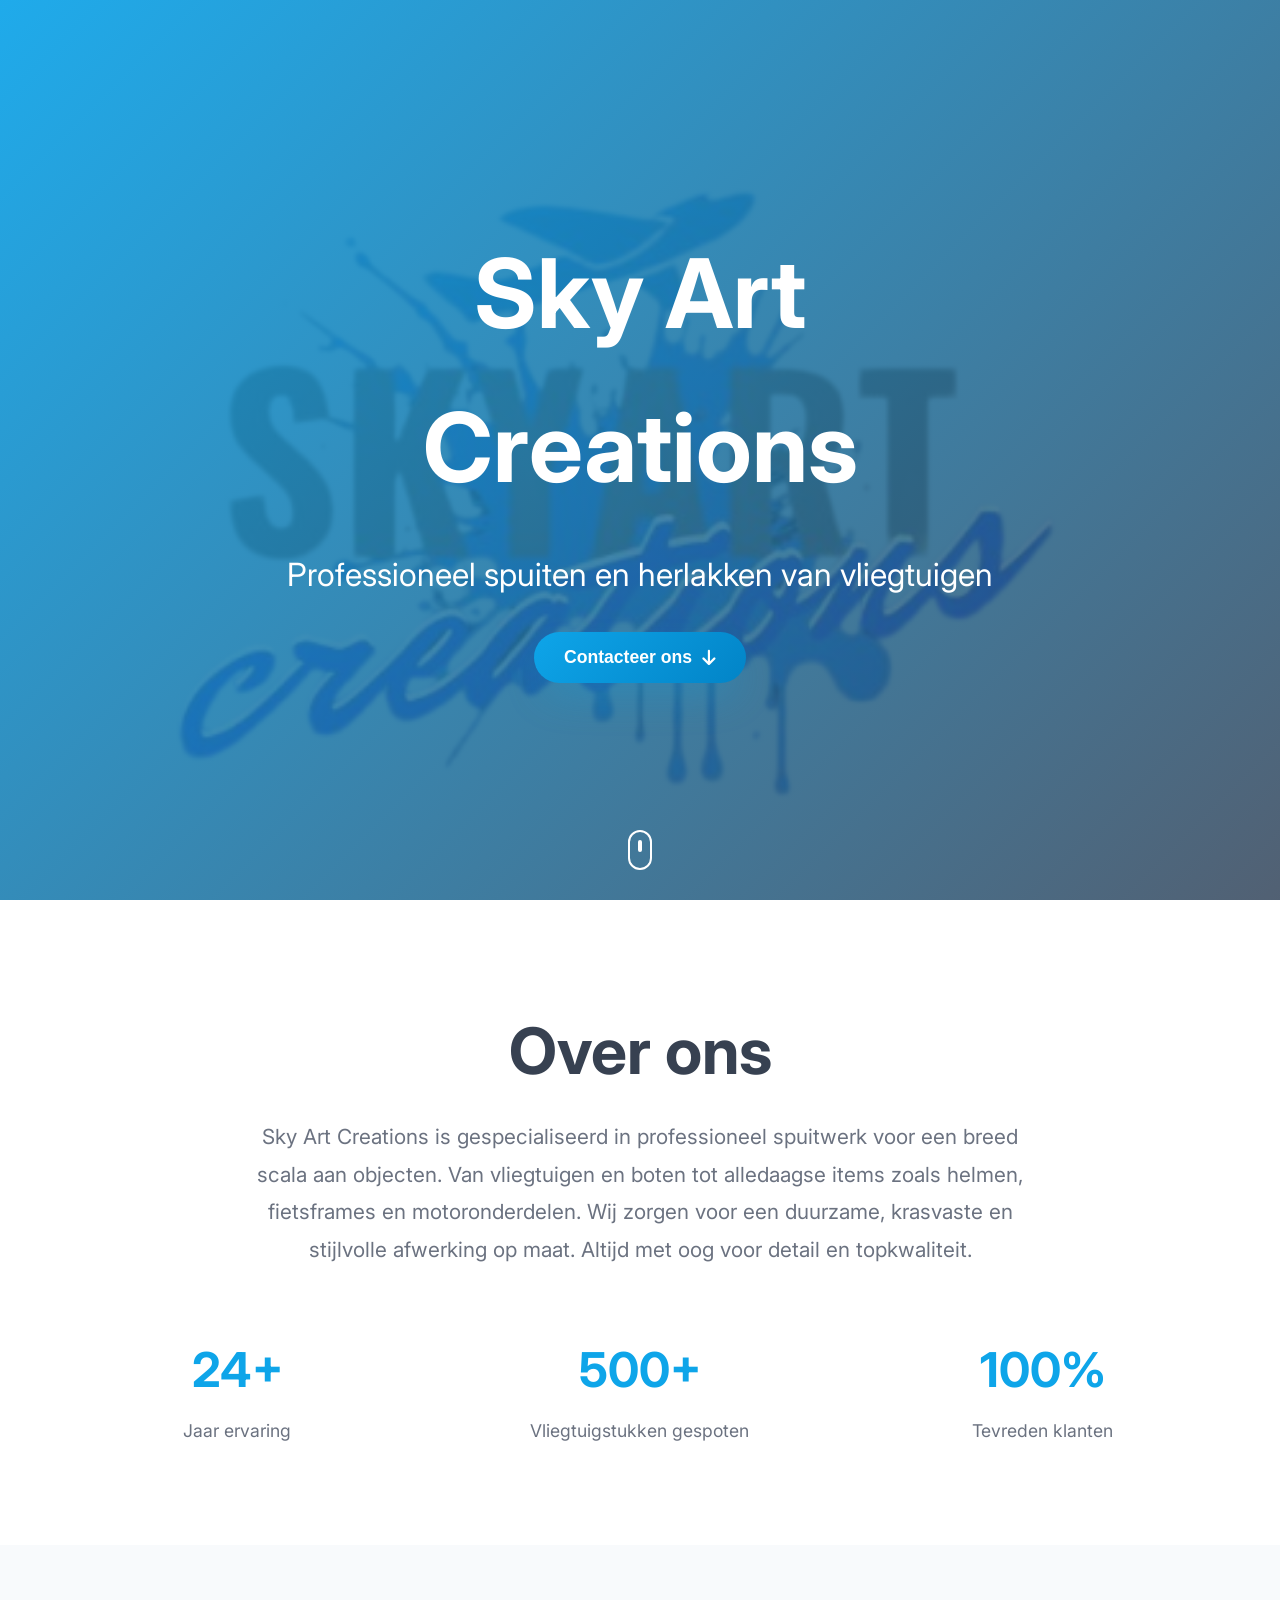
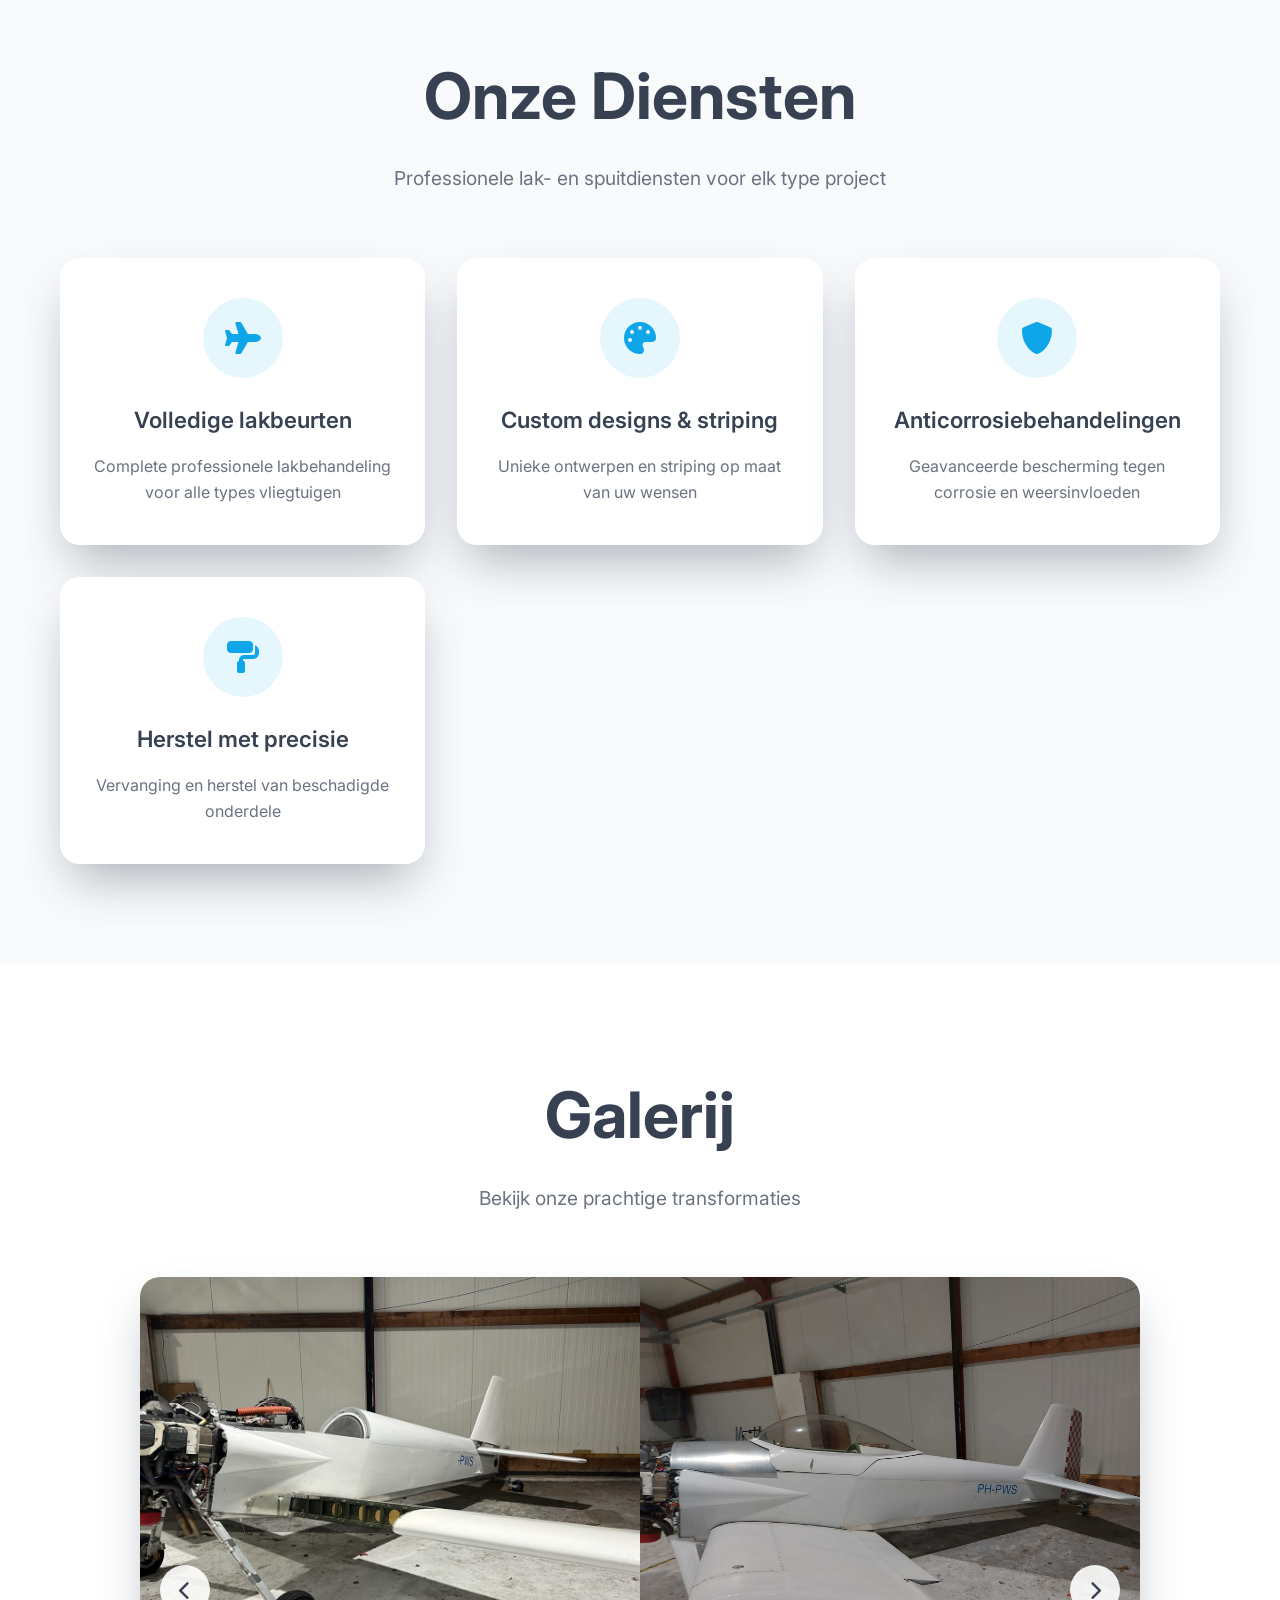
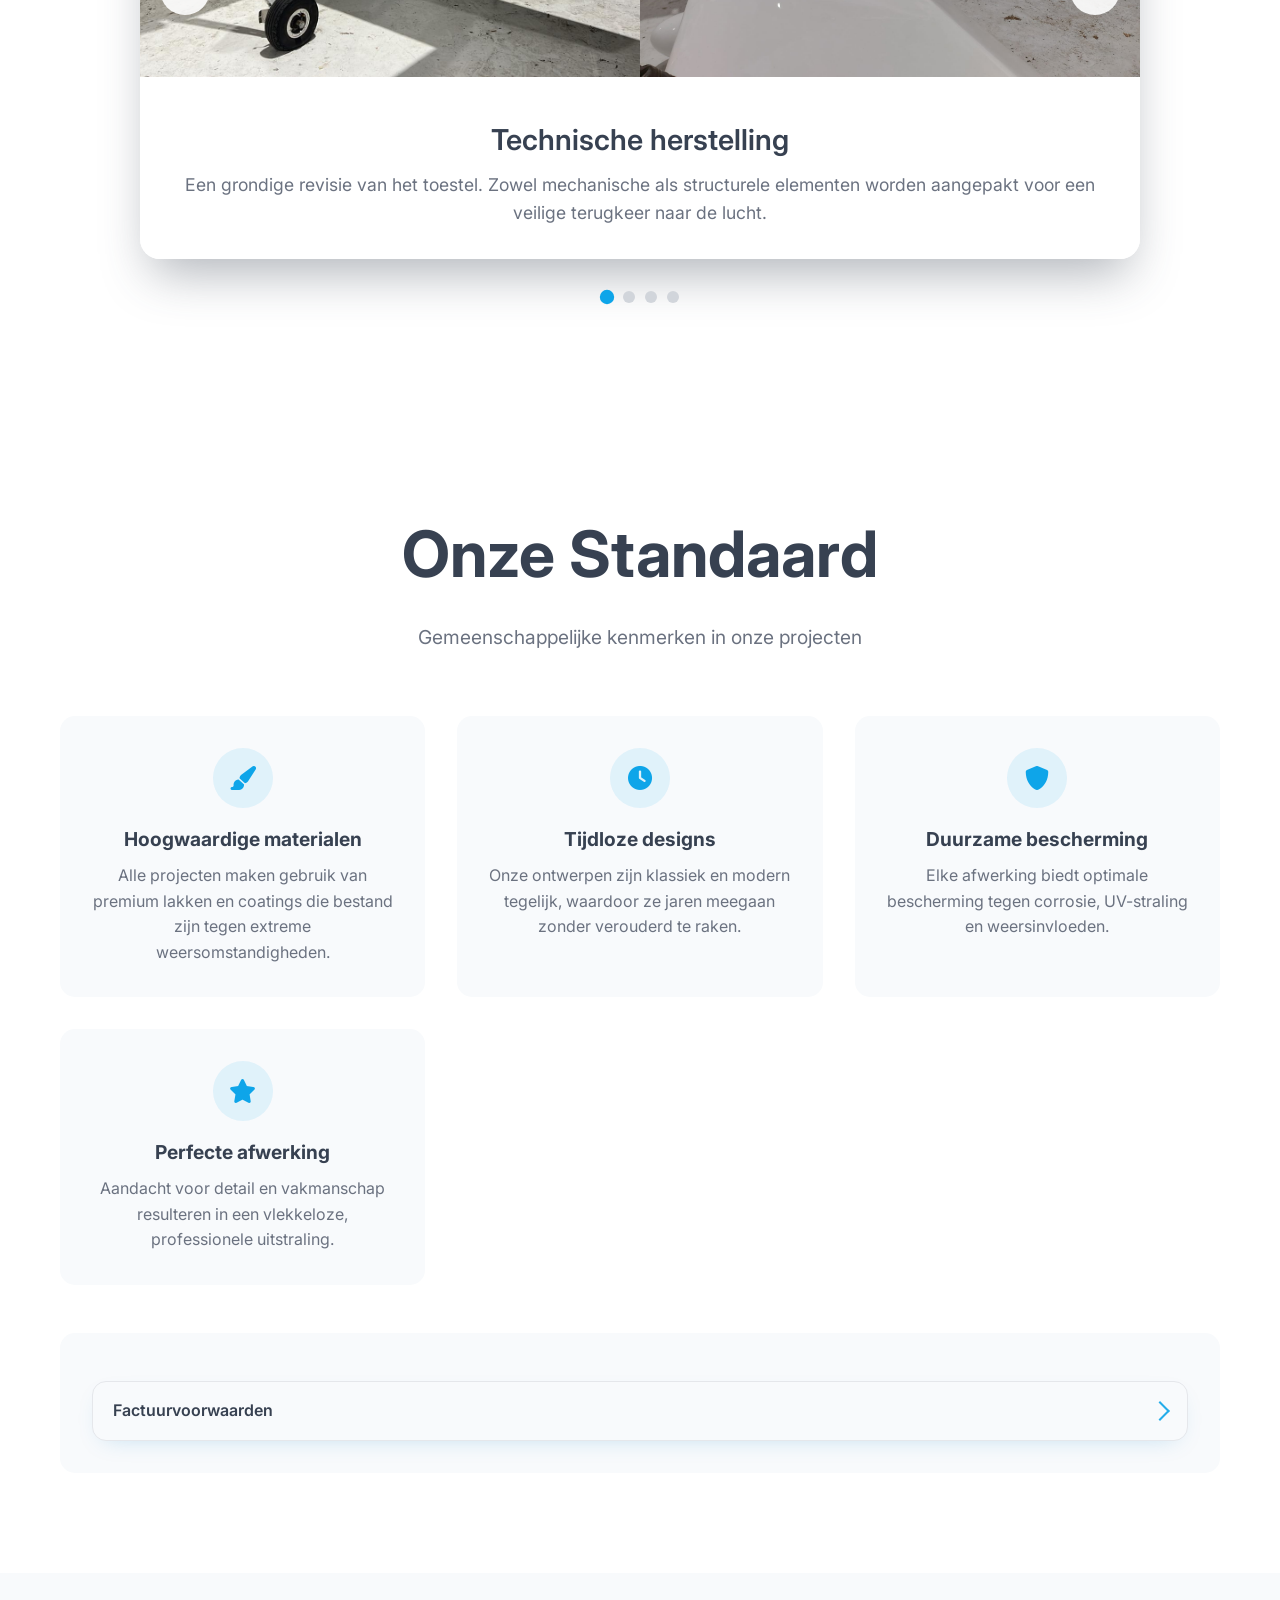
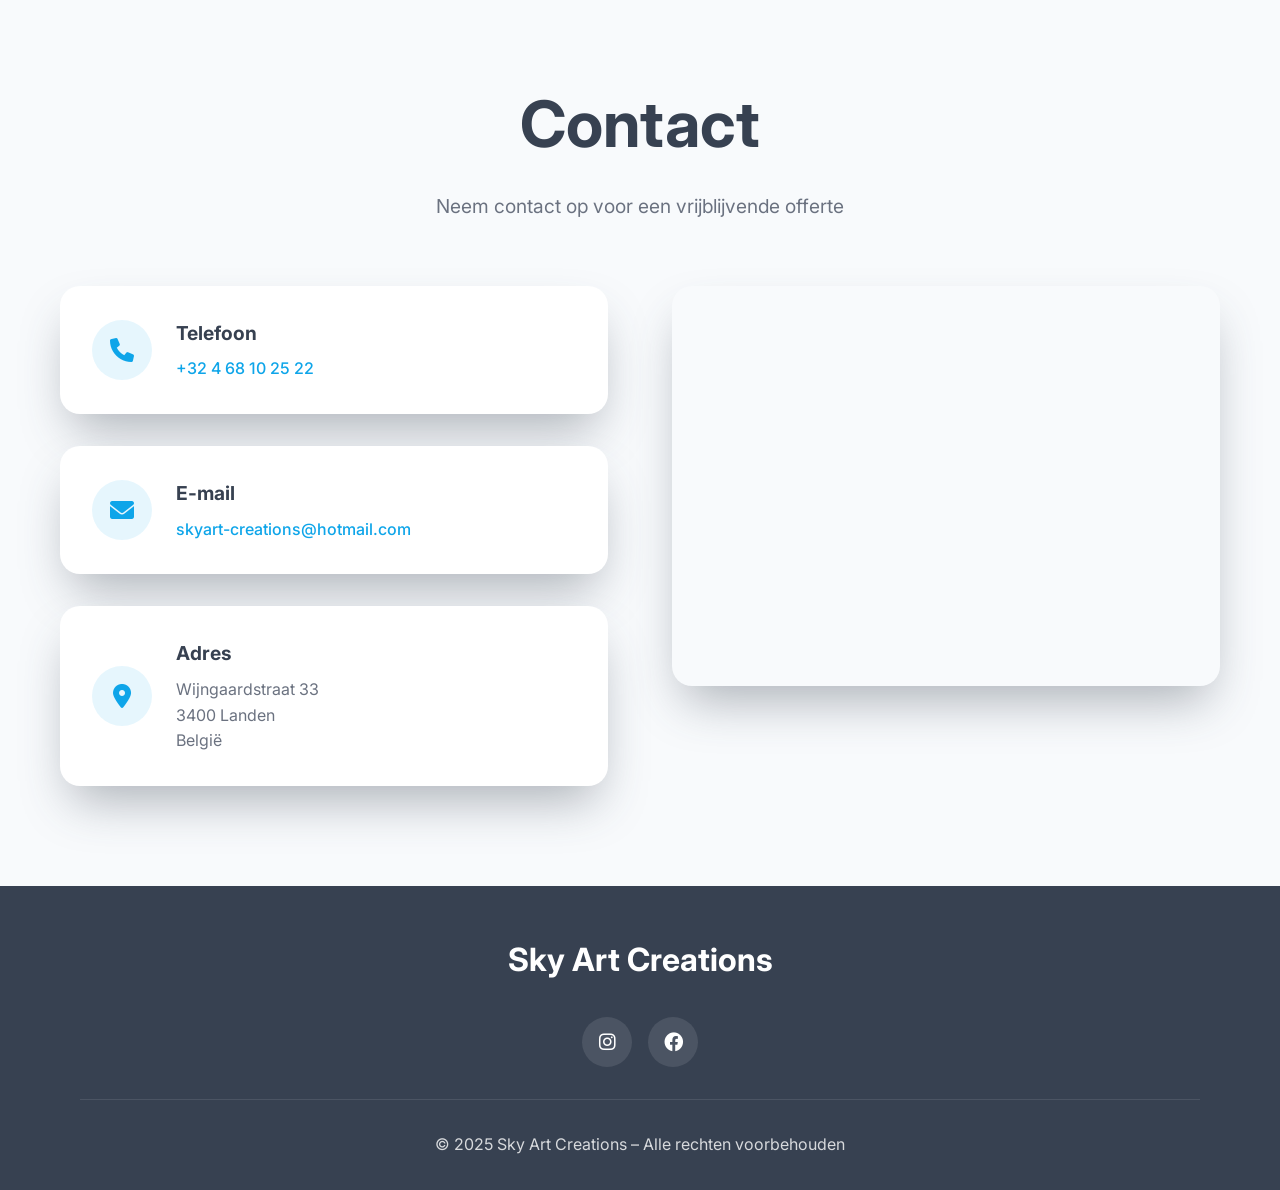
==== index.html @ 68233b2f "mappen naar root gezet" ====
<!DOCTYPE html>
<html lang="nl">
<head>

    <meta charset="UTF-8">
    <meta name="viewport" content="width=device-width, initial-scale=1.0">
    <title>Sky Art Creations - Professioneel Vliegtuig Spuiten
    </title>
    <meta name="description" content="Sky Art Creations - Specialist in professioneel spuiten en herlakken van vliegtuigen">

    <!-- Google Fonts -->
    <link href="https://fonts.googleapis.com/css2?family=Inter:wght@300;400;500;600;700&display=swap" rel="stylesheet">

    <!-- Font Awesome for icons -->
    <link rel="stylesheet" href="https://cdnjs.cloudflare.com/ajax/libs/font-awesome/6.0.0/css/all.min.css">

    <!--Custom CSS -->
    <link rel="stylesheet" href="skyArt.css">
</head>
<body>
<!-- Hero Section -->
<section id="hero" class="hero-section">
    <div class="hero-background"></div>
    <div class="hero-overlay"></div>
    <div class="hero-content">
        <h1 class="hero-title">Sky Art Creations</h1>
        <p class="hero-subtitle">Professioneel spuiten en herlakken van vliegtuigen</p>
        <button class="cta-button" onclick="scrollToContact()">
            Contacteer ons
            <i class="fas fa-arrow-down"></i>
        </button>
    </div>
    <div class="scroll-indicator">
        <div class="scroll-mouse">
            <div class="scroll-wheel"></div>
        </div>
    </div>
</section>

<!-- About Section -->
<section id="about" class="about-section">
    <div class="container">
        <h2 class="section-title fade-in">Over ons</h2>
        <p class="about-text fade-in">
            Sky Art Creations is gespecialiseerd in professioneel spuitwerk voor een breed scala aan objecten. Van vliegtuigen en boten tot alledaagse items zoals helmen, fietsframes en motoronderdelen. Wij zorgen voor een duurzame, krasvaste en stijlvolle afwerking op maat. Altijd met oog voor detail en topkwaliteit.

        </p>

        <div class="stats-grid">
            <div class="stat-item fade-in">
                <div class="stat-number">24+</div>
                <p class="stat-label">Jaar ervaring</p>
            </div>
            <div class="stat-item fade-in">
                <div class="stat-number">500+</div>
                <p class="stat-label">Vliegtuigstukken gespoten</p>
            </div>
            <div class="stat-item fade-in">
                <div class="stat-number">100%</div>
                <p class="stat-label">Tevreden klanten</p>
            </div>
        </div>
    </div>
</section>

<!-- Services Section -->
<section id="services" class="services-section">
    <div class="container">
        <div class="section-header">
            <h2 class="section-title fade-in">Onze Diensten</h2>
            <p class="section-subtitle fade-in">Professionele lak- en spuitdiensten voor elk type project</p>
        </div>

        <div class="services-grid">
            <div class="service-card fade-in">
                <div class="service-icon">
                    <i class="fas fa-plane"></i>
                </div>
                <h3 class="service-title">Volledige lakbeurten</h3>
                <p class="service-description">Complete professionele lakbehandeling voor alle types vliegtuigen</p>
            </div>

            <div class="service-card fade-in">
                <div class="service-icon">
                    <i class="fas fa-palette"></i>
                </div>
                <h3 class="service-title">Custom designs & striping</h3>
                <p class="service-description">Unieke ontwerpen en striping op maat van uw wensen</p>
            </div>

            <div class="service-card fade-in">
                <div class="service-icon">
                    <i class="fas fa-shield-alt"></i>
                </div>
                <h3 class="service-title">Anticorrosiebehandelingen</h3>
                <p class="service-description">Geavanceerde bescherming tegen corrosie en weersinvloeden</p>
            </div>

            <div class="service-card fade-in">
                <div class="service-icon">
                    <i class="fas fa-paint-roller"></i>
                </div>
                <h3 class="service-title">Herstel met precisie</h3>
                <p class="service-description">Vervanging en herstel van beschadigde onderdele</p>
            </div>
        </div>
    </div>
</section>

<!-- Gallery Section -->
<section id="gallery" class="gallery-section">
    <div class="container">
        <div class="section-header">
            <h2 class="section-title fade-in">Galerij</h2>
            <p class="section-subtitle fade-in">Bekijk onze prachtige transformaties</p>
        </div>

        <div class="gallery-slider">
            <div class="gallery-container" id="galleryContainer">
                <!-- Project 1 -->
                <div class="gallery-slide active">
                    <div class="comparison-grid">
                        <div class="comparison-item">
                            <img src="Assets/Foto's/Tussentijd1.jpg" alt="Voor - Commercieel vliegtuig" class="comparison-image">
                            <!-- <div class="comparison-label before">VOOR</div>---->
                        </div>
                        <div class="comparison-item">
                            <img src="Assets/Foto's/Tussentijd2.jpg" alt="Na - Commercieel vliegtuig" class="comparison-image">
                            <!-- <div class="comparison-label after">NA</div> --->
                        </div>
                    </div>
                    <div class="slide-info">
                        <h3 class="slide-title">Technische herstelling</h3>
                        <p class="slide-description">Een grondige revisie van het toestel. Zowel mechanische als structurele elementen worden aangepakt voor een veilige terugkeer naar de lucht.</p>
                    </div>
                </div>

                <!-- Project 2 -->
                <div class="gallery-slide">
                    <div class="comparison-grid">
                        <div class="comparison-item">
                            <img src="Assets/Foto's/VliegtuigVoorGallerij1.png" alt="Voor - Privéjet" class="comparison-image">
                            <!--<div class="comparison-label gewoon"></div>--->
                        </div>
                        <div class="comparison-item">
                            <img src="Assets/Foto's/VliegtuigVoorGallerij2.jpg" alt="Na - Privéjet" class="comparison-image">
                            <!-- <div class="comparison-label gewoon"></div> -->
                        </div>
                    </div>
                    <div class="slide-info">
                        <h3 class="slide-title">Experimenteel sportvliegtuig</h3>
                        <p class="slide-description">Deze opvallende laklaag in felle groentinten is afgewerkt met zwarte contourlijnen in cartoonstijl. Een unieke visuele stijl die speelsheid en vakmanschap combineert.</p>
                    </div>
                </div>

                <!-- Project 3 -->
                <div class="gallery-slide">
                    <div class="comparison-grid">
                        <div class="comparison-item">
                            <img src="Assets/Foto's/Fiets_art.png" alt="Voor - Klein vliegtuig" class="comparison-image">
                            <!-- <div class="comparison-label before"></div>--->
                        </div>
                        <div class="comparison-item">
                            <img src="Assets/Foto's/Muur_art.jpg" alt="Na - Klein vliegtuig" class="comparison-image">
                            <!--<div class="comparison-label after"></div> --->
                        </div>
                    </div>
                    <div class="slide-info">
                        <h3 class="slide-title">Creatieve restyling</h3>
                        <p class="slide-description">Ook alledaagse objecten zoals fietsen, muren, maskers, helmen, etc. worden unieke blikvangers met een originele en kleurrijke afwerking.</p>
                    </div>
                </div>

                <!-- Project 4 -->
                <div class="gallery-slide">
                    <div class="comparison-grid">
                        <div class="comparison-item">
                            <img src="Assets/Foto's/Helicopter1_art.png" alt="Voor - Helikopter" class="comparison-image">
                            <!--<div class="comparison-label before">VOOR</div> -->
                        </div>
                        <div class="comparison-item">
                            <img src="Assets/Foto's/Helicopter2_art.png" alt="Na - Helikopter" class="comparison-image">
                            <!--<div class="comparison-label after">NA</div>-->
                        </div>
                    </div>
                    <div class="slide-info">
                        <h3 class="slide-title">Helikopter restyling</h3>
                        <p class="slide-description">Strak lakwerk met creatieve accenten en oog voor detail.</p>
                    </div>
                </div>
            </div>

            

            

            <!-- Navigation -->
            <button class="gallery-nav prev" onclick="previousSlide()">
                <i class="fas fa-chevron-left"></i>
            </button>
            <button class="gallery-nav next" onclick="nextSlide()">
                <i class="fas fa-chevron-right"></i>
            </button>

            <!-- Indicators -->
            <div class="gallery-indicators">
                <button class="indicator active" onclick="goToSlide(0)"></button>
                <button class="indicator" onclick="goToSlide(1)"></button>
                <button class="indicator" onclick="goToSlide(2)"></button>
                <button class="indicator" onclick="goToSlide(3)"></button>
                
            </div>
        </div>
    </div>
</section>

<!-- Comparison Section -->
<section id="comparison" class="comparison-section">
    <div class="container">
        <div class="section-header">
            <h2 class="section-title fade-in">Onze Standaard</h2>
            <p class="section-subtitle fade-in">Gemeenschappelijke kenmerken in onze projecten</p>
        </div>

        <div class="comparison-content fade-in">
            <div class="comparison-grid-layout">
                <div class="comparison-item-detailed">
                    <div class="comparison-icon">
                        <i class="fas fa-paint-brush"></i>
                    </div>
                    <h3>Hoogwaardige materialen</h3>
                    <p>Alle projecten maken gebruik van premium lakken en coatings die bestand zijn tegen extreme weersomstandigheden.</p>
                </div>

                <div class="comparison-item-detailed">
                    <div class="comparison-icon">
                        <i class="fas fa-clock"></i>
                    </div>
                    <h3>Tijdloze designs</h3>
                    <p>Onze ontwerpen zijn klassiek en modern tegelijk, waardoor ze jaren meegaan zonder verouderd te raken.</p>
                </div>

                <div class="comparison-item-detailed">
                    <div class="comparison-icon">
                        <i class="fas fa-shield-alt"></i>
                    </div>
                    <h3>Duurzame bescherming</h3>
                    <p>Elke afwerking biedt optimale bescherming tegen corrosie, UV-straling en weersinvloeden.</p>
                </div>

                <div class="comparison-item-detailed">
                    <div class="comparison-icon">
                        <i class="fas fa-star"></i>
                    </div>
                    <h3>Perfecte afwerking</h3>
                    <p>Aandacht voor detail en vakmanschap resulteren in een vlekkeloze, professionele uitstraling.</p>
                </div>
            </div>

            <!-- Selected Projects Comparison -->
  <div class="selected-comparison">
    
   <div class="terms">
    <details class="term">
      <summary>Factuurvoorwaarden</summary>

      <div class="terms">
    <details class="term">
      <summary>Betalingstermijn</summary>
      <div class="term-body">
        <p>Betalingstermijn: 14 dagen na factuurdatum, tenzij anders overeengekomen.</p>
      </div>
    </details>

    <details class="term">
      <summary>Laattijdige betaling</summary>
      <div class="term-body">
        <p>Bij laattijdige betaling wordt een administratieve kost van €30 aangerekend.</p>
      </div>
    </details>

    <details class="term">
      <summary>Annulatie ≤ 14 dagen</summary>
      <div class="term-body">
        <p>Annulatie tot 14 dagen voor aanvang is kosteloos.</p>
      </div>
    </details>

    <details class="term">
      <summary>Klachten</summary>
      <div class="term-body">
        <p>Klachten over facturen of uitgevoerde werken dienen schriftelijk gemeld te worden binnen 7 dagen na factuurdatum.</p>
      </div>
    </details>

    <details class="term">
      <summary>Annulatie &lt; 48 uur</summary>
      <div class="term-body">
        <p>Bij annulatie minder dan 48 uur voor de afgesproken werken wordt 50% van het offertebedrag aangerekend.</p>
      </div>
    </details>

    <details class="term">
      <summary>Annulatie 14–2 dagen</summary>
      <div class="term-body">
        <p>Bij annulatie tussen 14 en 2 dagen op voorhand wordt 30% van het offertebedrag aangerekend.</p>
      </div>
    </details>
  </div>
    </details>


  

   </div>
</div>
</section>

<!-- Color Customizer Section
<section id="color-customizer" class="color-customizer-section">
    <div class="container">
        <div class="section-header">
            <h2 class="section-title fade-in">Kleurkiezer</h2>
            <p class="section-subtitle fade-in">Kies een kleur en zie hoe uw vliegtuig eruit komt te zien</p>
        </div>

        <div class="customizer-container">
             Color Picker UI 
            <div class="color-picker-panel fade-in">
                <h3>Kies uw kleur:</h3>
                <div class="color-picker-controls">
                    <input type="color" id="colorPicker" value="#0ea5e9" class="color-input">
                    <div class="color-presets">
                        <button class="color-preset" data-color="#0ea5e9" style="background-color: #0ea5e9;"></button>
                        <button class="color-preset" data-color="#ef4444" style="background-color: #ef4444;"></button>
                        <button class="color-preset" data-color="#10b981" style="background-color: #10b981;"></button>
                        <button class="color-preset" data-color="#f59e0b" style="background-color: #f59e0b;"></button>
                        <button class="color-preset" data-color="#8b5cf6" style="background-color: #8b5cf6;"></button>
                        <button class="color-preset" data-color="#ffffff" style="background-color: #ffffff; border: 2px solid #ccc;"></button>

                    </div>
                </div>
            </div>

             3D Aircraft Display 
            <div class="aircraft-display fade-in">
                <div class="aircraft-container">
                    <img src="Assets/Foto's/vliegtuig_animatie.png" alt="Aircraft Paint Process" class="aircraft-base" id="aircraftBase">

                    <div class="aircraft-color-overlay" id="aircraftColorOverlay"></div>

                  

                    <div class="paint-layer basecoat" id="basecoatLayer"></div>


                     Layer Info 

                </div>


            </div>
        </div>



    </div>
</section> -->

<!-- Contact Section -->
<section id="contact" class="contact-section">
    <div class="container">
        <div class="section-header">
            <h2 class="section-title fade-in">Contact</h2>
            <p class="section-subtitle fade-in">Neem contact op voor een vrijblijvende offerte</p>
        </div>

        <div class="contact-grid">
            <!-- Contact Information -->
            <div class="contact-info">
                <div class="contact-card fade-in">
                    <div class="contact-icon">
                        <i class="fas fa-phone"></i>
                    </div>
                    <div class="contact-details">
                        <h3>Telefoon</h3>
                        <a href="tel:+32468102522" class="contact-link">+32 4 68 10 25 22</a>
                    </div>
                </div>

                <div class="contact-card fade-in">
                    <div class="contact-icon">
                        <i class="fas fa-envelope"></i>
                    </div>
                    <div class="contact-details">
                        <h3>E-mail</h3>
                        <a href="mailto:skyart-creations@hotmail.com" class="contact-link">skyart-creations@hotmail.com</a>
                    </div>
                </div>

                <div class="contact-card fade-in">
                    <div class="contact-icon">
                        <i class="fas fa-map-marker-alt"></i>
                    </div>
                    <div class="contact-details">
                        <h3>Adres</h3>
                        <p class="contact-address">
                            Wijngaardstraat 33<br>
                            3400 Landen<br>
                            België
                        </p>
                    </div>
                </div>
            </div>

            <!-- Google Maps -->
            <div class="map-container fade-in">
                <iframe
                        src="https://www.google.com/maps/embed?pb=!1m14!1m8!1m3!1d1611.7637947431938!2d5.028927683210983!3d50.76916352035897!3m2!1i1024!2i768!4f13.1!3m3!1m2!1s0x47c112e6176ec3db%3A0x984f21d4740df449!2sWijngaardstraat%2033%2C%203400%20Landen!5e0!3m2!1snl!2sbe!4v1753102003791!5m2!1snl!2sbe"
                        width="600"
                        height="450"
                        style="border:0;"
                        allowfullscreen=""
                        loading="lazy"
                        referrerpolicy="no-referrer-when-downgrade">

                </iframe>
            </div>
        </div>
    </div>
</section>

<!-- Footer -->
<footer class="footer">
    <div class="container">
        <div class="footer-content">
            <h3 class="footer-title">Sky Art Creations</h3>

            <!-- Social Media Icons -->
            <div class="social-links">
                <a href="https://www.instagram.com/sky_art_creations/" target="_blank" rel="noopener noreferrer" class="social-link">
                    <i class="fab fa-instagram"></i>
                </a>
                <a href="https://www.facebook.com/profile.php?id=61576343524182" target="_blank" rel="noopener noreferrer" class="social-link">
                    <i class="fab fa-facebook"></i>
                </a>
            </div>

            <!-- Copyright -->
            <div class="footer-bottom">
                <p class="copyright">© 2025 Sky Art Creations – Alle rechten voorbehouden</p>
            </div>
        </div>
    </div>
</footer>
<div id="imageModal" class="modal" style="display: none;">
    <span class="close">&times;</span>
    <img class="modal-content" id="modalImg" alt="Vergrote afbeelding">
</div>

<!-- Custom JavaScript -->
<script src="Vergroten.js"></script>
<script src="skyArt.js"></script>
</body>
</html>
---- skyArt.css ----
/* Sky Art Creations - Custom CSS   */
/* Modern reset and base styles */
* {
    margin: 0;
    padding: 0;
    box-sizing: border-box;
}

:root {
    /* Color Palette */
    --sky-blue: #0ea5e9;
    --sky-blue-light: #7dd3fc;
    --sky-blue-dark: #0284c7;
    --aviation-gray: #374151;
    --aviation-gray-light: #e5e7eb;
    --white: #ffffff;
    --text-gray: #6b7280;
    --text-dark: #1f2937;

    /* Gradients */
    --gradient-sky: linear-gradient(135deg, var(--sky-blue), var(--sky-blue-dark));
    --gradient-hero: linear-gradient(135deg, rgba(14, 165, 233, 0.9), rgba(55, 65, 81, 0.8));

    /* Shadows */
    --shadow-elegant: 0 20px 40px -10px rgba(14, 165, 233, 0.3);
    --shadow-aircraft: 0 25px 50px -12px rgba(55, 65, 81, 0.4);

    /* Transitions */
    --transition-smooth: all 0.4s cubic-bezier(0.4, 0, 0.2, 1);
    --transition-aircraft: all 0.6s cubic-bezier(0.16, 1, 0.3, 1);
}

html {
    scroll-behavior: smooth;
}

body {
    font-family: 'Inter', sans-serif;
    line-height: 1.6;
    color: var(--text-dark);
    overflow-x: hidden;
}

.container {
    max-width: 1200px;
    margin: 0 auto;
    padding: 0 20px;
}

/* Hero Section */
.hero-section {
    position: relative;
    height: 100vh;
    display: flex;
    align-items: center;
    justify-content: center;
    overflow: hidden;
}

.hero-background {
    position: absolute;
    top: 0;
    left: 0;
    width: 100%;
    height: 100%;
    background-image: url("Assets/Foto's/Logo.png");
    background-size: cover;
    background-position: center;
    background-repeat: no-repeat;
}

.hero-overlay {
    position: absolute;
    top: 0;
    left: 0;
    width: 100%;
    height: 100%;
    background: var(--gradient-hero);

}

.hero-content {
    position: relative;
    z-index: 10;
    text-align: center;
    color: var(--white);
    max-width: 800px;
    padding: 0 20px;
}

.hero-title {
    font-size: clamp(3rem, 8vw, 6rem);
    font-weight: 700;
    margin-bottom: 1.5rem;
    opacity: 0;
    transform: translateY(30px);
    animation: fadeInUp 1s ease-out 0.2s forwards;
}

.hero-subtitle {
    font-size: clamp(1.2rem, 3vw, 2rem);
    margin-bottom: 2rem;
    opacity: 0.9;
    opacity: 0;
    transform: translateY(30px);
    animation: fadeInUp 1s ease-out 0.4s forwards;
}

.cta-button {
    background: var(--gradient-sky);
    color: var(--white);
    border: none;
    padding: 15px 30px;
    font-size: 1.1rem;
    font-weight: 600;
    border-radius: 50px;
    cursor: pointer;
    transition: var(--transition-smooth);
    box-shadow: var(--shadow-elegant);
    opacity: 0;
    transform: translateY(30px);
    animation: fadeInUp 1s ease-out 0.6s forwards;
    display: inline-flex;
    align-items: center;
    gap: 10px;
}

.cta-button:hover {
    transform: translateY(-3px) scale(1.05);
    box-shadow: 0 25px 50px -10px rgba(14, 165, 233, 0.5);
}

.scroll-indicator {
    position: absolute;
    bottom: 30px;
    left: 50%;
    transform: translateX(-50%);
    animation: bounce 2s infinite;
}

.scroll-mouse {
    width: 24px;
    height: 40px;
    border: 2px solid var(--white);
    border-radius: 20px;
    display: flex;
    justify-content: center;
    align-items: flex-start;
    padding-top: 8px;
}

.scroll-wheel {
    width: 4px;
    height: 12px;
    background: var(--white);
    border-radius: 2px;
    animation: pulse 2s infinite;
}

/* Section Styles */
.section-title {
    font-size: clamp(2.5rem, 5vw, 4rem);
    font-weight: 700;
    color: var(--aviation-gray);
    text-align: center;
    margin-bottom: 1rem;
}

.section-subtitle {
    font-size: 1.2rem;
    color: var(--text-gray);
    text-align: center;
    max-width: 600px;
    margin: 0 auto 3rem;
}

.section-header {
    margin-bottom: 4rem;
}

/* About Section */
.about-section {
    padding: 100px 0;
    background: var(--white);
}

.about-text {
    font-size: 1.3rem;
    color: var(--text-gray);
    text-align: center;
    max-width: 800px;
    margin: 0 auto 4rem;
    line-height: 1.8;
}

.stats-grid {
    display: grid;
    grid-template-columns: repeat(auto-fit, minmax(200px, 1fr));
    gap: 3rem;
    margin-top: 4rem;
}

.stat-item {
    text-align: center;
}

.stat-number {
    font-size: 3rem;
    font-weight: 700;
    color: var(--sky-blue);
    margin-bottom: 0.5rem;
}

.stat-label {
    color: var(--text-gray);
    font-size: 1.1rem;
}

/* Services Section */
.services-section {
    padding: 100px 0;
    background: #f8fafc;
}

.services-grid {
    display: grid;
    grid-template-columns: repeat(auto-fit, minmax(280px, 1fr));
    gap: 2rem;
}

.service-card {
    background: var(--white);
    padding: 2.5rem 2rem;
    border-radius: 20px;
    text-align: center;
    box-shadow: var(--shadow-aircraft);
    transition: var(--transition-smooth);
    border: none;
}

.service-card:hover {
    transform: translateY(-10px);
    box-shadow: var(--shadow-elegant);
}

.service-icon {
    width: 80px;
    height: 80px;
    background: rgba(14, 165, 233, 0.1);
    border-radius: 50%;
    display: flex;
    align-items: center;
    justify-content: center;
    margin: 0 auto 1.5rem;
}

.service-icon i {
    font-size: 2rem;
    color: var(--sky-blue);
}

.service-title {
    font-size: 1.4rem;
    font-weight: 600;
    color: var(--aviation-gray);
    margin-bottom: 1rem;
}

.service-description {
    color: var(--text-gray);
    line-height: 1.6;
}

/* Gallery Section */
.gallery-section {
    padding: 100px 0;
    background: var(--white);
}

.gallery-slider {
    position: relative;
    max-width: 1000px;
    margin: 0 auto;
}

.gallery-container {
    overflow: hidden;
    border-radius: 20px;
    box-shadow: var(--shadow-aircraft);
}

.gallery-slide {
    display: none;
    animation: slideIn 0.5s ease-out;
}

.gallery-slide.active {
    display: block;
}

.comparison-grid {
    display: grid;
    grid-template-columns: 1fr 1fr;
    gap: 0;
}

.comparison-item {
    position: relative;
    overflow: hidden;
}

.comparison-image {
    width: 100%;
    height: 400px;
    object-fit: cover;
    transition: var(--transition-smooth);
}

.comparison-item:hover .comparison-image {
    transform: scale(1.05);
}

.comparison-label {
    position: absolute;
    top: 15px;
    left: 15px;
    padding: 8px 16px;
    border-radius: 20px;
    font-weight: 600;
    font-size: 0.9rem;
    color: var(--white);
}

.comparison-label.before {
    background: #ef4444;
}

.comparison-label.after {
    background: #10b981;
}
.comparison-label.gewoon{
    background: skyblue;
}

.slide-info {
    padding: 2rem;
    text-align: center;
    background: var(--white);
}

.slide-title {
    font-size: 1.8rem;
    font-weight: 600;
    color: var(--aviation-gray);
    margin-bottom: 0.5rem;
}

.slide-description {
    color: var(--text-gray);
    font-size: 1.1rem;
}

.gallery-nav {
    position: absolute;
    top: 50%;
    transform: translateY(-50%);
    background: rgba(255, 255, 255, 0.9);
    border: none;
    width: 50px;
    height: 50px;
    border-radius: 50%;
    cursor: pointer;
    transition: var(--transition-smooth);
    display: flex;
    align-items: center;
    justify-content: center;
}

.gallery-nav:hover {
    background: var(--white);
    transform: translateY(-50%) scale(1.1);
}

.gallery-nav.prev {
    left: 20px;
}

.gallery-nav.next {
    right: 20px;
}

.gallery-nav i {
    font-size: 1.2rem;
    color: var(--aviation-gray);
}

.gallery-indicators {
    display: flex;
    justify-content: center;
    gap: 10px;
    margin-top: 2rem;
}

.indicator {
    width: 12px;
    height: 12px;
    border-radius: 50%;
    border: none;
    background: #d1d5db;
    cursor: pointer;
    transition: var(--transition-smooth);
}

.indicator.active {
    background: var(--sky-blue);
    transform: scale(1.2);
}

/* Color Customizer Section */
.color-customizer-section {
    padding: 100px 0;
    background: #f8fafc;
}

.customizer-container {
    display: grid;
    grid-template-columns: 1fr 2fr;
    gap: 3rem;
    max-width: 1200px;
    margin: 0 auto;
}

.color-picker-panel {
    background: var(--white);
    padding: 2rem;
    border-radius: 20px;
    box-shadow: var(--shadow-aircraft);
    height: fit-content;
}

.color-picker-panel h3 {
    color: var(--aviation-gray);
    margin-bottom: 1.5rem;
    font-size: 1.4rem;
}

.color-picker-controls {
    display: flex;
    flex-direction: column;
    gap: 1.5rem;
}

.color-input {
    width: 100%;
    height: 60px;
    border: none;
    border-radius: 15px;
    cursor: pointer;
    box-shadow: var(--shadow-elegant);
}

.color-presets {
    display: grid;
    grid-template-columns: repeat(3, 1fr);
    gap: 1rem;
}

.color-preset {
    width: 50px;
    height: 50px;
    border: none;
    border-radius: 50%;
    cursor: pointer;
    transition: var(--transition-smooth);
    box-shadow: 0 4px 15px rgba(0,0,0,0.1);
}

.color-preset:hover {
    transform: scale(1.1);
    box-shadow: 0 6px 20px rgba(0,0,0,0.2);
}

.aircraft-display {
    background: var(--white);
    padding: 2rem;
    border-radius: 20px;
    box-shadow: var(--shadow-aircraft);
}

.aircraft-color-overlay {
    position: absolute;
    top: 0;
    left: 0;
    width: 100%;
    height: 100%;
    background: var(--sky-blue);
    mix-blend-mode: multiply;
    opacity: 0.6;
    transition: var(--transition-smooth);
}

/* Comparison Section */
.comparison-section {
    padding: 100px 0;
    background: var(--white);
}

.comparison-grid-layout {
    display: grid;
    grid-template-columns: repeat(auto-fit, minmax(280px, 1fr));
    gap: 2rem;
    margin-bottom: 3rem;
}

.comparison-item-detailed {
    background: #f8fafc;
    padding: 2rem;
    border-radius: 15px;
    text-align: center;
    transition: var(--transition-smooth);
}

.comparison-item-detailed:hover {
    transform: translateY(-5px);
    box-shadow: var(--shadow-elegant);
}

.comparison-icon {
    width: 60px;
    height: 60px;
    background: rgba(14, 165, 233, 0.1);
    border-radius: 50%;
    display: flex;
    align-items: center;
    justify-content: center;
    margin: 0 auto 1rem;
}

.comparison-icon i {
    font-size: 1.5rem;
    color: var(--sky-blue);
}

.comparison-item-detailed h3 {
    color: var(--aviation-gray);
    margin-bottom: 0.5rem;
    font-size: 1.2rem;
}

.comparison-item-detailed p {
    color: var(--text-gray);
    line-height: 1.6;
}

.selected-comparison {
    background: #f8fafc;
    padding: 2rem;
    border-radius: 15px;
    border-left:var(--sky-blue-dark) ;
    
}


.selected-comparison h3 {
    color: var(--aviation-gray);
    margin-bottom: 1rem;
}

.selected-comparison ul {
    list-style: none;
    padding: 0;
}

.selected-comparison li {
    color: var(--text-gray);
    padding: 0.5rem 0;
    position: relative;
    padding-left: 1.5rem;
}

.selected-comparison li:before {
    content: '✓';
    position: absolute;
    left: 0;
    color: var(--sky-blue);
    font-weight: bold;
}

.paint-demo {
    max-width: 800px;
    margin: 0 auto 4rem;
}

.aircraft-container {
    position: relative;
    border-radius: 20px;
    overflow: hidden;
    box-shadow: var(--shadow-aircraft);
    margin-bottom: 2rem;
    background-color: black;
}

.aircraft-base {
    width: 100%;
    height: 400px;
    object-fit: cover;
    display: block;
}

.paint-layer {
    position: absolute;
    top: 0;
    left: 0;
    width: 100%;
    height: 100%;
    opacity: 0;
    clip-path: polygon(0 0, 0 0, 0 100%, 0% 100%);
    transition: var(--transition-aircraft);
}

.paint-layer.primer {
    background: rgba(156, 163, 175, 0.8);
}

.paint-layer.basecoat {
    background: rgba(14, 165, 233, 0.7);
}

.paint-layer.design {
    background: linear-gradient(135deg, rgba(14, 165, 233, 0.8), rgba(2, 132, 199, 0.8));
}

.paint-layer.clearcoat {
    background: rgba(255, 255, 255, 0.3);
    mix-blend-mode: overlay;
}

.paint-layer.animate {
    opacity: 1;
    clip-path: polygon(0 0, 100% 0, 100% 100%, 0% 100%);
}

.layer-info {
    position: absolute;
    bottom: 20px;
    left: 20px;
    background: rgba(255, 255, 255, 0.95);
    padding: 1rem 1.5rem;
    border-radius: 15px;
    backdrop-filter: blur(10px);
    opacity: 0;
    transform: translateY(20px);
    transition: var(--transition-smooth);
}

.layer-info.show {
    opacity: 1;
    transform: translateY(0);
}

.layer-info h4 {
    font-weight: 600;
    color: var(--aviation-gray);
    margin-bottom: 0.25rem;
}

.layer-info p {
    color: var(--text-gray);
    font-size: 0.9rem;
}

.paint-button {
    background: var(--gradient-sky);
    color: var(--white);
    border: none;
    padding: 15px 30px;
    font-size: 1.1rem;
    font-weight: 600;
    border-radius: 50px;
    cursor: pointer;
    transition: var(--transition-smooth);
    box-shadow: var(--shadow-elegant);
    display: block;
    margin: 0 auto;
}

.paint-button:hover {
    transform: translateY(-3px) scale(1.05);
    box-shadow: 0 25px 50px -10px rgba(14, 165, 233, 0.5);
}

.paint-button:disabled {
    opacity: 0.7;
    cursor: not-allowed;
    transform: none;
}

.process-steps {
    display: grid;
    grid-template-columns: repeat(4, 1fr);
    gap: 2rem;
    margin-top: 3rem;
}

.process-step {
    text-align: center;
    padding: 1.5rem 1rem;
    border-radius: 15px;
    background: var(--white);
    transition: var(--transition-smooth);
    opacity: 0.5;
}

.process-step.active {
    opacity: 1;
    transform: translateY(-5px);
    box-shadow: var(--shadow-elegant);
}

.step-indicator {
    width: 40px;
    height: 40px;
    border-radius: 50%;
    margin: 0 auto 1rem;
    transition: var(--transition-smooth);
}

.step-indicator.primer-color {
    background: #9ca3af;
}

.step-indicator.basecoat-color {
    background: var(--sky-blue);
}

.step-indicator.design-color {
    background: linear-gradient(135deg, var(--sky-blue), var(--sky-blue-dark));
}

.step-indicator.clearcoat-color {
    background: rgba(255, 255, 255, 0.8);
    border: 2px solid #e5e7eb;
}

.process-step h4 {
    color: var(--aviation-gray);
    margin-bottom: 0.5rem;
    font-size: 1.1rem;
}

.process-step p {
    color: var(--text-gray);
    font-size: 0.9rem;
}

/* Contact Section */
.contact-section {
    padding: 100px 0;
    background: #f8fafc;
}

.contact-grid {
    display: grid;
    grid-template-columns: 1fr 1fr;
    gap: 4rem;
    margin-top: 3rem;
}

.contact-info {
    display: flex;
    flex-direction: column;
    gap: 2rem;
}

.contact-card {
    background: var(--white);
    padding: 2rem;
    border-radius: 20px;
    box-shadow: var(--shadow-aircraft);
    display: flex;
    align-items: center;
    gap: 1.5rem;
    transition: var(--transition-smooth);
}

.contact-card:hover {
    transform: translateY(-5px);
    box-shadow: var(--shadow-elegant);
}

.contact-icon {
    width: 60px;
    height: 60px;
    background: rgba(14, 165, 233, 0.1);
    border-radius: 50%;
    display: flex;
    align-items: center;
    justify-content: center;
    flex-shrink: 0;
}

.contact-icon i {
    font-size: 1.5rem;
    color: var(--sky-blue);
}

.contact-details h3 {
    color: var(--aviation-gray);
    margin-bottom: 0.5rem;
    font-size: 1.2rem;
}

.contact-link {
    color: var(--sky-blue);
    text-decoration: none;
    font-weight: 500;
    transition: var(--transition-smooth);
}

.contact-link:hover {
    color: var(--sky-blue-dark);
    text-decoration: underline;
}

.contact-address {
    color: var(--text-gray);
    margin: 0;
    line-height: 1.6;
}

.map-container {
    border-radius: 20px;
    overflow: hidden;
    box-shadow: var(--shadow-aircraft);
    height: 400px;
}

/* Footer */
.footer {
    background: var(--aviation-gray);
    color: var(--white);
    padding: 3rem 0 2rem;
    text-align: center;
}

.footer-content {
    max-width: 1200px;
    margin: 0 auto;
    padding: 0 20px;
}

.footer-title {
    font-size: 2rem;
    font-weight: 700;
    margin-bottom: 2rem;
    color: var(--white);
}

.social-links {
    display: flex;
    justify-content: center;
    gap: 1rem;
    margin-bottom: 2rem;
}

.social-link {
    width: 50px;
    height: 50px;
    background: rgba(255, 255, 255, 0.1);
    border-radius: 50%;
    display: flex;
    align-items: center;
    justify-content: center;
    color: var(--white);
    text-decoration: none;
    transition: var(--transition-smooth);
}

.social-link:hover {
    background: var(--sky-blue);
    transform: translateY(-3px);
}

.social-link i {
    font-size: 1.2rem;
}

.footer-bottom {
    border-top: 1px solid rgba(255, 255, 255, 0.1);
    padding-top: 2rem;
}

.copyright {
    color: rgba(255, 255, 255, 0.8);
    margin: 0;
}

/* Animations */
@keyframes fadeInUp {
    from {
        opacity: 0;
        transform: translateY(30px);
    }
    to {
        opacity: 1;
        transform: translateY(0);
    }
}

@keyframes slideIn {
    from {
        opacity: 0;
        transform: translateX(20px);
    }
    to {
        opacity: 1;
        transform: translateX(0);
    }
}

@keyframes bounce {
    0%, 20%, 50%, 80%, 100% {
        transform: translateX(-50%) translateY(0);
    }
    40% {
        transform: translateX(-50%) translateY(-10px);
    }
    60% {
        transform: translateX(-50%) translateY(-5px);
    }
}

@keyframes pulse {
    0%, 100% {
        opacity: 1;
    }
    50% {
        opacity: 0.5;
    }
}

/* Fade-in animation for scroll */
.fade-in {
    opacity: 0;
    transform: translateY(30px);
    transition: var(--transition-smooth);
}

.fade-in.visible {
    opacity: 1;
    transform: translateY(0);
}

/* Responsive Design */
@media (max-width: 768px) {
    .container {
        padding: 0 15px;
    }

    .contact-grid {
        grid-template-columns: 1fr;
        gap: 2rem;
    }

    .comparison-grid {
        grid-template-columns: 1fr;
    }

    .comparison-image {
        height: 250px;
    }

    .services-grid {
        grid-template-columns: 1fr;
    }

    .stats-grid {
        grid-template-columns: 1fr;
        gap: 2rem;
    }

    .process-steps {
        grid-template-columns: repeat(2, 1fr);
    }

    .gallery-nav {
        width: 40px;
        height: 40px;
    }

    .gallery-nav.prev {
        left: 10px;
    }

    .gallery-nav.next {
        right: 10px;
    }

    .customizer-container {
        grid-template-columns: 1fr;
        gap: 2rem;
    }

    .comparison-grid-layout {
        grid-template-columns: 1fr;
    }
}
.paint-layer.effectLayer {
    position: absolute;
    width: 100%;
    height: 100%;
    top: 0;
    left: 0;
    z-index: 5;
    pointer-events: none;
    background: radial-gradient(circle at center, rgba(255, 255, 255, 0.3), transparent);
    mix-blend-mode: screen;
    opacity: 0.2;
    transition: all 0.4s ease-in-out;
}
.modal {
    display: none;
    position: fixed;
    z-index: 9999;
    padding-top: 60px;
    left: 0;
    top: 0;
    width: 100%;
    height: 100%;
    overflow: auto;
    background-color: rgba(0,0,0,0.9);
}

.modal-content {
    margin: auto;
    display: block;
    max-width: 80%;
    max-height: 80%;
}

.close {
    position: absolute;
    top: 30px;
    right: 40px;
    color: white;
    font-size: 40px;
    font-weight: bold;
    cursor: pointer;
}

/* Accordion: Factuurvoorwaarden */
.terms {
  display: grid;
  gap: 0.75rem;
  margin-top: 1rem;
}

.term {
  border-radius: 14px;
  background: #f8fafc;
  border: 1px solid var(--aviation-gray-light);
  box-shadow: 0 8px 24px -12px rgba(2,132,199,0.25);
  overflow: hidden;
  transition: var(--transition-smooth);
}

.term[open] {
  box-shadow: var(--shadow-elegant);
  transform: translateY(-2px);
  border-color: rgba(14,165,233,0.35);
  background: #ffffff;
  
}

.term summary {
  list-style: none;
  cursor: pointer;
  padding: 1rem 1.25rem;
  font-weight: 600;
  color: var(--aviation-gray);
  display: flex;
  align-items: center;
  justify-content: space-between;
  gap: 1rem;
}

.term summary::-webkit-details-marker {
  display: none;
}

/* Chevron */
.term summary::after {
  content: "";
  width: 12px;
  height: 12px;
  border-right: 2px solid var(--sky-blue);
  border-bottom: 2px solid var(--sky-blue);
  transform: rotate(-45deg);
  transition: var(--transition-smooth);
  opacity: 0.9;
}

.term[open] summary::after {
  transform: rotate(45deg);
}

/* Body + smooth reveal */
.term-body {
  padding: 0 1.25rem;
  max-height: 0;
  overflow: hidden;
  transition: max-height 0.35s ease, padding 0.35s ease;
}

.term[open] .term-body {
  padding: 0 1.25rem 1rem 1.25rem;
  max-height: 400px; /* genoeg voor 1–2 paragrafen */
}

.term-body p {
  color: var(--text-gray);
  margin: 0;
  line-height: 1.6;
  font-size: 0.98rem;
}

/* Titel van het blok */
.selected-comparison > h3 {
  display: flex;
  align-items: center;
  gap: 0.6rem;
}

/* Optioneel: icoontje naast titel */
.selected-comparison > h3::before {
  content: ""; /* Font Awesome check (fa-check) */
  font-family: "Font Awesome 6 Free";
  font-weight: 900;
  color: var(--sky-blue);
}
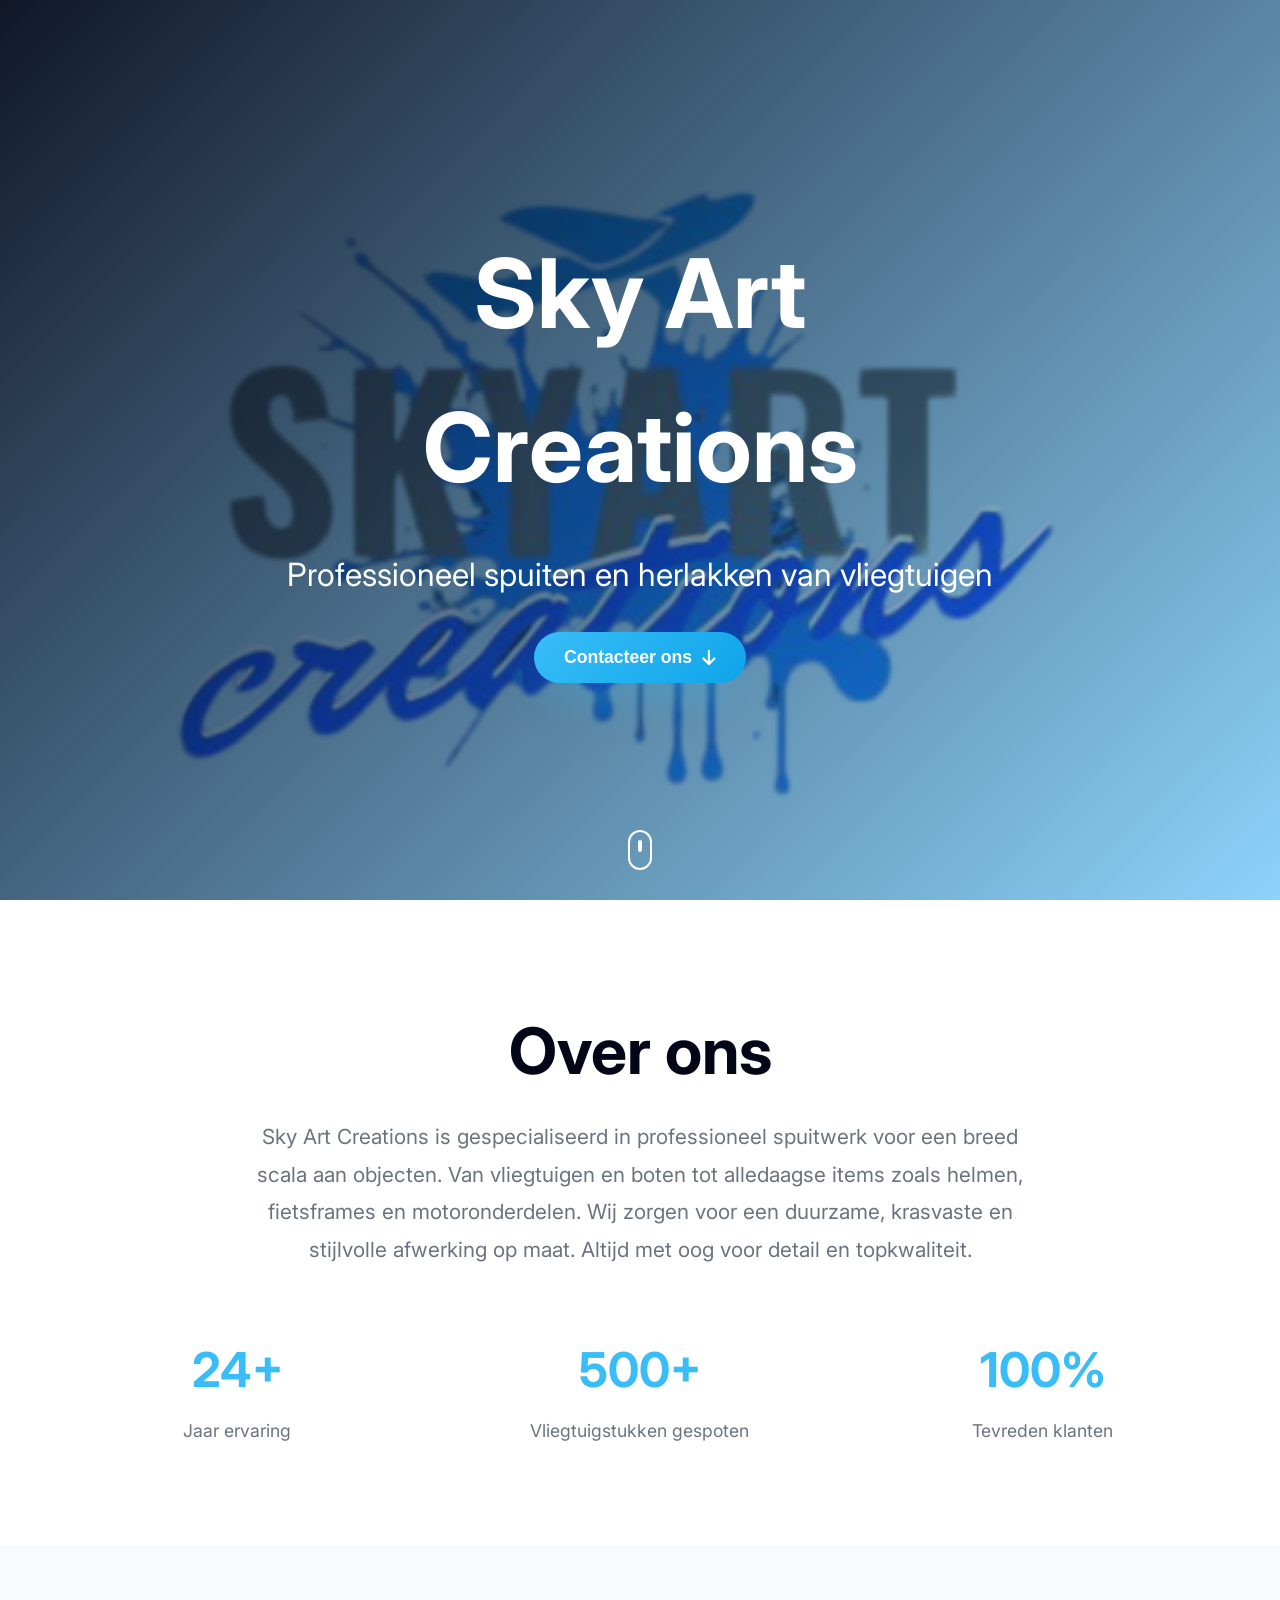
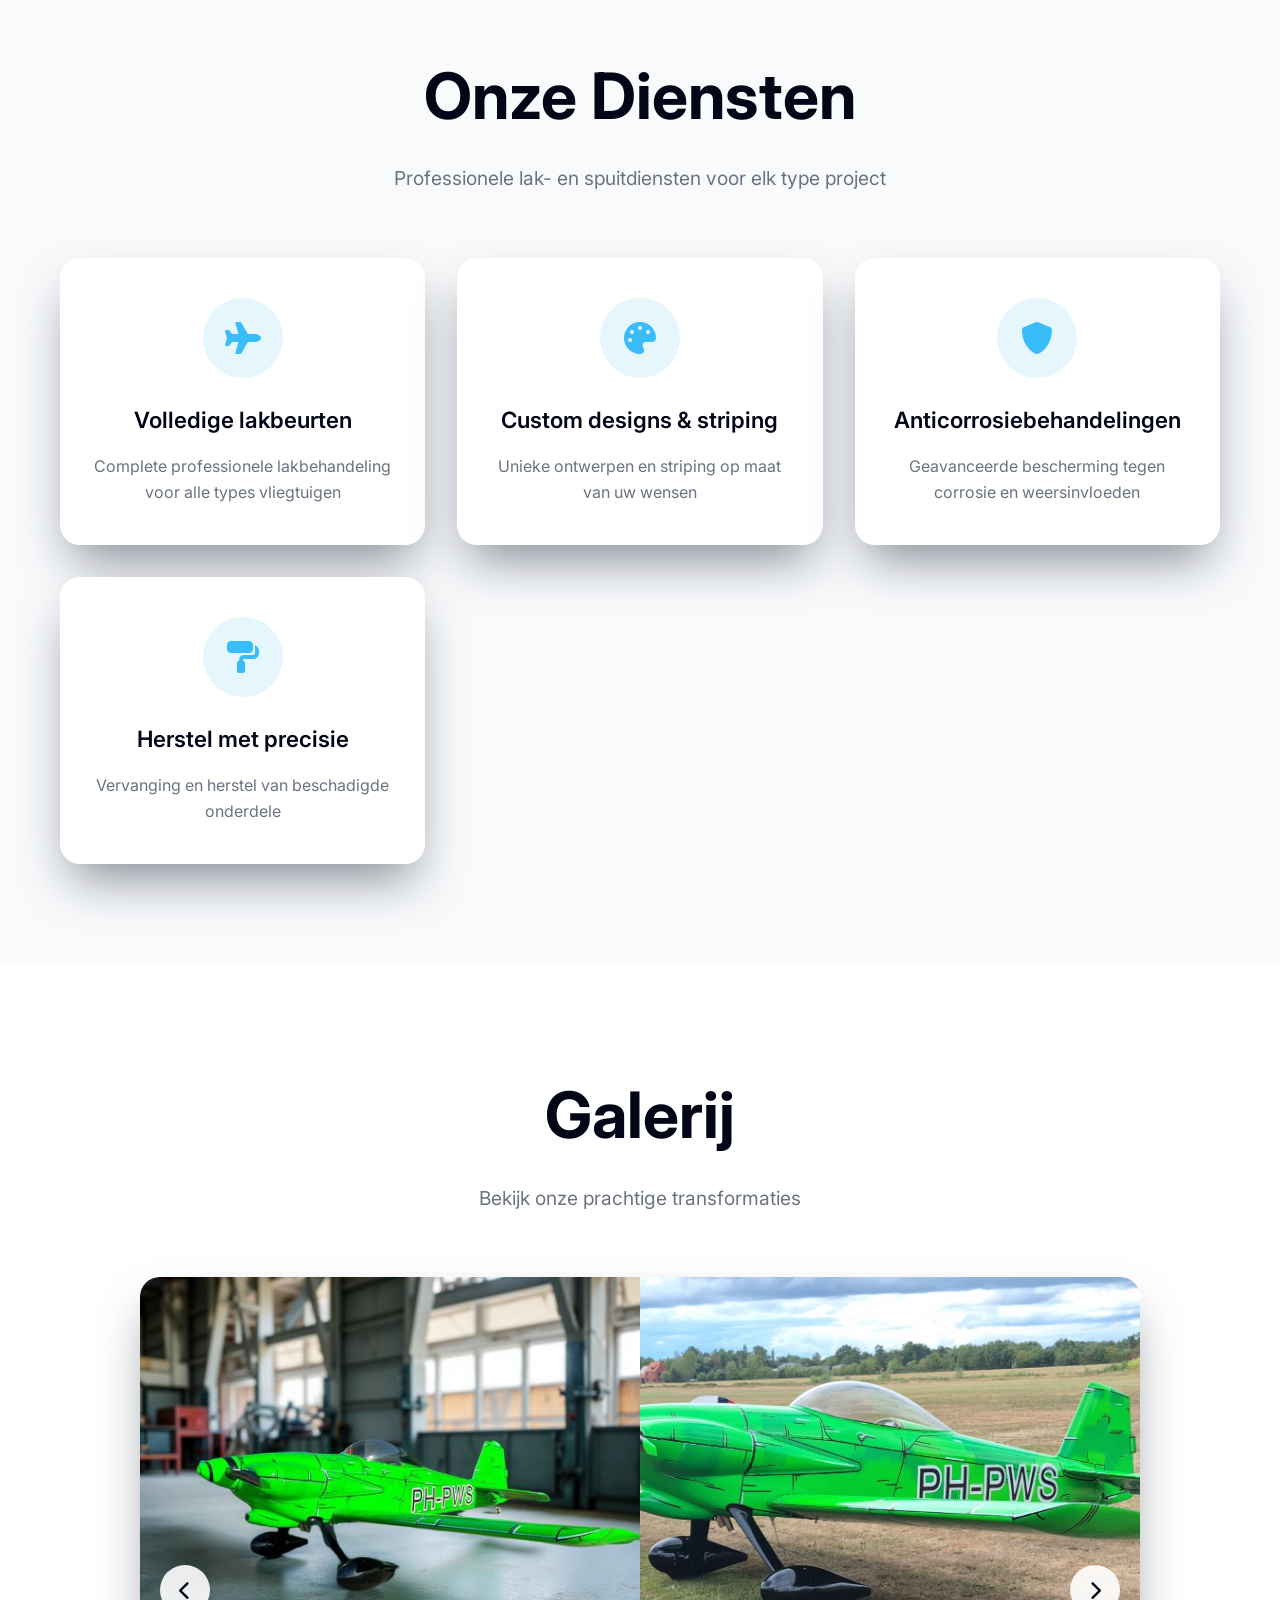
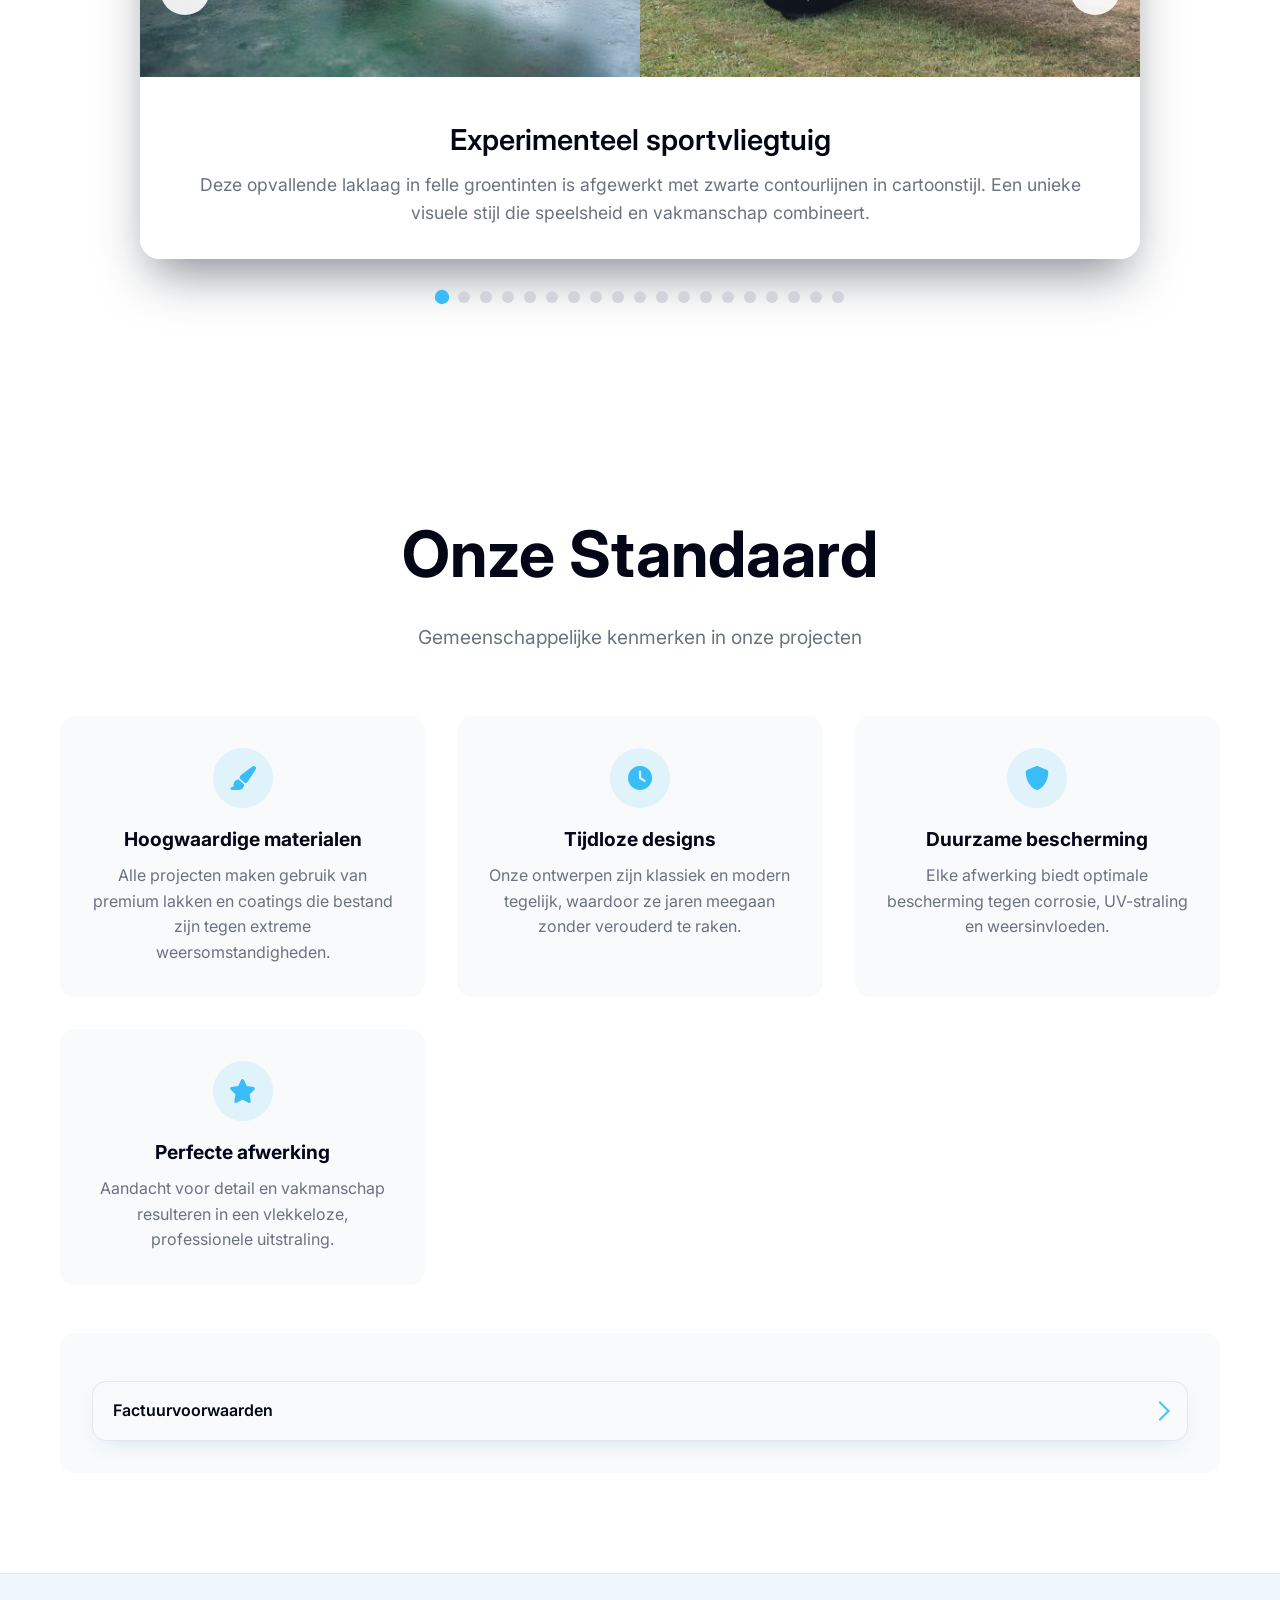
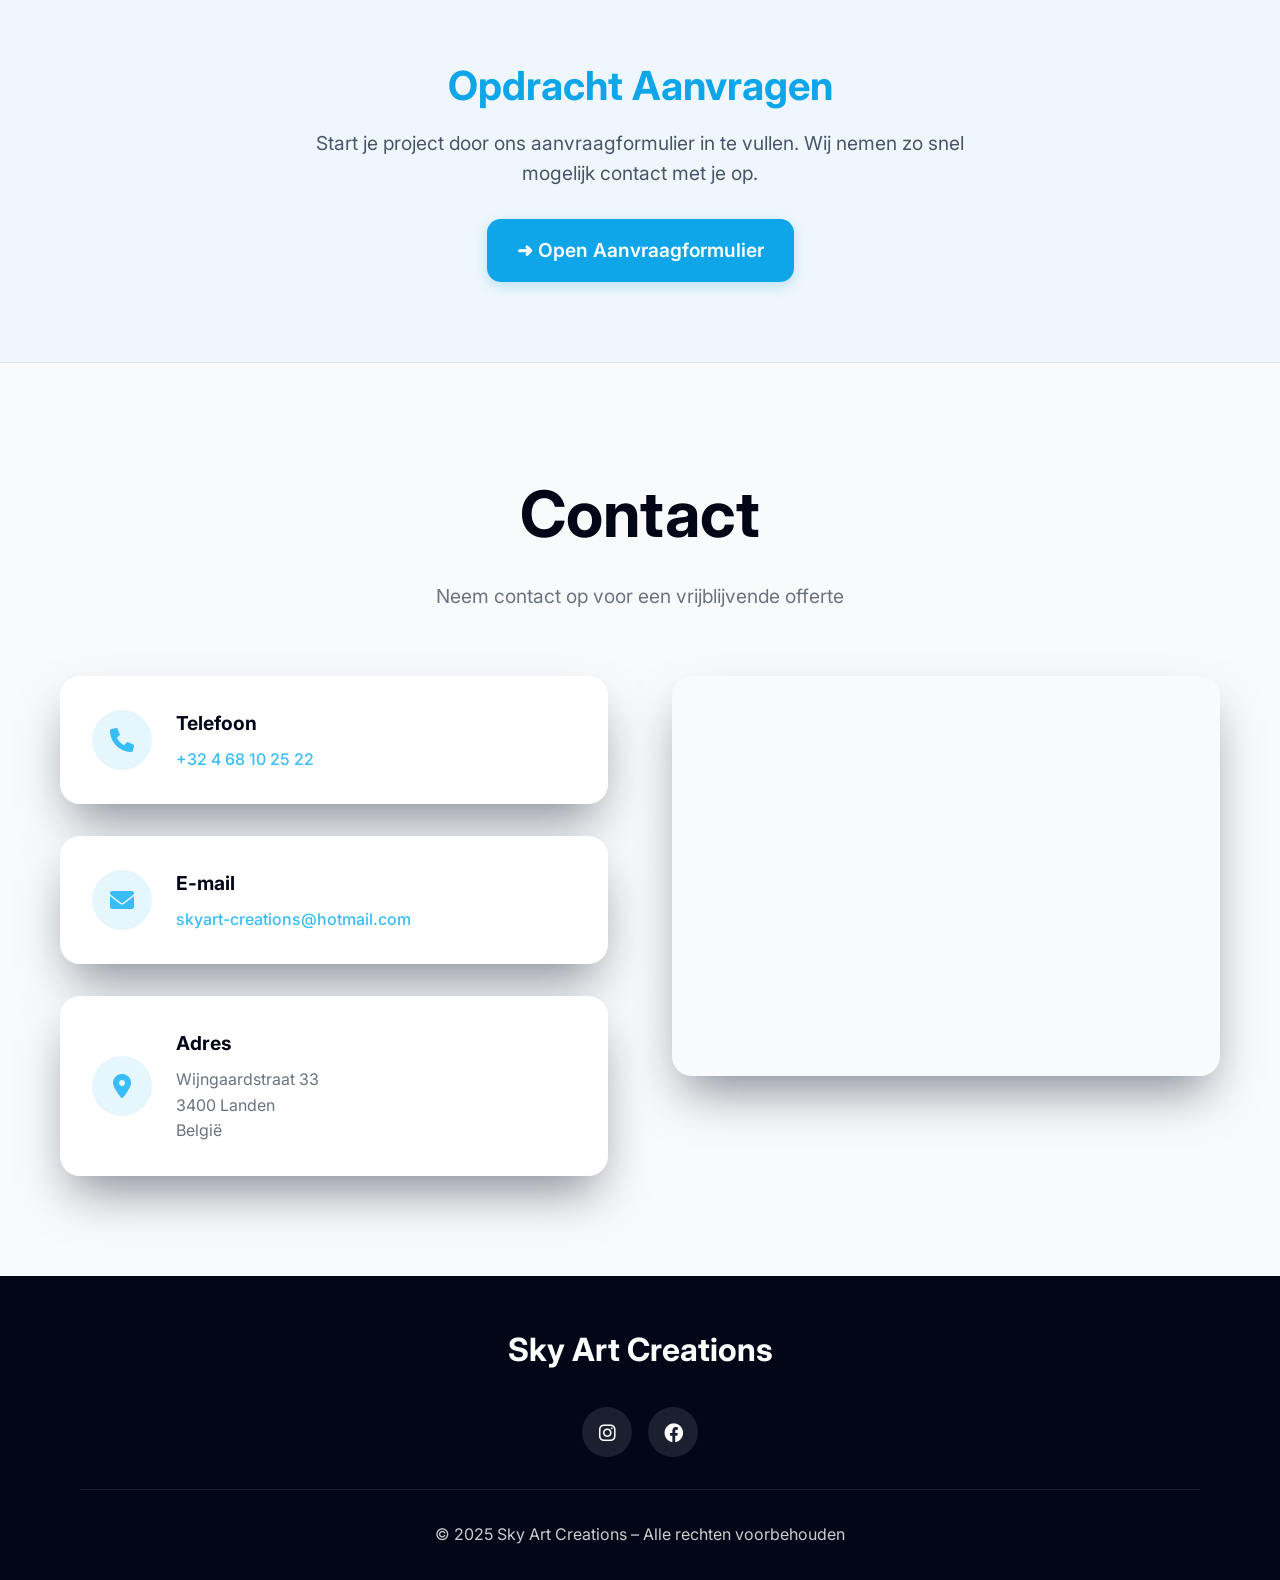
==== commit 7ccf0ed2: "back up" ====
--- a/index.html
+++ b/index.html
@@ -122,17 +122,17 @@
                 <div class="gallery-slide active">
                     <div class="comparison-grid">
                         <div class="comparison-item">
-                            <img src="Assets/Foto's/Tussentijd1.jpg" alt="Voor - Commercieel vliegtuig" class="comparison-image">
+                            <img src="Assets/Foto's/VliegtuigVoorGallerij1.png" alt="Voor - Commercieel vliegtuig" class="comparison-image">
                             <!-- <div class="comparison-label before">VOOR</div>---->
                         </div>
                         <div class="comparison-item">
-                            <img src="Assets/Foto's/Tussentijd2.jpg" alt="Na - Commercieel vliegtuig" class="comparison-image">
+                            <img src="Assets/Foto's/VliegtuigVoorGallerij2.jpg" alt="Na - Commercieel vliegtuig" class="comparison-image">
                             <!-- <div class="comparison-label after">NA</div> --->
                         </div>
                     </div>
                     <div class="slide-info">
-                        <h3 class="slide-title">Technische herstelling</h3>
-                        <p class="slide-description">Een grondige revisie van het toestel. Zowel mechanische als structurele elementen worden aangepakt voor een veilige terugkeer naar de lucht.</p>
+                        <h3 class="slide-title">Experimenteel sportvliegtuig</h3>
+                        <p class="slide-description">Deze opvallende laklaag in felle groentinten is afgewerkt met zwarte contourlijnen in cartoonstijl. Een unieke visuele stijl die speelsheid en vakmanschap combineert.</p>
                     </div>
                 </div>
 
@@ -140,17 +140,17 @@
                 <div class="gallery-slide">
                     <div class="comparison-grid">
                         <div class="comparison-item">
-                            <img src="Assets/Foto's/VliegtuigVoorGallerij1.png" alt="Voor - Privéjet" class="comparison-image">
+                            <img src="Assets/Foto's/Tussentijd1.jpg " alt="Voor - Privéjet" class="comparison-image">
                             <!--<div class="comparison-label gewoon"></div>--->
                         </div>
                         <div class="comparison-item">
-                            <img src="Assets/Foto's/VliegtuigVoorGallerij2.jpg" alt="Na - Privéjet" class="comparison-image">
+                            <img src="Assets/Foto's/Tussentijd2.jpg" alt="Na - Privéjet" class="comparison-image">
                             <!-- <div class="comparison-label gewoon"></div> -->
                         </div>
                     </div>
                     <div class="slide-info">
-                        <h3 class="slide-title">Experimenteel sportvliegtuig</h3>
-                        <p class="slide-description">Deze opvallende laklaag in felle groentinten is afgewerkt met zwarte contourlijnen in cartoonstijl. Een unieke visuele stijl die speelsheid en vakmanschap combineert.</p>
+                        <h3 class="slide-title">Technische herstelling</h3>
+                        <p class="slide-description">Een grondige revisie van het toestel. Zowel mechanische als structurele 
                     </div>
                 </div>
 
@@ -189,7 +189,285 @@
                         <p class="slide-description">Strak lakwerk met creatieve accenten en oog voor detail.</p>
                     </div>
                 </div>
-            </div>
+                <!-- Project 5 -->
+                 <div class="gallery-slide">
+                    <div class="comparison-grid">
+                        <div class="comparison-item">
+                            <img src="Assets/Foto's/boot1.jpg" alt="Voor - boot" class="comparison-image">
+                            <!--<div class="comparison-label before">VOOR</div> -->
+                        </div>
+                        <div class="comparison-item">
+                            <img src="Assets/Foto's/boot2.jpg" alt="Na - boot" class="comparison-image">
+                            <!--<div class="comparison-label after">NA</div>-->
+                        </div>
+                    </div>
+                    <div class="slide-info">
+                        <h3 class="slide-title">Boot restyling</h3>
+                        <p class="slide-description">Strak lakwerk met professionele voorbereiding, nauwkeurig afplakwerk en oog voor detail.</p>
+                    </div>
+                </div>
+
+
+
+                <!-- Project 6 -->
+                 <div class="gallery-slide">
+                    <div class="comparison-grid">
+                        <div class="comparison-item">
+                            <img src="Assets/Foto's/boot3.jpg" alt="Voor - boot" class="comparison-image">
+                            <!--<div class="comparison-label before">VOOR</div> -->
+                        </div>
+                        <div class="comparison-item">
+                            <img src="Assets/Foto's/boot4.jpg" alt="Na - boot" class="comparison-image">
+                            <!--<div class="comparison-label after">NA</div>-->
+                        </div>
+                    </div>
+                    <div class="slide-info">
+                        <h3 class="slide-title">Boot restyling</h3>
+                        <p class="slide-description">Strak afplakwerk en zorgvuldige voorbereiding voor een perfecte lakopbouw.</p>
+                    </div>
+                </div>
+
+
+                <!-- Project 7 -->
+                 <div class="gallery-slide">
+                    <div class="comparison-grid">
+                        <div class="comparison-item">
+                            <img src="Assets/Foto's/boot5.jpg" alt="Voor - boot" class="comparison-image">
+                            <!--<div class="comparison-label before">VOOR</div> -->
+                        </div>
+                        <div class="comparison-item">
+                            <img src="Assets/Foto's/boot6.jpg" alt="Na - boot" class="comparison-image">
+                            <!--<div class="comparison-label after">NA</div>-->
+                        </div>
+                    </div>
+                    <div class="slide-info">
+                        <h3 class="slide-title">Boot restyling</h3>
+                        <p class="slide-description">Nette afwerking met strakke lijnen, hoogwaardige lak en oog voor detail.</p>
+                    </div>
+                </div>
+
+
+                <!-- Project 8 -->
+                 <div class="gallery-slide">
+                    <div class="comparison-grid">
+                        <div class="comparison-item">
+                            <img src="Assets/Foto's/fiets1.jpg" alt="Voor - fiets" class="comparison-image">
+                            <!--<div class="comparison-label before">VOOR</div> -->
+                        </div>
+                        <div class="comparison-item">
+                            <img src="Assets/Foto's/fiets2.jpg" alt="Na - fiets" class="comparison-image">
+                            <!--<div class="comparison-label after">NA</div>-->
+                        </div>
+                    </div>
+                    <div class="slide-info">
+                        <h3 class="slide-title">Fietsframe herstel</h3>
+                        <p class="slide-description">Nauwkeurige schade-inspectie en precieze metingen voor een strakke en duurzame afwerking.</p>
+                    </div>
+                </div>
+
+                <!-- Project 9 -->
+                 <div class="gallery-slide">
+                    <div class="comparison-grid">
+                        <div class="comparison-item">
+                            <img src="Assets/Foto's/FietsVoor.jpg" alt="Voor" class="comparison-image">
+                            <div class="comparison-label before">Tijdens</div> 
+                        </div>
+                        <div class="comparison-item">
+                            <img src="Assets/Foto's/FietsNa.jpg" alt="Na" class="comparison-image">
+                            <div class="comparison-label after">NA</div>
+                        </div>
+                    </div>
+                    <div class="slide-info">
+                        <h3 class="slide-title">Fiets restyling</h3>
+                        <p class="slide-description">Strakke, vernieuwde lak met een frisse uitstraling en oog voor detail.</p>
+                    </div>
+                </div>   
+
+                <!-- Project 10 -->
+                 <div class="gallery-slide">
+                    <div class="comparison-grid">
+                        <div class="comparison-item">
+                            <img src="Assets/Foto's/Helm1.jpg" alt="Voor - fiets" class="comparison-image">
+                            <!--<div class="comparison-label before">VOOR</div> -->
+                        </div>
+                        <div class="comparison-item">
+                            <img src="Assets/Foto's/helm2.jpg" alt="Na - fiets" class="comparison-image">
+                            <!--<div class="comparison-label after">NA</div>-->
+                        </div>
+                    </div>
+                    <div class="slide-info">
+                        <h3 class="slide-title">Helm restyling</h3>
+                        <p class="slide-description">Hoogglans afwerking met strakke decals en een clean, gepersonaliseerd design.</p>
+                    </div>
+                </div>
+
+                <!-- Project 11 -->
+                 <div class="gallery-slide">
+                    <div class="comparison-grid">
+                        <div class="comparison-item">
+                            <img src="Assets/Foto's/Machine1.jpg" alt="Voor - fiets" class="comparison-image">
+                            <div class="comparison-label before">VOOR</div> 
+                        </div>
+                        <div class="comparison-item">
+                            <img src="Assets/Foto's/machine2.jpg" alt="Na - fiets" class="comparison-image">
+                            <div class="comparison-label after">NA</div>
+                        </div>
+                    </div>
+                    <div class="slide-info">
+                        <h3 class="slide-title">Philips PerfectDraft restyling</h3>
+                        <p class="slide-description">Strakke nieuwe verflaag met zorgvuldige voorbereiding en professionele afwerking.</p>
+                    </div>
+                </div>
+
+                <!-- Project 12 -->
+                 <div class="gallery-slide">
+                    <div class="comparison-grid">
+                        <div class="comparison-item">
+                            <img src="Assets/Foto's/mask1.jpg" alt="Voor - fiets" class="comparison-image">
+                            <!--<div class="comparison-label before">VOOR</div> -->
+                        </div>
+                        <div class="comparison-item">
+                            <img src="Assets/Foto's/mask2.jpg" alt="Na - fiets" class="comparison-image">
+                            <!--<div class="comparison-label after">NA</div>-->
+                        </div>
+                    </div>
+                    <div class="slide-info">
+                        <h3 class="slide-title">Masker restyling</h3>
+                        <p class="slide-description">Gedetailleerde custom paint met hoogglans afwerking en strakke airbrush-accenten.</p>
+                    </div>
+                </div>
+
+                <!-- Project 13 -->
+                 <div class="gallery-slide">
+                    <div class="comparison-grid">
+                        <div class="comparison-item">
+                            <img src="Assets/Foto's/Muurschildering1.jpg" alt="Voor - fiets" class="comparison-image">
+                            <!--<div class="comparison-label before">VOOR</div> -->
+                        </div>
+                        <div class="comparison-item">
+                            <img src="Assets/Foto's/Muurschildering2.jpg" alt="Na - fiets" class="comparison-image">
+                            <!--<div class="comparison-label after">NA</div>-->
+                        </div>
+                    </div>
+                    <div class="slide-info">
+                        <h3 class="slide-title">Muurschilderingen</h3>
+                        <p class="slide-description">Gedetailleerde airbrush-kunst met levendige kleuren en strakke afwerking, op maat van elke ruimte.</p>
+                    </div>
+                </div>
+
+                <!-- Project 14 -->
+                 <div class="gallery-slide">
+                    <div class="comparison-grid">
+                        <div class="comparison-item">
+                            <img src="Assets/Foto's/rood2.jpg" alt="Voor - fiets" class="comparison-image">
+                            <!--<div class="comparison-label before">VOOR</div> -->
+                        </div>
+                        <div class="comparison-item">
+                            <img src="Assets/Foto's/rood1.jpg" alt="Na - fiets" class="comparison-image">
+                            <!--<div class="comparison-label after">NA</div>-->
+                        </div>
+                    </div>
+                    <div class="slide-info">
+                        <h3 class="slide-title">Landbouwmachine restyling</h3>
+                        <p class="slide-description">Frisse, egale laklaag met professionele voorbereiding en duurzame bescherming.</p>
+                    </div>
+                </div>
+
+                <!-- Project 15 -->
+                 <div class="gallery-slide">
+                    <div class="comparison-grid">
+                        <div class="comparison-item">
+                            <img src="Assets/Foto's/stuk1.jpg" alt="Voor - fiets" class="comparison-image">
+                            <!--<div class="comparison-label before">VOOR</div> -->
+                        </div>
+                        <div class="comparison-item">
+                            <img src="Assets/Foto's/stuk 2.jpg" alt="Na - fiets" class="comparison-image">
+                            <!--<div class="comparison-label after">NA</div>-->
+                        </div>
+                    </div>
+                    <div class="slide-info">
+                        <h3 class="slide-title">Onderdelen restyling</h3>
+                        <p class="slide-description">Strakke lakopbouw met egale dekking, frisse kleuren en een hoogglans professionele afwerking.</p>
+                    </div>
+                </div>
+
+                <!-- Project 16 -->
+                 <div class="gallery-slide">
+                    <div class="comparison-grid">
+                        <div class="comparison-item">
+                            <img src="Assets/Foto's/velgen1.jpg" alt="Voor - fiets" class="comparison-image">
+                            <!--<div class="comparison-label before">VOOR</div> -->
+                        </div>
+                        <div class="comparison-item">
+                            <img src="Assets/Foto's/velgen2.jpg" alt="Na - fiets" class="comparison-image">
+                            <!--<div class="comparison-label after">NA</div>-->
+                        </div>
+                    </div>
+                    <div class="slide-info">
+                        <h3 class="slide-title">Velgen restyling</h3>
+                        <p class="slide-description">Hoogglans afwerking met diepe zwarte kleur en een strakke, egale deklaag.</p>
+                    </div>
+                </div>
+
+                <!-- Project 17 -->
+                 <div class="gallery-slide">
+                    <div class="comparison-grid">
+                        <div class="comparison-item">
+                            <img src="Assets/Foto's/velgen3.jpg" alt="Voor - fiets" class="comparison-image">
+                            <!--<div class="comparison-label before">VOOR</div> -->
+                        </div>
+                        <div class="comparison-item">
+                            <img src="Assets/Foto's/velgen4.jpg" alt="Na - fiets" class="comparison-image">
+                            <!--<div class="comparison-label after">NA</div>-->
+                        </div>
+                    </div>
+                    <div class="slide-info">
+                        <h3 class="slide-title">Velgen voorbereiding</h3>
+                        <p class="slide-description">Zorgvuldige reiniging en schuurlaag als perfecte basis voor een duurzame lakopbouw.</p>
+                    </div>
+                </div>
+
+                <!-- Project 18 -->
+                 <div class="gallery-slide">
+                    <div class="comparison-grid">
+                        <div class="comparison-item">
+                            <img src="Assets/Foto's/velgen5.jpg" alt="Voor - fiets" class="comparison-image">
+                            <!--<div class="comparison-label before">VOOR</div> -->
+                        </div>
+                        <div class="comparison-item">
+                            <img src="Assets/Foto's/velgen6.jpg" alt="Na - fiets" class="comparison-image">
+                            <!--<div class="comparison-label after">NA</div>-->
+                        </div>
+                    </div>
+                    <div class="slide-info">
+                        <h3 class="slide-title">Velgen basislak</h3>
+                        <p class="slide-description">Eerste lagen nauwkeurig aangebracht voor optimale hechting en een professioneel eindresultaat.</p>
+                    </div>
+                </div>
+
+
+                <!-- Project 19 -->
+                 <div class="gallery-slide">
+                    <div class="comparison-grid">
+                        <div class="comparison-item">
+                            <img src="Assets/Foto's/wit1.jpg" alt="Voor - fiets" class="comparison-image">
+                            <!--<div class="comparison-label before">VOOR</div> -->
+                        </div>
+                        <div class="comparison-item">
+                            <img src="Assets/Foto's/wit2.jpg" alt="Na - fiets" class="comparison-image">
+                            <!--<div class="comparison-label after">NA</div>-->
+                        </div>
+                    </div>
+                    <div class="slide-info">
+                        <h3 class="slide-title">Carrosserie restyling</h3>
+                        <p class="slide-description">Grondige voorbereiding en egale primerlaag als perfecte basis voor duurzaam lakwerk.</p>
+                    </div>
+                </div>
+
+            </div>
+
+            
+            
 
             
 
@@ -209,7 +487,21 @@
                 <button class="indicator" onclick="goToSlide(1)"></button>
                 <button class="indicator" onclick="goToSlide(2)"></button>
                 <button class="indicator" onclick="goToSlide(3)"></button>
-                
+                <button class="indicator" onclick="goToSlide(4)"></button>
+                <button class="indicator" onclick="goToSlide(5)"></button>
+                <button class="indicator" onclick="goToSlide(6)"></button>
+                <button class="indicator" onclick="goToSlide(7)"></button>
+                <button class="indicator" onclick="goToSlide(8)"></button>
+                <button class="indicator" onclick="goToSlide(9)"></button>
+                <button class="indicator" onclick="goToSlide(10)"></button>
+                <button class="indicator" onclick="goToSlide(11)"></button>
+                <button class="indicator" onclick="goToSlide(12)"></button>
+                <button class="indicator" onclick="goToSlide(13)"></button>
+                <button class="indicator" onclick="goToSlide(14)"></button>
+                <button class="indicator" onclick="goToSlide(15)"></button>
+                <button class="indicator" onclick="goToSlide(16)"></button>
+                <button class="indicator" onclick="goToSlide(17)"></button>
+                <button class="indicator" onclick="goToSlide(18)"></button>
             </div>
         </div>
     </div>
@@ -315,6 +607,23 @@
 
    </div>
 </div>
+</section>
+
+<section id="project-request" class="project-request-section fade-in">
+    <div class="container">
+        <h2 class="request-title">Opdracht Aanvragen</h2>
+        <p class="request-subtitle">
+            Start je project door ons aanvraagformulier in te vullen. Wij nemen zo snel mogelijk contact met je op.
+        </p>
+
+        <div class="request-button-wrapper">
+            <a href="https://docs.google.com/forms/d/e/1FAIpQLSciNqC7VuZM6MkcSLUs0uo4Q5Yd1hLB0YDERBXBOEue6KUDFw/viewform"
+               target="_blank"
+               class="request-btn">
+                ➜ Open Aanvraagformulier
+            </a>
+        </div>
+    </div>
 </section>
 
 <!-- Color Customizer Section
@@ -426,7 +735,9 @@
                         referrerpolicy="no-referrer-when-downgrade">
 
                 </iframe>
-            </div>
+ 
+
+
         </div>
     </div>
 </section>
--- a/skyArt.css
+++ b/skyArt.css
@@ -9,27 +9,29 @@
 
 :root {
     /* Color Palette */
-    --sky-blue: #0ea5e9;
-    --sky-blue-light: #7dd3fc;
-    --sky-blue-dark: #0284c7;
-    --aviation-gray: #374151;
-    --aviation-gray-light: #e5e7eb;
+    --sky-blue: #38bdf8;              /* primair blauw */
+    --sky-blue-light: #bae6fd;        /* lichte variant voor achtergronden */
+    --sky-blue-dark: #0ea5e9;         /* donkerder accent */
+    --accent-orange: #f97316;         /* warme accentkleur */
+    --aviation-gray: #020617;         /* heel donker blauw/zwart voor hero/footer */
+    --aviation-gray-light: #e5e7eb;   /* lichtgrijs voor vlakken */
     --white: #ffffff;
     --text-gray: #6b7280;
-    --text-dark: #1f2937;
+    --text-dark: #0f172a;
 
     /* Gradients */
     --gradient-sky: linear-gradient(135deg, var(--sky-blue), var(--sky-blue-dark));
-    --gradient-hero: linear-gradient(135deg, rgba(14, 165, 233, 0.9), rgba(55, 65, 81, 0.8));
+    --gradient-hero: linear-gradient(135deg, rgba(2, 6, 23, 0.95), rgba(56, 189, 248, 0.85));
 
     /* Shadows */
-    --shadow-elegant: 0 20px 40px -10px rgba(14, 165, 233, 0.3);
-    --shadow-aircraft: 0 25px 50px -12px rgba(55, 65, 81, 0.4);
+    --shadow-elegant: 0 20px 40px -10px rgba(56, 189, 248, 0.35);
+    --shadow-aircraft: 0 25px 50px -12px rgba(15, 23, 42, 0.5);
 
     /* Transitions */
     --transition-smooth: all 0.4s cubic-bezier(0.4, 0, 0.2, 1);
     --transition-aircraft: all 0.6s cubic-bezier(0.16, 1, 0.3, 1);
 }
+
 
 html {
     scroll-behavior: smooth;
@@ -40,12 +42,16 @@
     line-height: 1.6;
     color: var(--text-dark);
     overflow-x: hidden;
-}
+    background: var(--gradient-sky);
+
+}
+
 
 .container {
     max-width: 1200px;
     margin: 0 auto;
     padding: 0 20px;
+    
 }
 
 /* Hero Section */
@@ -56,6 +62,8 @@
     align-items: center;
     justify-content: center;
     overflow: hidden;
+    background: radial-gradient(circle at top, rgba(56, 189, 248, 0.22), transparent);
+
 }
 
 .hero-background {
@@ -76,9 +84,17 @@
     left: 0;
     width: 100%;
     height: 100%;
-    background: var(--gradient-hero);
-
-}
+
+    /* Nieuwe professionele gradient (donker aviation + modern blauw) */
+    background: linear-gradient(
+        135deg,
+        rgba(2, 6, 23, 0.92),   /* bijna zwart-blauw (aviation) */
+        rgba(56, 189, 248, 0.35) /* sky blue glow */
+    );
+
+    pointer-events: none;
+}
+
 
 .hero-content {
     position: relative;
@@ -1140,3 +1156,64 @@
   color: var(--sky-blue);
 }
 
+/* ------------------------------ */
+/* OPDRACHT AANVRAGEN SECTION */
+/* ------------------------------ */
+
+.project-request-section {
+    padding: 80px 0;
+    background: #f0f7fc; /* lichte blauwachtige achtergrond */
+    text-align: center;
+    border-top: 1px solid #e2e8f0;
+    border-bottom: 1px solid #e2e8f0;
+}
+
+.request-title {
+    font-size: 2.5rem;
+    color: #0ea5e9;
+    font-weight: 700;
+    margin-bottom: 10px;
+}
+
+.request-subtitle {
+    font-size: 1.2rem;
+    color: #475569;
+    max-width: 700px;
+    margin: 0 auto 30px auto;
+}
+
+.request-button-wrapper {
+    margin-top: 20px;
+}
+
+.request-btn {
+    display: inline-block;
+    background: #0ea5e9;
+    color: white;
+    padding: 16px 30px;
+    font-size: 1.2rem;
+    font-weight: 600;
+    border-radius: 14px;
+    text-decoration: none;
+    transition: 0.25s ease;
+    box-shadow: 0 4px 14px rgba(14, 165, 233, 0.25);
+}
+
+.request-btn:hover {
+    background: #0284c7;
+    transform: translateY(-3px);
+    box-shadow: 0 6px 18px rgba(14, 165, 233, 0.35);
+}
+
+/* Mobile */
+@media (max-width: 600px) {
+    .request-title {
+        font-size: 2rem;
+    }
+
+    .request-btn {
+        font-size: 1.1rem;
+        padding: 14px 24px;
+    }
+}
+
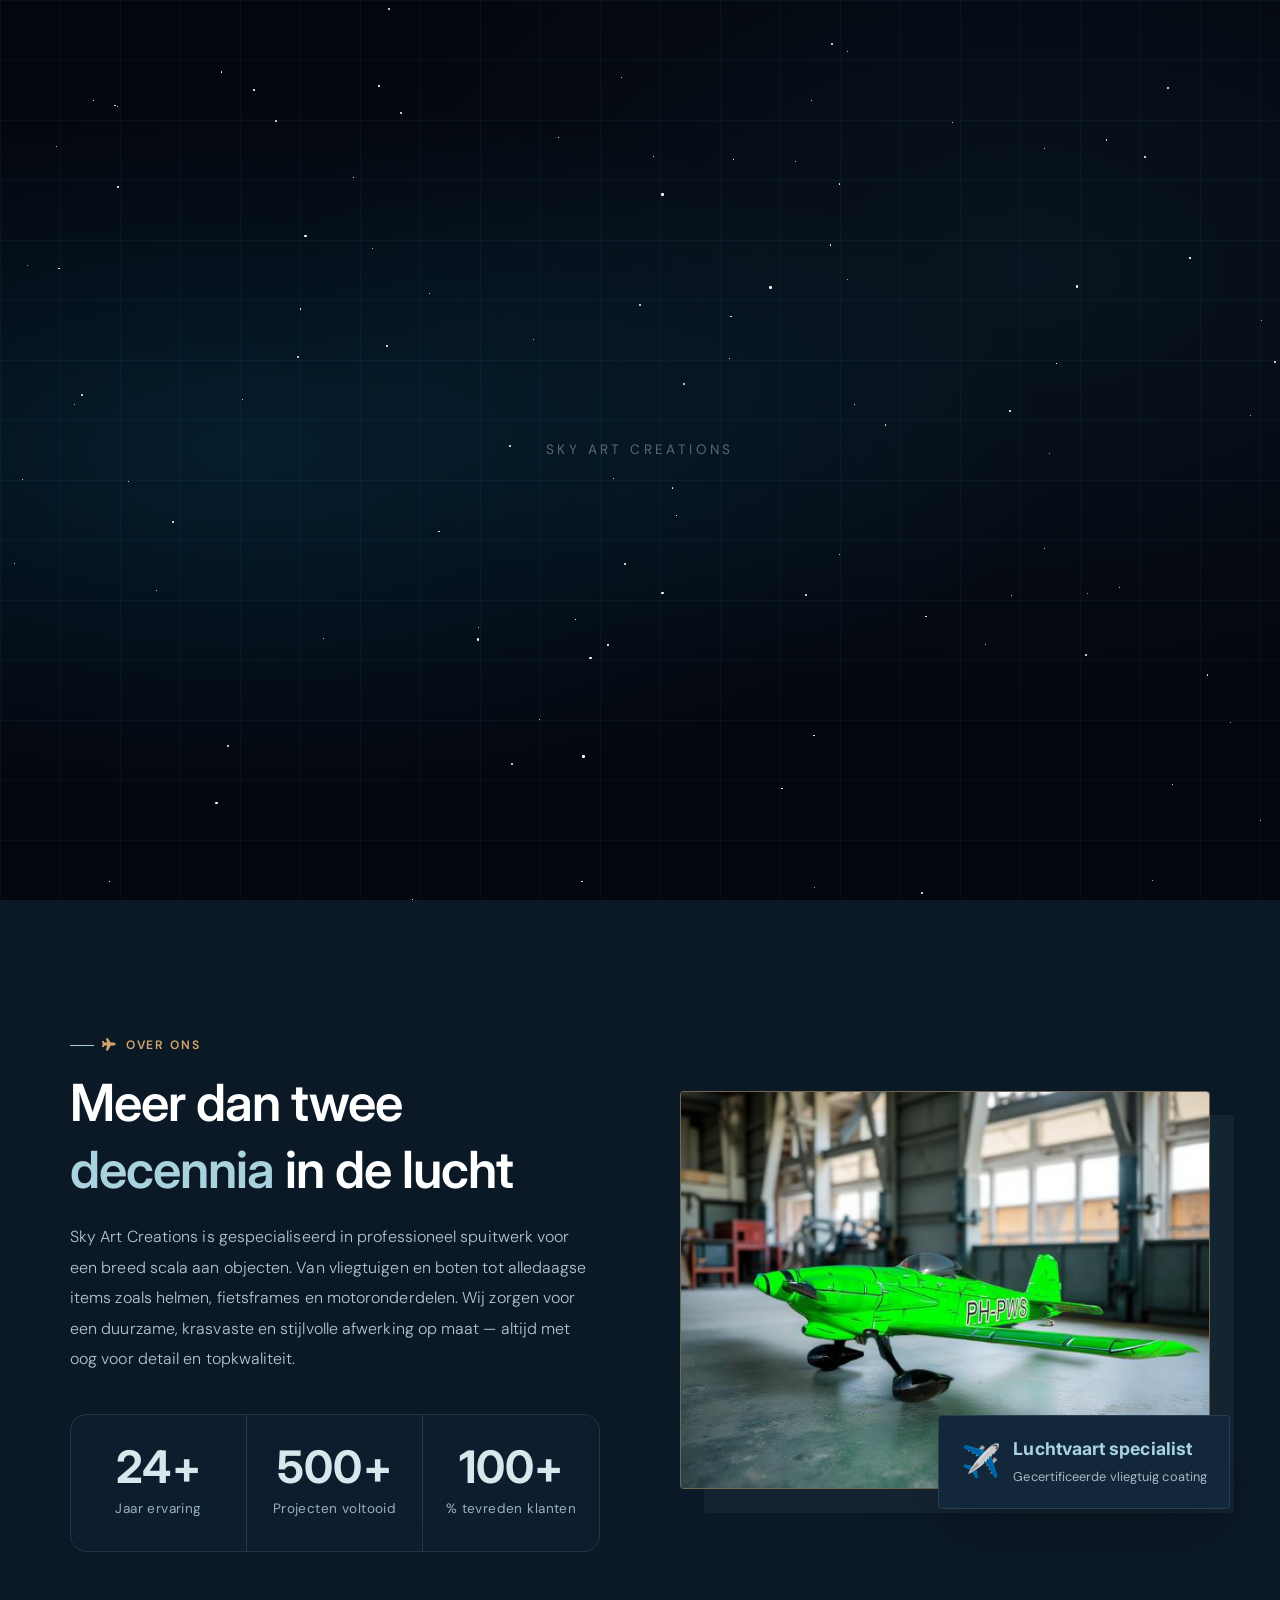
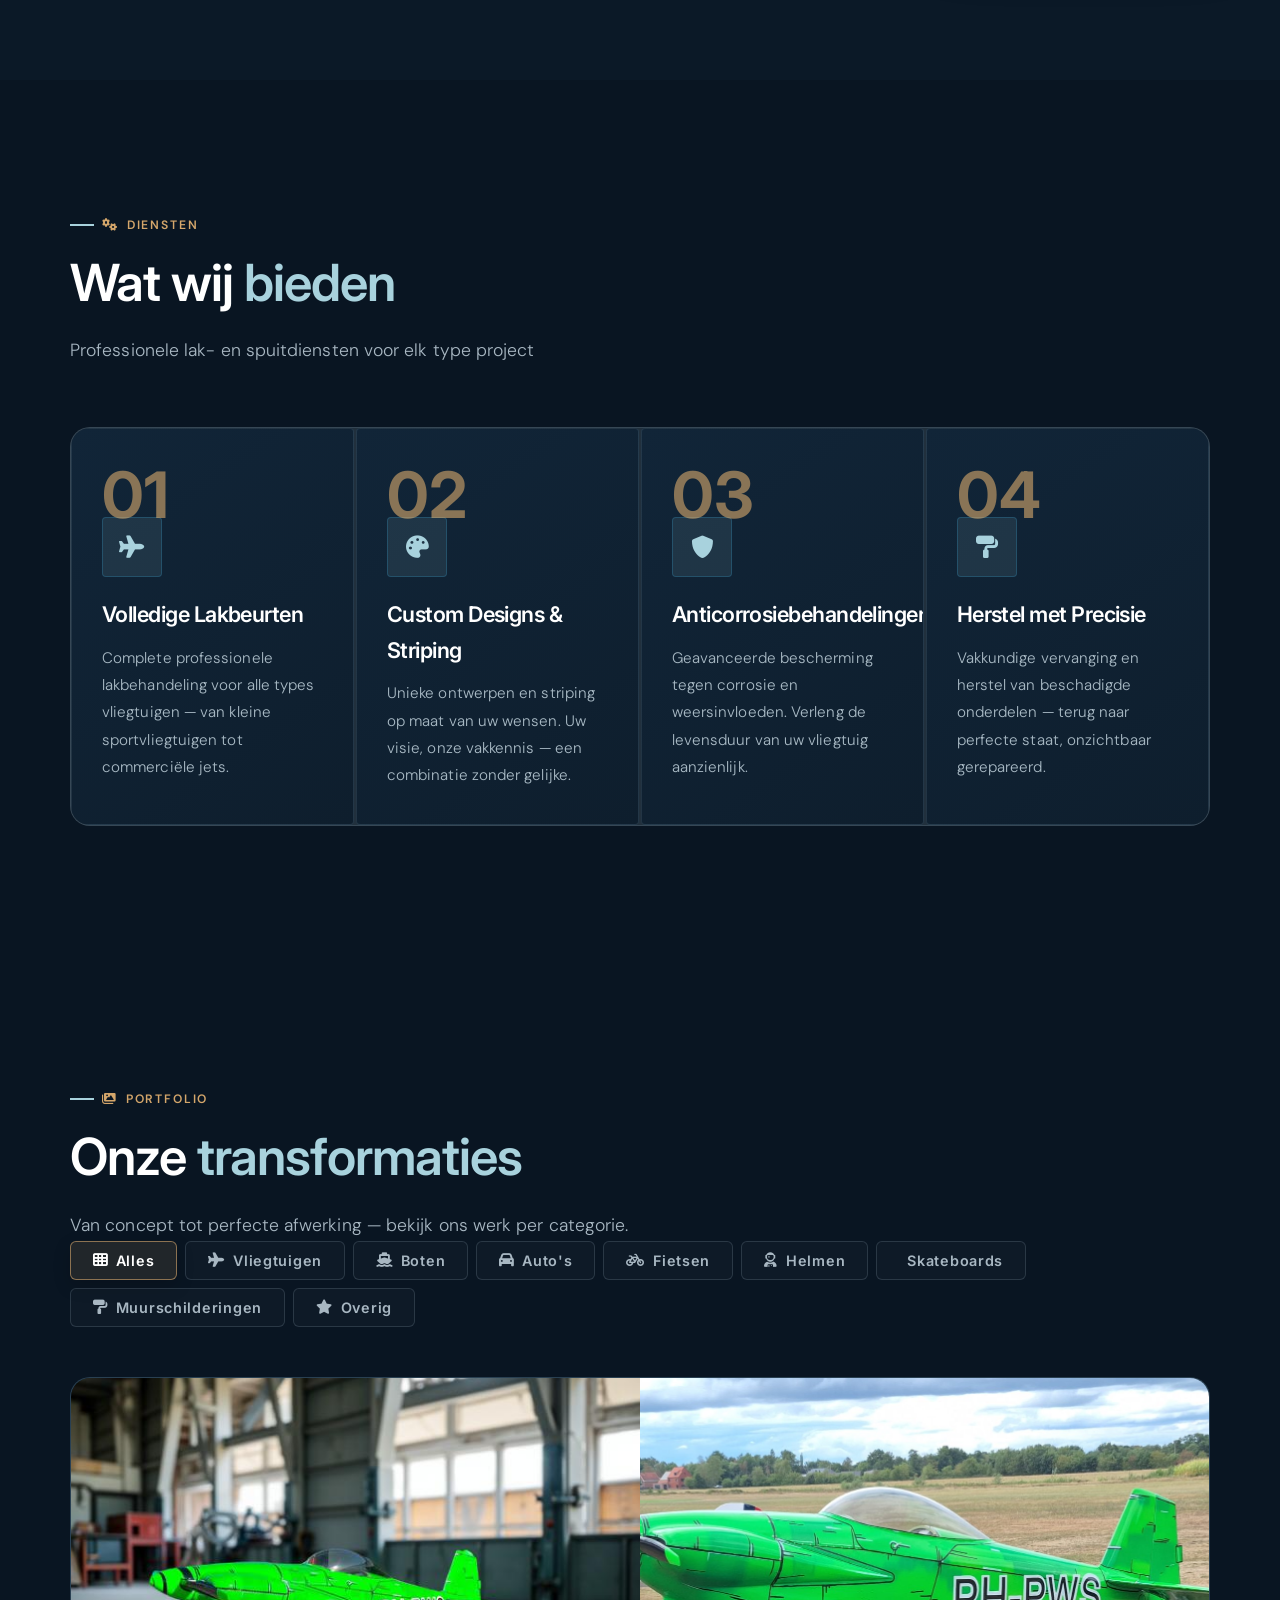
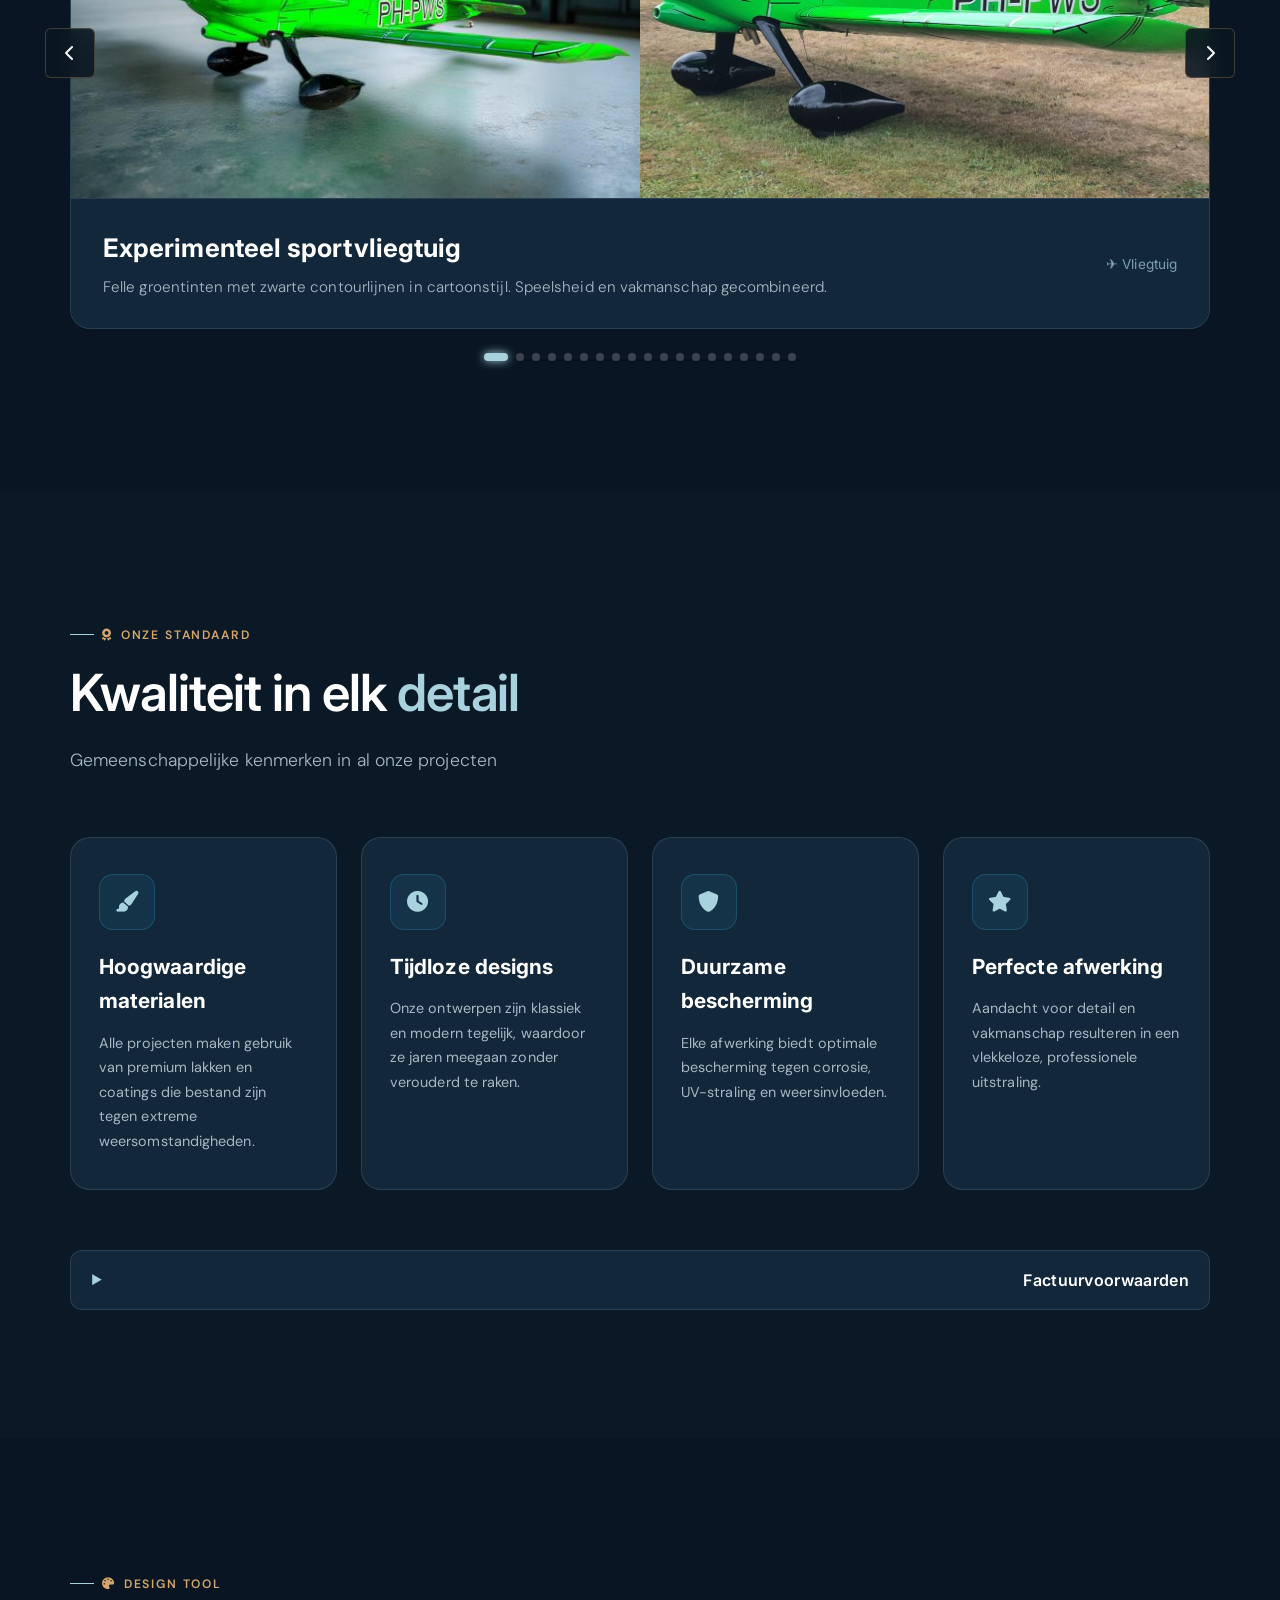
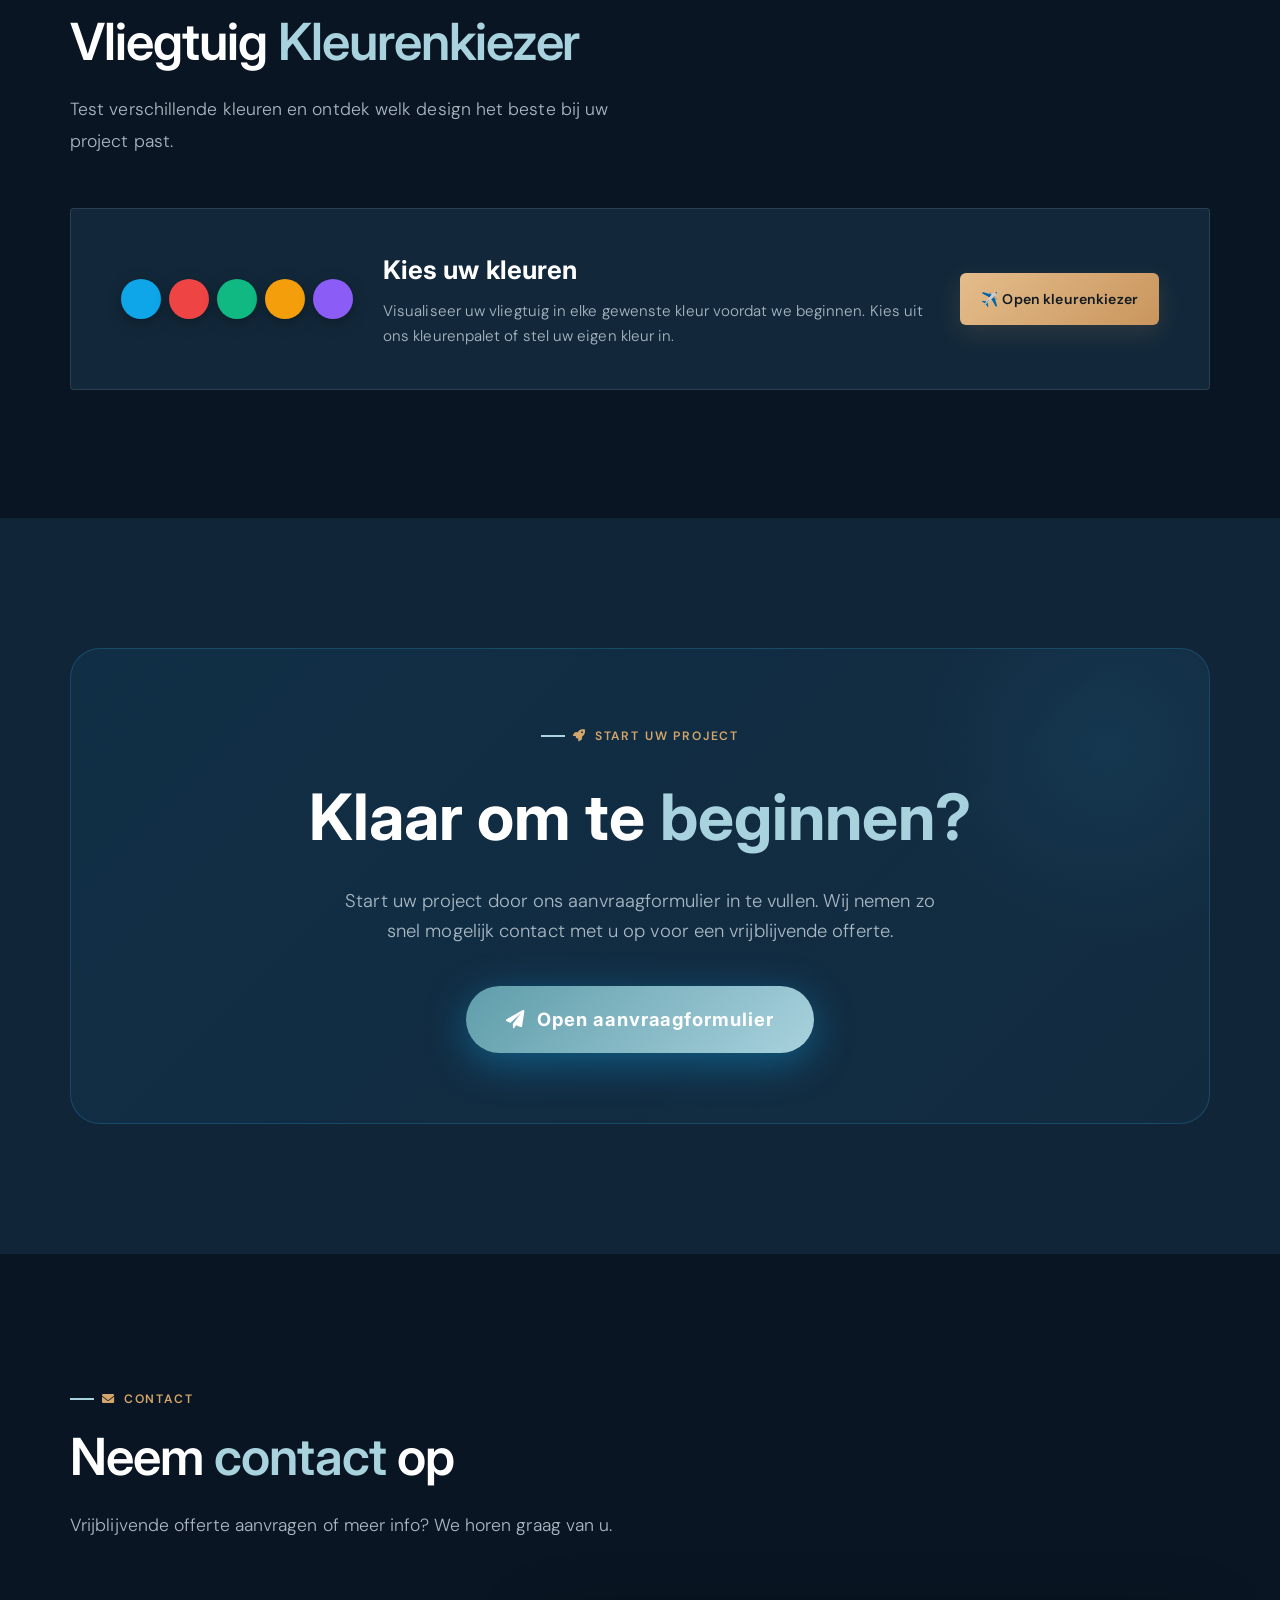
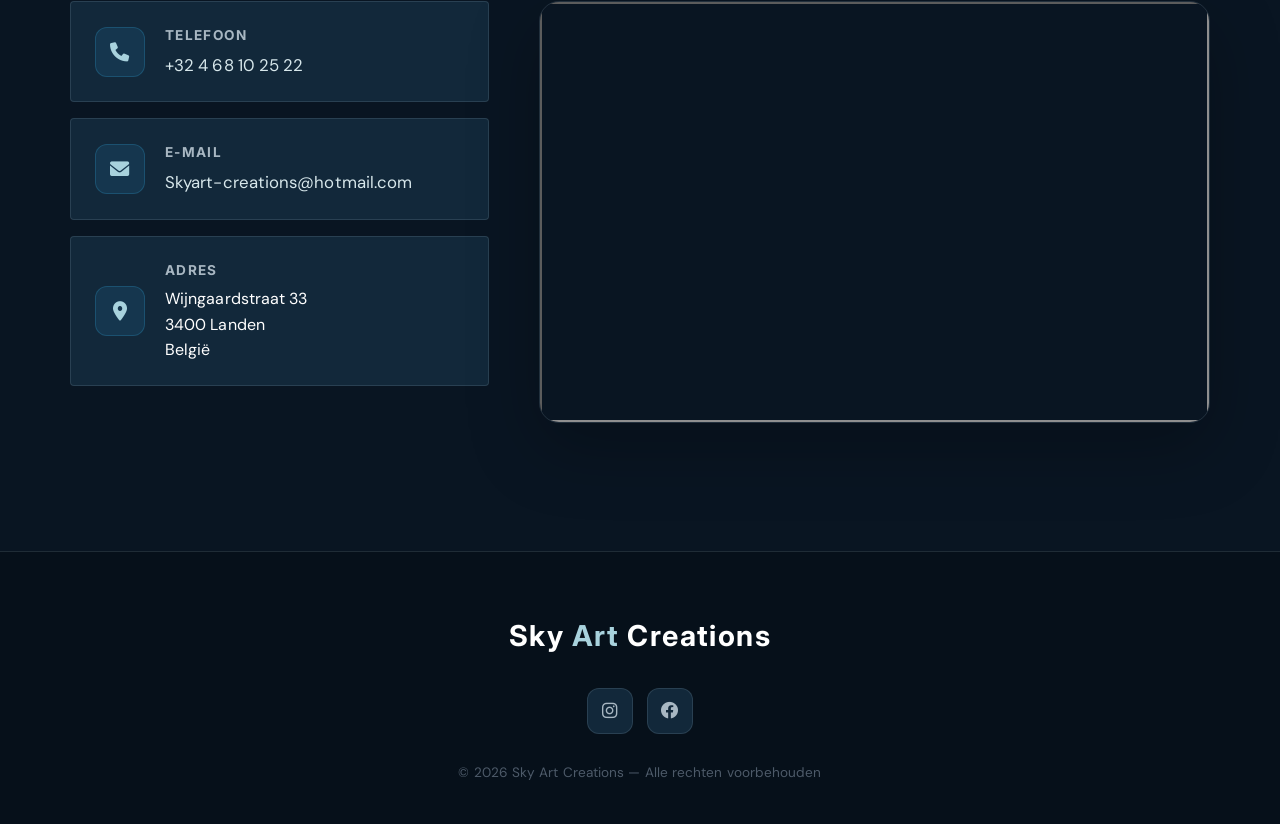
==== commit 4513169b: "premium gemaakt" ====
--- a/index.html
+++ b/index.html
@@ -1,777 +1,671 @@
-
 <!DOCTYPE html>
 <html lang="nl">
 <head>
-
-    <meta charset="UTF-8">
-    <meta name="viewport" content="width=device-width, initial-scale=1.0">
-    <title>Sky Art Creations - Professioneel Vliegtuig Spuiten
-    </title>
-    <meta name="description" content="Sky Art Creations - Specialist in professioneel spuiten en herlakken van vliegtuigen">
-
-    <!-- Google Fonts -->
-    <link href="https://fonts.googleapis.com/css2?family=Inter:wght@300;400;500;600;700&display=swap" rel="stylesheet">
-
-    <!-- Font Awesome for icons -->
-    <link rel="stylesheet" href="https://cdnjs.cloudflare.com/ajax/libs/font-awesome/6.0.0/css/all.min.css">
-
-    <!--Custom CSS -->
-    <link rel="stylesheet" href="skyArt.css">
+  <meta charset="UTF-8">
+  <meta name="viewport" content="width=device-width, initial-scale=1.0">
+  <title>Sky Art Creations — Professioneel Vliegtuig Spuiten</title>
+  <meta name="description" content="Sky Art Creations - Specialist in professioneel spuiten en herlakken van vliegtuigen, boten, helmen en meer.">
+  <link href="https://fonts.googleapis.com/css2?family=Inter:wght@400;500;600;700&family=Rajdhani:wght@400;500;600;700&family=DM+Sans:ital,opsz,wght@0,9..40,300;0,9..40,400;0,9..40,500;1,9..40,300&display=swap" rel="stylesheet">
+  <link rel="stylesheet" href="https://cdnjs.cloudflare.com/ajax/libs/font-awesome/6.0.0/css/all.min.css">
+  <link rel="stylesheet" href="skyArt.css">
+  <link rel="icon" type="image/png" href="Assets/Foto's/Logo.png">
 </head>
 <body>
-<!-- Hero Section -->
+  <!-- Laadscherm -->
+<div id="loadScreen">
+  <div class="ls-bg"></div>
+  <div class="ls-grid"></div>
+  <div class="ls-stars" id="lsStars"></div>
+  <div class="ls-plane-wrap" id="lsPlane">
+    <div class="ls-trail"></div>
+    <div class="ls-plane">✈</div>
+    
+  </div>
+  <div class="ls-center">
+    <div class="ls-tagline">Sky Art Creations</div>
+  </div>
+</div>
+<!-- Cookie Banner -->
+<div id="cookieBanner">
+  <div class="cookie-content">
+    <div class="cookie-icon">🍪</div>
+    <div class="cookie-text">
+      <strong>Deze website gebruikt cookies</strong>
+      <p>Cookies optimaliseren uw ervaring en ondersteunen vertaalfuncties. Wij verkopen uw gegevens nimmer aan derden.</p>
+    </div>
+    <div class="cookie-buttons">
+      <button id="cookieAccept" class="cookie-btn accept">Accepteren</button>
+      <button id="cookieDecline" class="cookie-btn decline">Weigeren</button>
+    </div>
+  </div>
+</div>
+  
+
+<!-- ============================
+     NAVIGATION
+============================= -->
+<nav class="site-nav" id="siteNav">
+  <a href="#hero" class="nav-logo">Sky <span>Art</span></a>
+
+  <ul class="nav-tabs" id="navTabs">
+    <li><a href="#about"   class="nav-tab-link"><i class="fas fa-info-circle"></i> Over ons</a></li>
+    <li><a href="#services" class="nav-tab-link"><i class="fas fa-cogs"></i> Diensten</a></li>
+    <li><a href="#gallery" class="nav-tab-link"><i class="fas fa-images"></i> Galerij</a></li>
+    <li><a href="#color-tool" class="nav-tab-link"><i class="fas fa-palette"></i> Kleurenkiezer</a></li>
+    <li><a href="#contact" class="nav-tab-link nav-cta"><i class="fas fa-paper-plane"></i> Contact</a></li>
+  </ul>
+
+  <button class="nav-hamburger" id="hamburger" aria-label="Menu">
+    <span></span><span></span><span></span>
+  </button>
+</nav>
+
+<!-- ============================
+     HERO
+============================= -->
 <section id="hero" class="hero-section">
-    <div class="hero-background"></div>
-    <div class="hero-overlay"></div>
-    <div class="hero-content">
-        <h1 class="hero-title">Sky Art Creations</h1>
-        <p class="hero-subtitle">Professioneel spuiten en herlakken van vliegtuigen</p>
-        <button class="cta-button" onclick="scrollToContact()">
-            Contacteer ons
-            <i class="fas fa-arrow-down"></i>
-        </button>
-    </div>
-    <div class="scroll-indicator">
-        <div class="scroll-mouse">
-            <div class="scroll-wheel"></div>
-        </div>
-    </div>
-</section>
-
-<!-- About Section -->
+  <div class="hero-background"></div>
+  <div class="hero-overlay"></div>
+  <div class="hero-grid"></div>
+
+  <div class="hero-particles" id="heroParticles"></div>
+
+  <div class="hero-content">
+    <div class="hero-badge">
+      <i class="fas fa-certificate"></i>
+      <span>24+ Jaar Vakmanschap</span>
+    </div>
+    <h1 class="hero-title">
+      Sky Art
+      <span class="line-sky">Creations</span>
+    </h1>
+    <p class="hero-subtitle">
+      Professioneel spuiten en herlakken van vliegtuigen, boten, helmen en meer — met oog voor elk detail.
+    </p>
+    <div class="hero-buttons">
+      <button class="btn-primary" onclick="scrollToContact()">
+        <i class="fas fa-paper-plane"></i> Offerte aanvragen
+      </button>
+      <a href="#gallery" class="btn-outline">
+        <i class="fas fa-images"></i> Bekijk galerij
+      </a>
+    </div>
+  </div>
+
+  <div class="scroll-indicator">
+    <div class="scroll-mouse"><div class="scroll-wheel"></div></div>
+    <span>Scroll</span>
+  </div>
+</section>
+
+<!-- ============================
+     ABOUT
+============================= -->
 <section id="about" class="about-section">
-    <div class="container">
-        <h2 class="section-title fade-in">Over ons</h2>
+  <div class="container">
+    <div class="about-layout">
+      <div>
+        <p class="section-tag"><i class="fas fa-plane"></i> Over ons</p>
+        <h2 class="section-title fade-in">Meer dan twee <span class="accent">decennia</span> in de lucht</h2>
         <p class="about-text fade-in">
-            Sky Art Creations is gespecialiseerd in professioneel spuitwerk voor een breed scala aan objecten. Van vliegtuigen en boten tot alledaagse items zoals helmen, fietsframes en motoronderdelen. Wij zorgen voor een duurzame, krasvaste en stijlvolle afwerking op maat. Altijd met oog voor detail en topkwaliteit.
-
+          Sky Art Creations is gespecialiseerd in professioneel spuitwerk voor een breed scala aan objecten.
+          Van vliegtuigen en boten tot alledaagse items zoals helmen, fietsframes en motoronderdelen.
+          Wij zorgen voor een duurzame, krasvaste en stijlvolle afwerking op maat — altijd met oog voor detail en topkwaliteit.
         </p>
-
-        <div class="stats-grid">
-            <div class="stat-item fade-in">
-                <div class="stat-number">24+</div>
-                <p class="stat-label">Jaar ervaring</p>
-            </div>
-            <div class="stat-item fade-in">
-                <div class="stat-number">500+</div>
-                <p class="stat-label">Vliegtuigstukken gespoten</p>
-            </div>
-            <div class="stat-item fade-in">
-                <div class="stat-number">100%</div>
-                <p class="stat-label">Tevreden klanten</p>
-            </div>
-        </div>
-    </div>
-</section>
-
-<!-- Services Section -->
+        <div class="stats-grid fade-in">
+          <div class="stat-item">
+            <div class="stat-number" data-target="24">0</div>
+            <p class="stat-label">Jaar ervaring</p>
+          </div>
+          <div class="stat-item">
+            <div class="stat-number" data-target="500">0</div>
+            <p class="stat-label">Projecten voltooid</p>
+          </div>
+          <div class="stat-item">
+            <div class="stat-number" data-target="100">0</div>
+            <p class="stat-label">% tevreden klanten</p>
+          </div>
+        </div>
+      </div>
+
+      <div class="about-visual fade-in">
+        <div class="about-image-frame">
+          <img src="Assets/Foto's/VliegtuigVoorGallerij1.png" alt="Sky Art werk" style="width:100%;height:100%;object-fit:cover;">
+        </div>
+        <div class="about-cert">
+          <div class="about-cert-icon">✈️</div>
+          <div class="about-cert-text">
+            <strong>Luchtvaart specialist</strong>
+            <span>Gecertificeerde vliegtuig coating</span>
+          </div>
+        </div>
+      </div>
+    </div>
+  </div>
+</section>
+
+<!-- ============================
+     SERVICES
+============================= -->
 <section id="services" class="services-section">
-    <div class="container">
-        <div class="section-header">
-            <h2 class="section-title fade-in">Onze Diensten</h2>
-            <p class="section-subtitle fade-in">Professionele lak- en spuitdiensten voor elk type project</p>
-        </div>
-
-        <div class="services-grid">
-            <div class="service-card fade-in">
-                <div class="service-icon">
-                    <i class="fas fa-plane"></i>
-                </div>
-                <h3 class="service-title">Volledige lakbeurten</h3>
-                <p class="service-description">Complete professionele lakbehandeling voor alle types vliegtuigen</p>
-            </div>
-
-            <div class="service-card fade-in">
-                <div class="service-icon">
-                    <i class="fas fa-palette"></i>
-                </div>
-                <h3 class="service-title">Custom designs & striping</h3>
-                <p class="service-description">Unieke ontwerpen en striping op maat van uw wensen</p>
-            </div>
-
-            <div class="service-card fade-in">
-                <div class="service-icon">
-                    <i class="fas fa-shield-alt"></i>
-                </div>
-                <h3 class="service-title">Anticorrosiebehandelingen</h3>
-                <p class="service-description">Geavanceerde bescherming tegen corrosie en weersinvloeden</p>
-            </div>
-
-            <div class="service-card fade-in">
-                <div class="service-icon">
-                    <i class="fas fa-paint-roller"></i>
-                </div>
-                <h3 class="service-title">Herstel met precisie</h3>
-                <p class="service-description">Vervanging en herstel van beschadigde onderdele</p>
-            </div>
-        </div>
-    </div>
-</section>
-
-<!-- Gallery Section -->
+  <div class="container">
+    <p class="section-tag fade-in"><i class="fas fa-cogs"></i> Diensten</p>
+    <h2 class="section-title fade-in">Wat wij <span class="accent">bieden</span></h2>
+    <p class="section-subtitle fade-in">Professionele lak- en spuitdiensten voor elk type project</p>
+
+    <div class="services-grid fade-in">
+      <div class="service-card">
+        <div class="service-num">01</div>
+        <div class="service-icon"><i class="fas fa-plane"></i></div>
+        <h3 class="service-title">Volledige Lakbeurten</h3>
+        <p class="service-description">Complete professionele lakbehandeling voor alle types vliegtuigen — van kleine sportvliegtuigen tot commerciële jets.</p>
+      </div>
+      <div class="service-card">
+        <div class="service-num">02</div>
+        <div class="service-icon"><i class="fas fa-palette"></i></div>
+        <h3 class="service-title">Custom Designs & Striping</h3>
+        <p class="service-description">Unieke ontwerpen en striping op maat van uw wensen. Uw visie, onze vakkennis — een combinatie zonder gelijke.</p>
+      </div>
+      <div class="service-card">
+        <div class="service-num">03</div>
+        <div class="service-icon"><i class="fas fa-shield-alt"></i></div>
+        <h3 class="service-title">Anticorrosiebehandelingen</h3>
+        <p class="service-description">Geavanceerde bescherming tegen corrosie en weersinvloeden. Verleng de levensduur van uw vliegtuig aanzienlijk.</p>
+      </div>
+      <div class="service-card">
+        <div class="service-num">04</div>
+        <div class="service-icon"><i class="fas fa-paint-roller"></i></div>
+        <h3 class="service-title">Herstel met Precisie</h3>
+        <p class="service-description">Vakkundige vervanging en herstel van beschadigde onderdelen — terug naar perfecte staat, onzichtbaar gerepareerd.</p>
+      </div>
+    </div>
+  </div>
+</section>
+
+<!-- ============================
+     GALLERY
+============================= -->
 <section id="gallery" class="gallery-section">
-    <div class="container">
-        <div class="section-header">
-            <h2 class="section-title fade-in">Galerij</h2>
-            <p class="section-subtitle fade-in">Bekijk onze prachtige transformaties</p>
-        </div>
-
-        <div class="gallery-slider">
-            <div class="gallery-container" id="galleryContainer">
-                <!-- Project 1 -->
-                <div class="gallery-slide active">
-                    <div class="comparison-grid">
-                        <div class="comparison-item">
-                            <img src="Assets/Foto's/VliegtuigVoorGallerij1.png" alt="Voor - Commercieel vliegtuig" class="comparison-image">
-                            <!-- <div class="comparison-label before">VOOR</div>---->
-                        </div>
-                        <div class="comparison-item">
-                            <img src="Assets/Foto's/VliegtuigVoorGallerij2.jpg" alt="Na - Commercieel vliegtuig" class="comparison-image">
-                            <!-- <div class="comparison-label after">NA</div> --->
-                        </div>
-                    </div>
-                    <div class="slide-info">
-                        <h3 class="slide-title">Experimenteel sportvliegtuig</h3>
-                        <p class="slide-description">Deze opvallende laklaag in felle groentinten is afgewerkt met zwarte contourlijnen in cartoonstijl. Een unieke visuele stijl die speelsheid en vakmanschap combineert.</p>
-                    </div>
-                </div>
-
-                <!-- Project 2 -->
-                <div class="gallery-slide">
-                    <div class="comparison-grid">
-                        <div class="comparison-item">
-                            <img src="Assets/Foto's/Tussentijd1.jpg " alt="Voor - Privéjet" class="comparison-image">
-                            <!--<div class="comparison-label gewoon"></div>--->
-                        </div>
-                        <div class="comparison-item">
-                            <img src="Assets/Foto's/Tussentijd2.jpg" alt="Na - Privéjet" class="comparison-image">
-                            <!-- <div class="comparison-label gewoon"></div> -->
-                        </div>
-                    </div>
-                    <div class="slide-info">
-                        <h3 class="slide-title">Technische herstelling</h3>
-                        <p class="slide-description">Een grondige revisie van het toestel. Zowel mechanische als structurele 
-                    </div>
-                </div>
-
-                <!-- Project 3 -->
-                <div class="gallery-slide">
-                    <div class="comparison-grid">
-                        <div class="comparison-item">
-                            <img src="Assets/Foto's/Fiets_art.png" alt="Voor - Klein vliegtuig" class="comparison-image">
-                            <!-- <div class="comparison-label before"></div>--->
-                        </div>
-                        <div class="comparison-item">
-                            <img src="Assets/Foto's/Muur_art.jpg" alt="Na - Klein vliegtuig" class="comparison-image">
-                            <!--<div class="comparison-label after"></div> --->
-                        </div>
-                    </div>
-                    <div class="slide-info">
-                        <h3 class="slide-title">Creatieve restyling</h3>
-                        <p class="slide-description">Ook alledaagse objecten zoals fietsen, muren, maskers, helmen, etc. worden unieke blikvangers met een originele en kleurrijke afwerking.</p>
-                    </div>
-                </div>
-
-                <!-- Project 4 -->
-                <div class="gallery-slide">
-                    <div class="comparison-grid">
-                        <div class="comparison-item">
-                            <img src="Assets/Foto's/Helicopter1_art.png" alt="Voor - Helikopter" class="comparison-image">
-                            <!--<div class="comparison-label before">VOOR</div> -->
-                        </div>
-                        <div class="comparison-item">
-                            <img src="Assets/Foto's/Helicopter2_art.png" alt="Na - Helikopter" class="comparison-image">
-                            <!--<div class="comparison-label after">NA</div>-->
-                        </div>
-                    </div>
-                    <div class="slide-info">
-                        <h3 class="slide-title">Helikopter restyling</h3>
-                        <p class="slide-description">Strak lakwerk met creatieve accenten en oog voor detail.</p>
-                    </div>
-                </div>
-                <!-- Project 5 -->
-                 <div class="gallery-slide">
-                    <div class="comparison-grid">
-                        <div class="comparison-item">
-                            <img src="Assets/Foto's/boot1.jpg" alt="Voor - boot" class="comparison-image">
-                            <!--<div class="comparison-label before">VOOR</div> -->
-                        </div>
-                        <div class="comparison-item">
-                            <img src="Assets/Foto's/boot2.jpg" alt="Na - boot" class="comparison-image">
-                            <!--<div class="comparison-label after">NA</div>-->
-                        </div>
-                    </div>
-                    <div class="slide-info">
-                        <h3 class="slide-title">Boot restyling</h3>
-                        <p class="slide-description">Strak lakwerk met professionele voorbereiding, nauwkeurig afplakwerk en oog voor detail.</p>
-                    </div>
-                </div>
-
-
-
-                <!-- Project 6 -->
-                 <div class="gallery-slide">
-                    <div class="comparison-grid">
-                        <div class="comparison-item">
-                            <img src="Assets/Foto's/boot3.jpg" alt="Voor - boot" class="comparison-image">
-                            <!--<div class="comparison-label before">VOOR</div> -->
-                        </div>
-                        <div class="comparison-item">
-                            <img src="Assets/Foto's/boot4.jpg" alt="Na - boot" class="comparison-image">
-                            <!--<div class="comparison-label after">NA</div>-->
-                        </div>
-                    </div>
-                    <div class="slide-info">
-                        <h3 class="slide-title">Boot restyling</h3>
-                        <p class="slide-description">Strak afplakwerk en zorgvuldige voorbereiding voor een perfecte lakopbouw.</p>
-                    </div>
-                </div>
-
-
-                <!-- Project 7 -->
-                 <div class="gallery-slide">
-                    <div class="comparison-grid">
-                        <div class="comparison-item">
-                            <img src="Assets/Foto's/boot5.jpg" alt="Voor - boot" class="comparison-image">
-                            <!--<div class="comparison-label before">VOOR</div> -->
-                        </div>
-                        <div class="comparison-item">
-                            <img src="Assets/Foto's/boot6.jpg" alt="Na - boot" class="comparison-image">
-                            <!--<div class="comparison-label after">NA</div>-->
-                        </div>
-                    </div>
-                    <div class="slide-info">
-                        <h3 class="slide-title">Boot restyling</h3>
-                        <p class="slide-description">Nette afwerking met strakke lijnen, hoogwaardige lak en oog voor detail.</p>
-                    </div>
-                </div>
-
-
-                <!-- Project 8 -->
-                 <div class="gallery-slide">
-                    <div class="comparison-grid">
-                        <div class="comparison-item">
-                            <img src="Assets/Foto's/fiets1.jpg" alt="Voor - fiets" class="comparison-image">
-                            <!--<div class="comparison-label before">VOOR</div> -->
-                        </div>
-                        <div class="comparison-item">
-                            <img src="Assets/Foto's/fiets2.jpg" alt="Na - fiets" class="comparison-image">
-                            <!--<div class="comparison-label after">NA</div>-->
-                        </div>
-                    </div>
-                    <div class="slide-info">
-                        <h3 class="slide-title">Fietsframe herstel</h3>
-                        <p class="slide-description">Nauwkeurige schade-inspectie en precieze metingen voor een strakke en duurzame afwerking.</p>
-                    </div>
-                </div>
-
-                <!-- Project 9 -->
-                 <div class="gallery-slide">
-                    <div class="comparison-grid">
-                        <div class="comparison-item">
-                            <img src="Assets/Foto's/FietsVoor.jpg" alt="Voor" class="comparison-image">
-                            <div class="comparison-label before">Tijdens</div> 
-                        </div>
-                        <div class="comparison-item">
-                            <img src="Assets/Foto's/FietsNa.jpg" alt="Na" class="comparison-image">
-                            <div class="comparison-label after">NA</div>
-                        </div>
-                    </div>
-                    <div class="slide-info">
-                        <h3 class="slide-title">Fiets restyling</h3>
-                        <p class="slide-description">Strakke, vernieuwde lak met een frisse uitstraling en oog voor detail.</p>
-                    </div>
-                </div>   
-
-                <!-- Project 10 -->
-                 <div class="gallery-slide">
-                    <div class="comparison-grid">
-                        <div class="comparison-item">
-                            <img src="Assets/Foto's/Helm1.jpg" alt="Voor - fiets" class="comparison-image">
-                            <!--<div class="comparison-label before">VOOR</div> -->
-                        </div>
-                        <div class="comparison-item">
-                            <img src="Assets/Foto's/helm2.jpg" alt="Na - fiets" class="comparison-image">
-                            <!--<div class="comparison-label after">NA</div>-->
-                        </div>
-                    </div>
-                    <div class="slide-info">
-                        <h3 class="slide-title">Helm restyling</h3>
-                        <p class="slide-description">Hoogglans afwerking met strakke decals en een clean, gepersonaliseerd design.</p>
-                    </div>
-                </div>
-
-                <!-- Project 11 -->
-                 <div class="gallery-slide">
-                    <div class="comparison-grid">
-                        <div class="comparison-item">
-                            <img src="Assets/Foto's/Machine1.jpg" alt="Voor - fiets" class="comparison-image">
-                            <div class="comparison-label before">VOOR</div> 
-                        </div>
-                        <div class="comparison-item">
-                            <img src="Assets/Foto's/machine2.jpg" alt="Na - fiets" class="comparison-image">
-                            <div class="comparison-label after">NA</div>
-                        </div>
-                    </div>
-                    <div class="slide-info">
-                        <h3 class="slide-title">Philips PerfectDraft restyling</h3>
-                        <p class="slide-description">Strakke nieuwe verflaag met zorgvuldige voorbereiding en professionele afwerking.</p>
-                    </div>
-                </div>
-
-                <!-- Project 12 -->
-                 <div class="gallery-slide">
-                    <div class="comparison-grid">
-                        <div class="comparison-item">
-                            <img src="Assets/Foto's/mask1.jpg" alt="Voor - fiets" class="comparison-image">
-                            <!--<div class="comparison-label before">VOOR</div> -->
-                        </div>
-                        <div class="comparison-item">
-                            <img src="Assets/Foto's/mask2.jpg" alt="Na - fiets" class="comparison-image">
-                            <!--<div class="comparison-label after">NA</div>-->
-                        </div>
-                    </div>
-                    <div class="slide-info">
-                        <h3 class="slide-title">Masker restyling</h3>
-                        <p class="slide-description">Gedetailleerde custom paint met hoogglans afwerking en strakke airbrush-accenten.</p>
-                    </div>
-                </div>
-
-                <!-- Project 13 -->
-                 <div class="gallery-slide">
-                    <div class="comparison-grid">
-                        <div class="comparison-item">
-                            <img src="Assets/Foto's/Muurschildering1.jpg" alt="Voor - fiets" class="comparison-image">
-                            <!--<div class="comparison-label before">VOOR</div> -->
-                        </div>
-                        <div class="comparison-item">
-                            <img src="Assets/Foto's/Muurschildering2.jpg" alt="Na - fiets" class="comparison-image">
-                            <!--<div class="comparison-label after">NA</div>-->
-                        </div>
-                    </div>
-                    <div class="slide-info">
-                        <h3 class="slide-title">Muurschilderingen</h3>
-                        <p class="slide-description">Gedetailleerde airbrush-kunst met levendige kleuren en strakke afwerking, op maat van elke ruimte.</p>
-                    </div>
-                </div>
-
-                <!-- Project 14 -->
-                 <div class="gallery-slide">
-                    <div class="comparison-grid">
-                        <div class="comparison-item">
-                            <img src="Assets/Foto's/rood2.jpg" alt="Voor - fiets" class="comparison-image">
-                            <!--<div class="comparison-label before">VOOR</div> -->
-                        </div>
-                        <div class="comparison-item">
-                            <img src="Assets/Foto's/rood1.jpg" alt="Na - fiets" class="comparison-image">
-                            <!--<div class="comparison-label after">NA</div>-->
-                        </div>
-                    </div>
-                    <div class="slide-info">
-                        <h3 class="slide-title">Landbouwmachine restyling</h3>
-                        <p class="slide-description">Frisse, egale laklaag met professionele voorbereiding en duurzame bescherming.</p>
-                    </div>
-                </div>
-
-                <!-- Project 15 -->
-                 <div class="gallery-slide">
-                    <div class="comparison-grid">
-                        <div class="comparison-item">
-                            <img src="Assets/Foto's/stuk1.jpg" alt="Voor - fiets" class="comparison-image">
-                            <!--<div class="comparison-label before">VOOR</div> -->
-                        </div>
-                        <div class="comparison-item">
-                            <img src="Assets/Foto's/stuk 2.jpg" alt="Na - fiets" class="comparison-image">
-                            <!--<div class="comparison-label after">NA</div>-->
-                        </div>
-                    </div>
-                    <div class="slide-info">
-                        <h3 class="slide-title">Onderdelen restyling</h3>
-                        <p class="slide-description">Strakke lakopbouw met egale dekking, frisse kleuren en een hoogglans professionele afwerking.</p>
-                    </div>
-                </div>
-
-                <!-- Project 16 -->
-                 <div class="gallery-slide">
-                    <div class="comparison-grid">
-                        <div class="comparison-item">
-                            <img src="Assets/Foto's/velgen1.jpg" alt="Voor - fiets" class="comparison-image">
-                            <!--<div class="comparison-label before">VOOR</div> -->
-                        </div>
-                        <div class="comparison-item">
-                            <img src="Assets/Foto's/velgen2.jpg" alt="Na - fiets" class="comparison-image">
-                            <!--<div class="comparison-label after">NA</div>-->
-                        </div>
-                    </div>
-                    <div class="slide-info">
-                        <h3 class="slide-title">Velgen restyling</h3>
-                        <p class="slide-description">Hoogglans afwerking met diepe zwarte kleur en een strakke, egale deklaag.</p>
-                    </div>
-                </div>
-
-                <!-- Project 17 -->
-                 <div class="gallery-slide">
-                    <div class="comparison-grid">
-                        <div class="comparison-item">
-                            <img src="Assets/Foto's/velgen3.jpg" alt="Voor - fiets" class="comparison-image">
-                            <!--<div class="comparison-label before">VOOR</div> -->
-                        </div>
-                        <div class="comparison-item">
-                            <img src="Assets/Foto's/velgen4.jpg" alt="Na - fiets" class="comparison-image">
-                            <!--<div class="comparison-label after">NA</div>-->
-                        </div>
-                    </div>
-                    <div class="slide-info">
-                        <h3 class="slide-title">Velgen voorbereiding</h3>
-                        <p class="slide-description">Zorgvuldige reiniging en schuurlaag als perfecte basis voor een duurzame lakopbouw.</p>
-                    </div>
-                </div>
-
-                <!-- Project 18 -->
-                 <div class="gallery-slide">
-                    <div class="comparison-grid">
-                        <div class="comparison-item">
-                            <img src="Assets/Foto's/velgen5.jpg" alt="Voor - fiets" class="comparison-image">
-                            <!--<div class="comparison-label before">VOOR</div> -->
-                        </div>
-                        <div class="comparison-item">
-                            <img src="Assets/Foto's/velgen6.jpg" alt="Na - fiets" class="comparison-image">
-                            <!--<div class="comparison-label after">NA</div>-->
-                        </div>
-                    </div>
-                    <div class="slide-info">
-                        <h3 class="slide-title">Velgen basislak</h3>
-                        <p class="slide-description">Eerste lagen nauwkeurig aangebracht voor optimale hechting en een professioneel eindresultaat.</p>
-                    </div>
-                </div>
-
-
-                <!-- Project 19 -->
-                 <div class="gallery-slide">
-                    <div class="comparison-grid">
-                        <div class="comparison-item">
-                            <img src="Assets/Foto's/wit1.jpg" alt="Voor - fiets" class="comparison-image">
-                            <!--<div class="comparison-label before">VOOR</div> -->
-                        </div>
-                        <div class="comparison-item">
-                            <img src="Assets/Foto's/wit2.jpg" alt="Na - fiets" class="comparison-image">
-                            <!--<div class="comparison-label after">NA</div>-->
-                        </div>
-                    </div>
-                    <div class="slide-info">
-                        <h3 class="slide-title">Carrosserie restyling</h3>
-                        <p class="slide-description">Grondige voorbereiding en egale primerlaag als perfecte basis voor duurzaam lakwerk.</p>
-                    </div>
-                </div>
-
-            </div>
-
-            
-            
-
-            
-
-            
-
-            <!-- Navigation -->
-            <button class="gallery-nav prev" onclick="previousSlide()">
-                <i class="fas fa-chevron-left"></i>
-            </button>
-            <button class="gallery-nav next" onclick="nextSlide()">
-                <i class="fas fa-chevron-right"></i>
-            </button>
-
-            <!-- Indicators -->
-            <div class="gallery-indicators">
-                <button class="indicator active" onclick="goToSlide(0)"></button>
-                <button class="indicator" onclick="goToSlide(1)"></button>
-                <button class="indicator" onclick="goToSlide(2)"></button>
-                <button class="indicator" onclick="goToSlide(3)"></button>
-                <button class="indicator" onclick="goToSlide(4)"></button>
-                <button class="indicator" onclick="goToSlide(5)"></button>
-                <button class="indicator" onclick="goToSlide(6)"></button>
-                <button class="indicator" onclick="goToSlide(7)"></button>
-                <button class="indicator" onclick="goToSlide(8)"></button>
-                <button class="indicator" onclick="goToSlide(9)"></button>
-                <button class="indicator" onclick="goToSlide(10)"></button>
-                <button class="indicator" onclick="goToSlide(11)"></button>
-                <button class="indicator" onclick="goToSlide(12)"></button>
-                <button class="indicator" onclick="goToSlide(13)"></button>
-                <button class="indicator" onclick="goToSlide(14)"></button>
-                <button class="indicator" onclick="goToSlide(15)"></button>
-                <button class="indicator" onclick="goToSlide(16)"></button>
-                <button class="indicator" onclick="goToSlide(17)"></button>
-                <button class="indicator" onclick="goToSlide(18)"></button>
-            </div>
-        </div>
-    </div>
-</section>
-
-<!-- Comparison Section -->
+  <div class="container">
+    <p class="section-tag fade-in"><i class="fas fa-images"></i> Portfolio</p>
+    <h2 class="section-title fade-in">Onze <span class="accent">transformaties</span></h2>
+    <p class="section-subtitle fade-in">Van concept tot perfecte afwerking — bekijk ons werk per categorie.</p>
+
+    <!-- Category tabs -->
+    <div class="gallery-tabs fade-in" id="galleryTabsContainer">
+      <button class="gallery-tab-btn active" data-category="all"><i class="fas fa-th"></i> Alles</button>
+      <button class="gallery-tab-btn" data-category="vliegtuig"><i class="fas fa-plane"></i> Vliegtuigen</button>
+      <button class="gallery-tab-btn" data-category="boot"><i class="fas fa-ship"></i> Boten</button>
+      <button class="gallery-tab-btn" data-category="auto"><i class="fas fa-car"></i> Auto's</button>
+      <button class="gallery-tab-btn" data-category="fiets"><i class="fas fa-bicycle"></i> Fietsen</button>
+      <button class="gallery-tab-btn" data-category="helm"><i class="fas fa-user-astronaut"></i> Helmen</button>
+      <button class="gallery-tab-btn" data-category="skateboard"><i class="fas fa-skateboard"></i> Skateboards</button>
+      <button class="gallery-tab-btn" data-category="muurschildering"><i class="fas fa-paint-roller"></i> Muurschilderingen</button>
+      <button class="gallery-tab-btn" data-category="overig"><i class="fas fa-star"></i> Overig</button>
+      
+    </div>
+
+    <div class="gallery-slider fade-in">
+      <div class="gallery-container" id="galleryContainer">
+
+        <!-- Project 1 - vliegtuig -->
+        <div class="gallery-slide active" data-category="vliegtuig">
+          <div class="comparison-grid">
+            <div class="comparison-item">
+              <img src="Assets/Foto's/VliegtuigVoorGallerij1.png" alt="Sportvliegtuig" class="comparison-image">
+            </div>
+            <div class="comparison-item">
+              <img src="Assets/Foto's/VliegtuigVoorGallerij2.jpg" alt="Sportvliegtuig" class="comparison-image">
+            </div>
+          </div>
+          <div class="slide-info">
+            <div>
+              <h3 class="slide-title">Experimenteel sportvliegtuig</h3>
+              <p class="slide-description">Felle groentinten met zwarte contourlijnen in cartoonstijl. Speelsheid en vakmanschap gecombineerd.</p>
+            </div>
+            <span style="color:var(--c-sky);font-family:var(--font-display);font-size:0.85rem;white-space:nowrap;opacity:0.7">✈ Vliegtuig</span>
+          </div>
+        </div>
+
+        <!-- Project 2 - vliegtuig -->
+        <div class="gallery-slide" data-category="vliegtuig">
+          <div class="comparison-grid">
+            <div class="comparison-item">
+              <img src="Assets/Foto's/Tussentijd1.jpg" alt="Technisch herstel" class="comparison-image">
+            </div>
+            <div class="comparison-item">
+              <img src="Assets/Foto's/Tussentijd2.jpg" alt="Technisch herstel" class="comparison-image">
+            </div>
+          </div>
+          <div class="slide-info">
+            <div>
+              <h3 class="slide-title">Technische herstelling</h3>
+              <p class="slide-description">Grondige revisie van het toestel. Mechanische en structurele herstelling met professionele lak.</p>
+            </div>
+            <span style="color:var(--c-sky);font-family:var(--font-display);font-size:0.85rem;white-space:nowrap;opacity:0.7">✈ Vliegtuig</span>
+          </div>
+        </div>
+
+        <!-- Project 3 - overig -->
+        <div class="gallery-slide" data-category="overig">
+          <div class="comparison-grid">
+            <div class="comparison-item">
+              <img src="Assets/Foto's/Fiets_art.png" alt="Fiets art" class="comparison-image">
+            </div>
+            <div class="comparison-item">
+              <img src="Assets/Foto's/Muur_art.jpg" alt="Muur art" class="comparison-image">
+            </div>
+          </div>
+          <div class="slide-info">
+            <div>
+              <h3 class="slide-title">Creatieve restyling</h3>
+              <p class="slide-description">Ook alledaagse objecten worden unieke blikvangers met originele en kleurrijke afwerking.</p>
+            </div>
+            <span style="color:var(--c-orange);font-family:var(--font-display);font-size:0.85rem;white-space:nowrap;opacity:0.7">✦ Overig</span>
+          </div>
+        </div>
+
+        <!-- Project 4 - vliegtuig -->
+        <div class="gallery-slide" data-category="vliegtuig">
+          <div class="comparison-grid">
+            <div class="comparison-item">
+              <img src="Assets/Foto's/Helicopter1_art.png" alt="Helikopter" class="comparison-image">
+            </div>
+            <div class="comparison-item">
+              <img src="Assets/Foto's/Helicopter2_art.png" alt="Helikopter" class="comparison-image">
+            </div>
+          </div>
+          <div class="slide-info">
+            <div>
+              <h3 class="slide-title">Helikopter restyling</h3>
+              <p class="slide-description">Strak lakwerk met creatieve accenten en oog voor detail.</p>
+            </div>
+            <span style="color:var(--c-sky);font-family:var(--font-display);font-size:0.85rem;white-space:nowrap;opacity:0.7">✈ Vliegtuig</span>
+          </div>
+        </div>
+
+        <!-- Projects 5-7 - boot -->
+        <div class="gallery-slide" data-category="boot">
+          <div class="comparison-grid">
+            <div class="comparison-item"><img src="Assets/Foto's/boot1.jpg" alt="Boot" class="comparison-image"></div>
+            <div class="comparison-item"><img src="Assets/Foto's/boot2.jpg" alt="Boot" class="comparison-image"></div>
+          </div>
+          <div class="slide-info">
+            <div>
+              <h3 class="slide-title">Boot restyling</h3>
+              <p class="slide-description">Strak lakwerk met professionele voorbereiding, nauwkeurig afplakwerk en oog voor detail.</p>
+            </div>
+            <span style="color:#3b82f6;font-family:var(--font-display);font-size:0.85rem;white-space:nowrap;opacity:0.7">⛵ Boot</span>
+          </div>
+        </div>
+        <div class="gallery-slide" data-category="boot">
+          <div class="comparison-grid">
+            <div class="comparison-item"><img src="Assets/Foto's/boot3.jpg" alt="Boot" class="comparison-image"></div>
+            <div class="comparison-item"><img src="Assets/Foto's/boot4.jpg" alt="Boot" class="comparison-image"></div>
+          </div>
+          <div class="slide-info">
+            <div><h3 class="slide-title">Boot restyling</h3><p class="slide-description">Strak afplakwerk en zorgvuldige voorbereiding voor een perfecte lakopbouw.</p></div>
+            <span style="color:#3b82f6;font-family:var(--font-display);font-size:0.85rem;white-space:nowrap;opacity:0.7">⛵ Boot</span>
+          </div>
+        </div>
+        <div class="gallery-slide" data-category="boot">
+          <div class="comparison-grid">
+            <div class="comparison-item"><img src="Assets/Foto's/boot5.jpg" alt="Boot" class="comparison-image"></div>
+            <div class="comparison-item"><img src="Assets/Foto's/boot6.jpg" alt="Boot" class="comparison-image"></div>
+          </div>
+          <div class="slide-info">
+            <div><h3 class="slide-title">Boot restyling</h3><p class="slide-description">Nette afwerking met strakke lijnen, hoogwaardige lak en oog voor detail.</p></div>
+            <span style="color:#3b82f6;font-family:var(--font-display);font-size:0.85rem;white-space:nowrap;opacity:0.7">⛵ Boot</span>
+          </div>
+        </div>
+
+        <!-- Projects 8-9 - fiets -->
+        <div class="gallery-slide" data-category="fiets">
+          <div class="comparison-grid">
+            <div class="comparison-item"><img src="Assets/Foto's/fiets1.jpg" alt="Fiets" class="comparison-image"></div>
+            <div class="comparison-item"><img src="Assets/Foto's/fiets2.jpg" alt="Fiets" class="comparison-image"></div>
+          </div>
+          <div class="slide-info">
+            <div><h3 class="slide-title">Fietsframe herstel</h3><p class="slide-description">Nauwkeurige schade-inspectie en precieze metingen voor een strakke en duurzame afwerking.</p></div>
+            <span style="color:#22c55e;font-family:var(--font-display);font-size:0.85rem;white-space:nowrap;opacity:0.7">🚲 Fiets</span>
+          </div>
+        </div>
+        <div class="gallery-slide" data-category="fiets">
+          <div class="comparison-grid">
+            <div class="comparison-item">
+              <img src="Assets/Foto's/FietsVoor.jpg" alt="Fiets" class="comparison-image">
+              <div class="comparison-label before">Tijdens</div>
+            </div>
+            <div class="comparison-item">
+              <img src="Assets/Foto's/FietsNa.jpg" alt="Fiets" class="comparison-image">
+              <div class="comparison-label after">NA</div>
+            </div>
+          </div>
+          <div class="slide-info">
+            <div><h3 class="slide-title">Fiets restyling</h3><p class="slide-description">Strakke, vernieuwde lak met een frisse uitstraling en oog voor detail.</p></div>
+            <span style="color:#22c55e;font-family:var(--font-display);font-size:0.85rem;white-space:nowrap;opacity:0.7">🚲 Fiets</span>
+          </div>
+        </div>
+
+        <!-- Projects 10-12 - overig -->
+        <div class="gallery-slide" data-category="overig">
+          <div class="comparison-grid">
+            <div class="comparison-item"><img src="Assets/Foto's/Helm1.jpg" alt="Helm" class="comparison-image"></div>
+            <div class="comparison-item"><img src="Assets/Foto's/helm2.jpg" alt="Helm" class="comparison-image"></div>
+          </div>
+          <div class="slide-info">
+            <div><h3 class="slide-title">Helm restyling</h3><p class="slide-description">Hoogglans afwerking met strakke decals en een clean, gepersonaliseerd design.</p></div>
+            <span style="color:var(--c-orange);font-family:var(--font-display);font-size:0.85rem;white-space:nowrap;opacity:0.7">✦ Overig</span>
+          </div>
+        </div>
+        <div class="gallery-slide" data-category="overig">
+          <div class="comparison-grid">
+            <div class="comparison-item">
+              <img src="Assets/Foto's/Machine1.jpg" alt="Machine" class="comparison-image">
+              <div class="comparison-label before">VOOR</div>
+            </div>
+            <div class="comparison-item">
+              <img src="Assets/Foto's/machine2.jpg" alt="Machine" class="comparison-image">
+              <div class="comparison-label after">NA</div>
+            </div>
+          </div>
+          <div class="slide-info">
+            <div><h3 class="slide-title">Philips PerfectDraft restyling</h3><p class="slide-description">Strakke nieuwe verflaag met zorgvuldige voorbereiding en professionele afwerking.</p></div>
+            <span style="color:var(--c-orange);font-family:var(--font-display);font-size:0.85rem;white-space:nowrap;opacity:0.7">✦ Overig</span>
+          </div>
+        </div>
+        <div class="gallery-slide" data-category="overig">
+          <div class="comparison-grid">
+            <div class="comparison-item"><img src="Assets/Foto's/mask1.jpg" alt="Masker" class="comparison-image"></div>
+            <div class="comparison-item"><img src="Assets/Foto's/mask2.jpg" alt="Masker" class="comparison-image"></div>
+          </div>
+          <div class="slide-info">
+            <div><h3 class="slide-title">Masker restyling</h3><p class="slide-description">Unieke kleurencombinatie met een artistieke touch en perfecte lakafwerking.</p></div>
+            <span style="color:var(--c-orange);font-family:var(--font-display);font-size:0.85rem;white-space:nowrap;opacity:0.7">✦ Overig</span>
+          </div>
+        </div>
+
+<!-- MINI Cooper - voor/na -->
+<div class="gallery-slide" data-category="auto">
+  <div class="comparison-grid">
+    <div class="comparison-item">
+      <img src="Assets/Foto's/MiniVoor1.png" alt="MINI Cooper voor" class="comparison-image">
+      <div class="comparison-label before">VOOR</div>
+    </div>
+    <div class="comparison-item">
+      <img src="Assets/Foto's/MiniNa1.png" alt="MINI Cooper na" class="comparison-image">
+      <div class="comparison-label after">NA</div>
+    </div>
+  </div>
+  <div class="slide-info">
+    <div>
+      <h3 class="slide-title">MINI Cooper — Voor & Na</h3>
+      <p class="slide-description">Van grijze grondlaag tot volledig afgewerkt comic-design. Een totale transformatie met oog voor elk detail.</p>
+    </div>
+    <span style="color:var(--c-orange);font-family:var(--font-display);font-size:0.85rem;white-space:nowrap;opacity:0.7">🚗 Auto</span>
+  </div>
+</div>
+
+<!-- MINI Cooper - detailwerk -->
+<div class="gallery-slide" data-category="auto">
+  <div class="comparison-grid">
+    <div class="comparison-item">
+      <img src="Assets/Foto's/MiniDetail1.png" alt="MINI Cooper zijdeur detail" class="comparison-image">
+    </div>
+    <div class="comparison-item">
+      <img src="Assets/Foto's/MiniDetail2.png" alt="MINI Cooper achteraanzicht" class="comparison-image">
+    </div>
+  </div>
+  <div class="slide-info">
+    <div>
+      <h3 class="slide-title">MINI Cooper — Detailwerk & Signatuur</h3>
+      <p class="slide-description">Zwarte contourlijnen over een blauwe verlooplaag — vakmanschap en creativiteit gecombineerd in één uniek eindresultaat.</p>
+    </div>
+    <span style="color:var(--c-orange);font-family:var(--font-display);font-size:0.85rem;white-space:nowrap;opacity:0.7">🚗 Auto</span>
+  </div>
+</div>
+
+
+<!-- Nieuwe projecten uit de WhatsApp-fotoreeks -->
+<div class="gallery-slide" data-category="helm">
+  <div class="comparison-grid">
+    <div class="comparison-item"><img src="Assets/Foto's/Helm-Phillips-Racing-design.jpeg" alt="Blauwe custom racehelm met sponsorgraphics" class="comparison-image"></div>
+    <div class="comparison-item"><img src="Assets/Foto's/Helm-Elf-Michelin-customdesign.jpeg" alt="Rood-blauwe racehelm met handgeschilderde sponsorgraphics" class="comparison-image"></div>
+  </div>
+  <div class="slide-info"><div><h3 class="slide-title">Custom racehelmen</h3><p class="slide-description">Persoonlijke racegraphics met diepe blauwtinten, roodaccenten en sponsorbelettering.</p></div><span class="gallery-project-tag">Helmen</span></div>
+</div>
+
+<div class="gallery-slide" data-category="skateboard">
+  <div class="comparison-grid">
+    <div class="comparison-item"><img src="Assets/Foto's/Skateboards-Green-graffiti-collection.jpeg" alt="Set skateboards met groen graffiti- en airbrushdesign" class="comparison-image"></div>
+    <div class="comparison-item"><img src="Assets/Foto's/Skateboard-Helikopter-illustratie.jpeg" alt="Blauw skateboard met gedetailleerde helikopterillustratie" class="comparison-image"></div>
+  </div>
+  <div class="slide-info"><div><h3 class="slide-title">Skateboard art</h3><p class="slide-description">Van expressieve graffiti en airbrush tot een gedetailleerde illustratie op een custom deck.</p></div><span class="gallery-project-tag">Skateboards</span></div>
+</div>
+
+<div class="gallery-slide" data-category="skateboard">
+  <div class="comparison-grid">
+    <div class="comparison-item"><img src="Assets/Foto's/Skateboard-Orange-custom-trucks.jpeg" alt="Skateboard trucks met rood-oranje custom spuitwerk" class="comparison-image"></div>
+    <div class="comparison-item"><img src="Assets/Foto's/Skateboard-Koningin-bij.jpeg" alt="Blauw skateboard met gouden bij- en kroonillustratie" class="comparison-image"></div>
+  </div>
+  <div class="slide-info"><div><h3 class="slide-title">Custom details op decks en trucks</h3><p class="slide-description">Kleur, illustratie en detailwerk maken van elk onderdeel een eigen ontwerp.</p></div><span class="gallery-project-tag">Skateboards</span></div>
+</div>
+
+<div class="gallery-slide" data-category="muurschildering">
+  <div class="comparison-grid">
+    <div class="comparison-item"><img src="Assets/Foto's/Muurschildering-Urban-graffiti.jpeg" alt="Kleurrijke urban graffiti-muurschildering" class="comparison-image"></div>
+    <div class="comparison-item"><img src="Assets/Foto's/Muurschildering-Green-skull.jpeg" alt="Groene fantasy-schedel als muurschildering" class="comparison-image"></div>
+  </div>
+  <div class="slide-info"><div><h3 class="slide-title">Muurschilderingen op maat</h3><p class="slide-description">Grootse beelden met airbrush, kleurverloop en verfijnde details — rechtstreeks op de wand.</p></div><span class="gallery-project-tag">Wall art</span></div>
+</div>
+
+<div class="gallery-slide" data-category="muurschildering">
+  <div class="comparison-grid">
+    <div class="comparison-item"><img src="Assets/Foto's/Muurschildering-Red-lips.jpeg" alt="Rode lippen als opvallende mural" class="comparison-image"></div>
+    <div class="comparison-item"><img src="Assets/Foto's/Muurschildering-Green-skull.jpeg" alt="Groene fantasy-schedel als muurschildering" class="comparison-image"></div>
+  </div>
+  <div class="slide-info"><div><h3 class="slide-title">Airbrush & fantasy art</h3><p class="slide-description">Van krachtige pop-art tot gedetailleerde fantasybeelden, volledig op maat uitgewerkt.</p></div><span class="gallery-project-tag">Wall art</span></div>
+</div>
+
+      </div>
+
+      <button class="gallery-nav prev" onclick="previousSlide()"><i class="fas fa-chevron-left"></i></button>
+      <button class="gallery-nav next" onclick="nextSlide()"><i class="fas fa-chevron-right"></i></button>
+    </div>
+
+    <div class="gallery-indicators" id="galleryIndicators"></div>
+  </div>
+</section>
+
+<!-- ============================
+     STANDARDS / COMPARISON
+============================= -->
 <section id="comparison" class="comparison-section">
-    <div class="container">
-        <div class="section-header">
-            <h2 class="section-title fade-in">Onze Standaard</h2>
-            <p class="section-subtitle fade-in">Gemeenschappelijke kenmerken in onze projecten</p>
-        </div>
-
-        <div class="comparison-content fade-in">
-            <div class="comparison-grid-layout">
-                <div class="comparison-item-detailed">
-                    <div class="comparison-icon">
-                        <i class="fas fa-paint-brush"></i>
-                    </div>
-                    <h3>Hoogwaardige materialen</h3>
-                    <p>Alle projecten maken gebruik van premium lakken en coatings die bestand zijn tegen extreme weersomstandigheden.</p>
-                </div>
-
-                <div class="comparison-item-detailed">
-                    <div class="comparison-icon">
-                        <i class="fas fa-clock"></i>
-                    </div>
-                    <h3>Tijdloze designs</h3>
-                    <p>Onze ontwerpen zijn klassiek en modern tegelijk, waardoor ze jaren meegaan zonder verouderd te raken.</p>
-                </div>
-
-                <div class="comparison-item-detailed">
-                    <div class="comparison-icon">
-                        <i class="fas fa-shield-alt"></i>
-                    </div>
-                    <h3>Duurzame bescherming</h3>
-                    <p>Elke afwerking biedt optimale bescherming tegen corrosie, UV-straling en weersinvloeden.</p>
-                </div>
-
-                <div class="comparison-item-detailed">
-                    <div class="comparison-icon">
-                        <i class="fas fa-star"></i>
-                    </div>
-                    <h3>Perfecte afwerking</h3>
-                    <p>Aandacht voor detail en vakmanschap resulteren in een vlekkeloze, professionele uitstraling.</p>
-                </div>
-            </div>
-
-            <!-- Selected Projects Comparison -->
-  <div class="selected-comparison">
-    
-   <div class="terms">
-    <details class="term">
-      <summary>Factuurvoorwaarden</summary>
-
+  <div class="container">
+    <p class="section-tag fade-in"><i class="fas fa-award"></i> Onze standaard</p>
+    <h2 class="section-title fade-in">Kwaliteit in elk <span class="accent">detail</span></h2>
+    <p class="section-subtitle fade-in">Gemeenschappelijke kenmerken in al onze projecten</p>
+
+    <div class="comparison-grid-layout fade-in">
+      <div class="comparison-item-detailed">
+        <div class="comparison-icon"><i class="fas fa-paint-brush"></i></div>
+        <h3>Hoogwaardige materialen</h3>
+        <p>Alle projecten maken gebruik van premium lakken en coatings die bestand zijn tegen extreme weersomstandigheden.</p>
+      </div>
+      <div class="comparison-item-detailed">
+        <div class="comparison-icon"><i class="fas fa-clock"></i></div>
+        <h3>Tijdloze designs</h3>
+        <p>Onze ontwerpen zijn klassiek en modern tegelijk, waardoor ze jaren meegaan zonder verouderd te raken.</p>
+      </div>
+      <div class="comparison-item-detailed">
+        <div class="comparison-icon"><i class="fas fa-shield-alt"></i></div>
+        <h3>Duurzame bescherming</h3>
+        <p>Elke afwerking biedt optimale bescherming tegen corrosie, UV-straling en weersinvloeden.</p>
+      </div>
+      <div class="comparison-item-detailed">
+        <div class="comparison-icon"><i class="fas fa-star"></i></div>
+        <h3>Perfecte afwerking</h3>
+        <p>Aandacht voor detail en vakmanschap resulteren in een vlekkeloze, professionele uitstraling.</p>
+      </div>
+    </div>
+
+    <!-- Factuurvoorwaarden -->
+    <div class="selected-comparison">
       <div class="terms">
-    <details class="term">
-      <summary>Betalingstermijn</summary>
-      <div class="term-body">
-        <p>Betalingstermijn: 14 dagen na factuurdatum, tenzij anders overeengekomen.</p>
-      </div>
-    </details>
-
-    <details class="term">
-      <summary>Laattijdige betaling</summary>
-      <div class="term-body">
-        <p>Bij laattijdige betaling wordt een administratieve kost van €30 aangerekend.</p>
-      </div>
-    </details>
-
-    <details class="term">
-      <summary>Annulatie ≤ 14 dagen</summary>
-      <div class="term-body">
-        <p>Annulatie tot 14 dagen voor aanvang is kosteloos.</p>
-      </div>
-    </details>
-
-    <details class="term">
-      <summary>Klachten</summary>
-      <div class="term-body">
-        <p>Klachten over facturen of uitgevoerde werken dienen schriftelijk gemeld te worden binnen 7 dagen na factuurdatum.</p>
-      </div>
-    </details>
-
-    <details class="term">
-      <summary>Annulatie &lt; 48 uur</summary>
-      <div class="term-body">
-        <p>Bij annulatie minder dan 48 uur voor de afgesproken werken wordt 50% van het offertebedrag aangerekend.</p>
-      </div>
-    </details>
-
-    <details class="term">
-      <summary>Annulatie 14–2 dagen</summary>
-      <div class="term-body">
-        <p>Bij annulatie tussen 14 en 2 dagen op voorhand wordt 30% van het offertebedrag aangerekend.</p>
-      </div>
-    </details>
-  </div>
-    </details>
-
-
-  
-
-   </div>
-</div>
-</section>
-
+        <details class="term">
+          <summary>Factuurvoorwaarden</summary>
+          <div class="term-body">
+            <div class="terms" style="margin-top:16px;">
+              <details class="term">
+                <summary>Betalingstermijn</summary>
+                <div class="term-body"><p>Betalingstermijn: 14 dagen na factuurdatum, tenzij anders overeengekomen.</p></div>
+              </details>
+              <details class="term">
+                <summary>Laattijdige betaling</summary>
+                <div class="term-body"><p>Bij laattijdige betaling wordt een administratieve kost van €30 aangerekend.</p></div>
+              </details>
+              <details class="term">
+                <summary>Annulatie ≤ 14 dagen</summary>
+                <div class="term-body"><p>Annulatie tot 14 dagen voor aanvang is kosteloos.</p></div>
+              </details>
+              <details class="term">
+                <summary>Klachten</summary>
+                <div class="term-body"><p>Klachten over facturen of uitgevoerde werken dienen schriftelijk gemeld te worden binnen 7 dagen na factuurdatum.</p></div>
+              </details>
+              <details class="term">
+                <summary>Annulatie &lt; 48 uur</summary>
+                <div class="term-body"><p>Bij annulatie minder dan 48 uur voor de afgesproken werken wordt 50% van het offertebedrag aangerekend.</p></div>
+              </details>
+              <details class="term">
+                <summary>Annulatie 14–2 dagen</summary>
+                <div class="term-body"><p>Bij annulatie tussen 14 en 2 dagen op voorhand wordt 30% van het offertebedrag aangerekend.</p></div>
+              </details>
+            </div>
+          </div>
+        </details>
+      </div>
+    </div>
+  </div>
+</section>
+
+<!-- ============================
+     COLOR TOOL
+============================= -->
+<section id="color-tool" class="color-tool-section">
+  <div class="container">
+    <p class="section-tag fade-in"><i class="fas fa-palette"></i> Design tool</p>
+    <h2 class="section-title fade-in">Vliegtuig <span class="accent">Kleurenkiezer</span></h2>
+    <p class="section-subtitle fade-in">Test verschillende kleuren en ontdek welk design het beste bij uw project past.</p>
+
+    <div class="color-tool-cta fade-in">
+      <div class="color-tool-preview">
+        <div class="color-dot" style="background:#0ea5e9"></div>
+        <div class="color-dot" style="background:#ef4444"></div>
+        <div class="color-dot" style="background:#10b981"></div>
+        <div class="color-dot" style="background:#f59e0b"></div>
+        <div class="color-dot" style="background:#8b5cf6"></div>
+      </div>
+      <div class="color-tool-text">
+        <h3>Kies uw kleuren</h3>
+        <p>Visualiseer uw vliegtuig in elke gewenste kleur voordat we beginnen. Kies uit ons kleurenpalet of stel uw eigen kleur in.</p>
+      </div>
+      <a href="color-picker.html" class="btn-primary">
+        ✈️ Open kleurenkiezer
+      </a>
+    </div>
+  </div>
+</section>
+
+<!-- ============================
+     PROJECT REQUEST
+============================= -->
 <section id="project-request" class="project-request-section fade-in">
-    <div class="container">
-        <h2 class="request-title">Opdracht Aanvragen</h2>
-        <p class="request-subtitle">
-            Start je project door ons aanvraagformulier in te vullen. Wij nemen zo snel mogelijk contact met je op.
-        </p>
-
-        <div class="request-button-wrapper">
-            <a href="https://docs.google.com/forms/d/e/1FAIpQLSciNqC7VuZM6MkcSLUs0uo4Q5Yd1hLB0YDERBXBOEue6KUDFw/viewform"
-               target="_blank"
-               class="request-btn">
-                ➜ Open Aanvraagformulier
-            </a>
-        </div>
-    </div>
-</section>
-
-<!-- Color Customizer Section
-<section id="color-customizer" class="color-customizer-section">
-    <div class="container">
-        <div class="section-header">
-            <h2 class="section-title fade-in">Kleurkiezer</h2>
-            <p class="section-subtitle fade-in">Kies een kleur en zie hoe uw vliegtuig eruit komt te zien</p>
-        </div>
-
-        <div class="customizer-container">
-             Color Picker UI 
-            <div class="color-picker-panel fade-in">
-                <h3>Kies uw kleur:</h3>
-                <div class="color-picker-controls">
-                    <input type="color" id="colorPicker" value="#0ea5e9" class="color-input">
-                    <div class="color-presets">
-                        <button class="color-preset" data-color="#0ea5e9" style="background-color: #0ea5e9;"></button>
-                        <button class="color-preset" data-color="#ef4444" style="background-color: #ef4444;"></button>
-                        <button class="color-preset" data-color="#10b981" style="background-color: #10b981;"></button>
-                        <button class="color-preset" data-color="#f59e0b" style="background-color: #f59e0b;"></button>
-                        <button class="color-preset" data-color="#8b5cf6" style="background-color: #8b5cf6;"></button>
-                        <button class="color-preset" data-color="#ffffff" style="background-color: #ffffff; border: 2px solid #ccc;"></button>
-
-                    </div>
-                </div>
-            </div>
-
-             3D Aircraft Display 
-            <div class="aircraft-display fade-in">
-                <div class="aircraft-container">
-                    <img src="Assets/Foto's/vliegtuig_animatie.png" alt="Aircraft Paint Process" class="aircraft-base" id="aircraftBase">
-
-                    <div class="aircraft-color-overlay" id="aircraftColorOverlay"></div>
-
-                  
-
-                    <div class="paint-layer basecoat" id="basecoatLayer"></div>
-
-
-                     Layer Info 
-
-                </div>
-
-
-            </div>
-        </div>
-
-
-
-    </div>
-</section> -->
-
-<!-- Contact Section -->
+  <div class="container">
+    <div class="request-wrapper">
+      <p class="section-tag" style="justify-content:center;margin-bottom:20px"><i class="fas fa-rocket"></i> Start uw project</p>
+      <h2 class="request-title">Klaar om te <span style="color:var(--c-sky)">beginnen?</span></h2>
+      <p class="request-subtitle">Start uw project door ons aanvraagformulier in te vullen. Wij nemen zo snel mogelijk contact met u op voor een vrijblijvende offerte.</p>
+      <a href="https://docs.google.com/forms/d/e/1FAIpQLSciNqC7VuZM6MkcSLUs0uo4Q5Yd1hLB0YDERBXBOEue6KUDFw/viewform"
+         target="_blank" class="request-btn">
+        <i class="fas fa-paper-plane"></i> Open aanvraagformulier
+      </a>
+    </div>
+  </div>
+</section>
+
+<!-- ============================
+     CONTACT
+============================= -->
 <section id="contact" class="contact-section">
-    <div class="container">
-        <div class="section-header">
-            <h2 class="section-title fade-in">Contact</h2>
-            <p class="section-subtitle fade-in">Neem contact op voor een vrijblijvende offerte</p>
-        </div>
-
-        <div class="contact-grid">
-            <!-- Contact Information -->
-            <div class="contact-info">
-                <div class="contact-card fade-in">
-                    <div class="contact-icon">
-                        <i class="fas fa-phone"></i>
-                    </div>
-                    <div class="contact-details">
-                        <h3>Telefoon</h3>
-                        <a href="tel:+32468102522" class="contact-link">+32 4 68 10 25 22</a>
-                    </div>
-                </div>
-
-                <div class="contact-card fade-in">
-                    <div class="contact-icon">
-                        <i class="fas fa-envelope"></i>
-                    </div>
-                    <div class="contact-details">
-                        <h3>E-mail</h3>
-                        <a href="mailto:skyart-creations@hotmail.com" class="contact-link">skyart-creations@hotmail.com</a>
-                    </div>
-                </div>
-
-                <div class="contact-card fade-in">
-                    <div class="contact-icon">
-                        <i class="fas fa-map-marker-alt"></i>
-                    </div>
-                    <div class="contact-details">
-                        <h3>Adres</h3>
-                        <p class="contact-address">
-                            Wijngaardstraat 33<br>
-                            3400 Landen<br>
-                            België
-                        </p>
-                    </div>
-                </div>
-            </div>
-
-            <!-- Google Maps -->
-            <div class="map-container fade-in">
-                <iframe
-                        src="https://www.google.com/maps/embed?pb=!1m14!1m8!1m3!1d1611.7637947431938!2d5.028927683210983!3d50.76916352035897!3m2!1i1024!2i768!4f13.1!3m3!1m2!1s0x47c112e6176ec3db%3A0x984f21d4740df449!2sWijngaardstraat%2033%2C%203400%20Landen!5e0!3m2!1snl!2sbe!4v1753102003791!5m2!1snl!2sbe"
-                        width="600"
-                        height="450"
-                        style="border:0;"
-                        allowfullscreen=""
-                        loading="lazy"
-                        referrerpolicy="no-referrer-when-downgrade">
-
-                </iframe>
- 
-
-
-        </div>
-    </div>
-</section>
-
-<!-- Footer -->
+  <div class="container">
+    <p class="section-tag fade-in"><i class="fas fa-envelope"></i> Contact</p>
+    <h2 class="section-title fade-in">Neem <span class="accent">contact</span> op</h2>
+    <p class="section-subtitle fade-in">Vrijblijvende offerte aanvragen of meer info? We horen graag van u.</p>
+
+    <div class="contact-grid">
+      <div class="contact-info">
+        <div class="contact-card fade-in">
+          <div class="contact-icon"><i class="fas fa-phone"></i></div>
+          <div class="contact-details">
+            <h3>Telefoon</h3>
+            <a href="tel:+32468102522" class="contact-link">+32 4 68 10 25 22</a>
+          </div>
+        </div>
+        <div class="contact-card fade-in">
+          <div class="contact-icon"><i class="fas fa-envelope"></i></div>
+          <div class="contact-details">
+            <h3>E-mail</h3>
+            <a href="mailto:Skyart-creations@hotmail.com" class="contact-link">Skyart-creations@hotmail.com</a>
+          </div>
+        </div>
+        <div class="contact-card fade-in">
+          <div class="contact-icon"><i class="fas fa-map-marker-alt"></i></div>
+          <div class="contact-details">
+            <h3>Adres</h3>
+            <p class="contact-address">Wijngaardstraat 33<br>3400 Landen<br>België</p>
+          </div>
+        </div>
+      </div>
+
+      <div class="map-container fade-in">
+        <iframe
+          src="https://www.google.com/maps/embed?pb=!1m14!1m8!1m3!1d1611.7637947431938!2d5.028927683210983!3d50.76916352035897!3m2!1i1024!2i768!4f13.1!3m3!1m2!1s0x47c112e6176ec3db%3A0x984f21d4740df449!2sWijngaardstraat%2033%2C%203400%20Landen!5e0!3m2!1snl!2sbe!4v1753102003791!5m2!1snl!2sbe"
+          allowfullscreen="" loading="lazy" referrerpolicy="no-referrer-when-downgrade">
+        </iframe>
+      </div>
+    </div>
+  </div>
+</section>
+
+<!-- ============================
+     FOOTER
+============================= -->
 <footer class="footer">
-    <div class="container">
-        <div class="footer-content">
-            <h3 class="footer-title">Sky Art Creations</h3>
-
-            <!-- Social Media Icons -->
-            <div class="social-links">
-                <a href="https://www.instagram.com/sky_art_creations/" target="_blank" rel="noopener noreferrer" class="social-link">
-                    <i class="fab fa-instagram"></i>
-                </a>
-                <a href="https://www.facebook.com/profile.php?id=61576343524182" target="_blank" rel="noopener noreferrer" class="social-link">
-                    <i class="fab fa-facebook"></i>
-                </a>
-            </div>
-
-            <!-- Copyright -->
-            <div class="footer-bottom">
-                <p class="copyright">© 2025 Sky Art Creations – Alle rechten voorbehouden</p>
-            </div>
-        </div>
-    </div>
+  <div class="container">
+    <div class="footer-content">
+      <h3 class="footer-title">Sky <span>Art</span> Creations</h3>
+      <div class="social-links">
+        <a href="https://www.instagram.com/sky_art_creations/" target="_blank" rel="noopener" class="social-link">
+          <i class="fab fa-instagram"></i>
+        </a>
+        <a href="https://www.facebook.com/profile.php?id=61576343524182" target="_blank" rel="noopener" class="social-link">
+          <i class="fab fa-facebook"></i>
+        </a>
+      </div>
+        
+      <p class="copyright">© 2026 Sky Art Creations — Alle rechten voorbehouden</p>
+    </div>
+  </div>
 </footer>
-<div id="imageModal" class="modal" style="display: none;">
-    <span class="close">&times;</span>
-    <img class="modal-content" id="modalImg" alt="Vergrote afbeelding">
-</div>
-
-<!-- Custom JavaScript -->
+
+<!-- Image Modal -->
+<div id="imageModal" class="modal" style="display:none;">
+  <span class="close">&times;</span>
+  <img class="modal-content" id="modalImg" alt="Vergroot beeld">
+</div>
+
+<script src="https://translate.google.com/translate_a/element.js?cb=googleTranslateElementInit"></script>
+<script src="skyArt.js"></script>
 <script src="Vergroten.js"></script>
-<script src="skyArt.js"></script>
 </body>
 </html>
--- a/skyArt.css
+++ b/skyArt.css
@@ -1,1219 +1,2182 @@
-
-/* Sky Art Creations - Custom CSS   */
-/* Modern reset and base styles */
-* {
-    margin: 0;
-    padding: 0;
-    box-sizing: border-box;
-}
+/* ============================================================
+   Sky Art Creations — Premium Aviation Dark Theme
+   ============================================================ */
+
+@import url('https://fonts.googleapis.com/css2?family=Rajdhani:wght@400;500;600;700&family=DM+Sans:ital,opsz,wght@0,9..40,300;0,9..40,400;0,9..40,500;1,9..40,300&display=swap');
+
+/* ---- Reset & Variables ---- */
+*, *::before, *::after { margin: 0; padding: 0; box-sizing: border-box; }
 
 :root {
-    /* Color Palette */
-    --sky-blue: #38bdf8;              /* primair blauw */
-    --sky-blue-light: #bae6fd;        /* lichte variant voor achtergronden */
-    --sky-blue-dark: #0ea5e9;         /* donkerder accent */
-    --accent-orange: #f97316;         /* warme accentkleur */
-    --aviation-gray: #020617;         /* heel donker blauw/zwart voor hero/footer */
-    --aviation-gray-light: #e5e7eb;   /* lichtgrijs voor vlakken */
-    --white: #ffffff;
-    --text-gray: #6b7280;
-    --text-dark: #0f172a;
-
-    /* Gradients */
-    --gradient-sky: linear-gradient(135deg, var(--sky-blue), var(--sky-blue-dark));
-    --gradient-hero: linear-gradient(135deg, rgba(2, 6, 23, 0.95), rgba(56, 189, 248, 0.85));
-
-    /* Shadows */
-    --shadow-elegant: 0 20px 40px -10px rgba(56, 189, 248, 0.35);
-    --shadow-aircraft: 0 25px 50px -12px rgba(15, 23, 42, 0.5);
-
-    /* Transitions */
-    --transition-smooth: all 0.4s cubic-bezier(0.4, 0, 0.2, 1);
-    --transition-aircraft: all 0.6s cubic-bezier(0.16, 1, 0.3, 1);
-}
-
-
-html {
-    scroll-behavior: smooth;
-}
+  --c-black:      #04060d;
+  --c-deep:       #080d1a;
+  --c-navy:       #0b1629;
+  --c-panel:      #0f1e35;
+  --c-border:     rgba(56, 189, 248, 0.12);
+  --c-sky:        #38bdf8;
+  --c-sky-dim:    #0ea5e9;
+  --c-sky-glow:   rgba(56, 189, 248, 0.25);
+  --c-orange:     #f97316;
+  --c-orange-glow:rgba(249, 115, 22, 0.3);
+  --c-white:      #ffffff;
+  --c-muted:      #94a3b8;
+  --c-subtle:     #1e3a5f;
+
+  --font-display: 'Rajdhani', sans-serif;
+  --font-body:    'DM Sans', sans-serif;
+
+  --shadow-glow-sky:    0 0 40px rgba(56, 189, 248, 0.25);
+  --shadow-glow-orange: 0 0 30px rgba(249, 115, 22, 0.4);
+  --shadow-card:        0 20px 60px rgba(0,0,0,0.4);
+
+  --ease-out: cubic-bezier(0.16, 1, 0.3, 1);
+  --ease-in-out: cubic-bezier(0.4, 0, 0.2, 1);
+}
+
+html { scroll-behavior: smooth; }
 
 body {
-    font-family: 'Inter', sans-serif;
-    line-height: 1.6;
-    color: var(--text-dark);
-    overflow-x: hidden;
-    background: var(--gradient-sky);
-
-}
-
+  font-family: var(--font-body);
+  background: var(--c-black);
+  color: var(--c-white);
+  overflow-x: hidden;
+  line-height: 1.65;
+}
+
+/* ============================================================
+   NAVIGATION — fixed glass top bar with tabs
+   ============================================================ */
+.site-nav {
+  position: fixed;
+  top: 0; left: 0; right: 0;
+  z-index: 1000;
+  background: rgba(4, 6, 13, 0.85);
+  backdrop-filter: blur(20px);
+  -webkit-backdrop-filter: blur(20px);
+  border-bottom: 1px solid var(--c-border);
+  padding: 0 40px;
+  display: flex;
+  align-items: center;
+  justify-content: space-between;
+  height: 70px;
+  transition: all 0.4s var(--ease-in-out);
+}
+
+.site-nav.scrolled {
+  background: rgba(4, 6, 13, 0.97);
+  box-shadow: 0 4px 40px rgba(0,0,0,0.6);
+}
+
+.nav-logo {
+  font-family: var(--font-display);
+  font-size: 1.5rem;
+  font-weight: 700;
+  letter-spacing: 0.05em;
+  color: var(--c-white);
+  text-decoration: none;
+  display: flex;
+  align-items: center;
+  gap: 10px;
+}
+
+.nav-logo span { color: var(--c-sky); }
+
+.nav-tabs {
+  display: flex;
+  gap: 4px;
+  list-style: none;
+  background: rgba(255,255,255,0.04);
+  border: 1px solid var(--c-border);
+  border-radius: 50px;
+  padding: 5px;
+}
+
+.nav-tabs li a {
+  display: flex;
+  align-items: center;
+  gap: 7px;
+  padding: 8px 18px;
+  border-radius: 50px;
+  color: var(--c-muted);
+  text-decoration: none;
+  font-family: var(--font-display);
+  font-size: 0.95rem;
+  font-weight: 600;
+  letter-spacing: 0.03em;
+  transition: all 0.3s var(--ease-in-out);
+  white-space: nowrap;
+}
+
+.nav-tabs li a:hover,
+.nav-tabs li a.active {
+  background: var(--c-sky-dim);
+  color: var(--c-white);
+  box-shadow: 0 0 20px rgba(14,165,233,0.4);
+}
+
+.nav-tabs li a i { font-size: 0.85rem; }
+
+.nav-cta {
+  background: linear-gradient(135deg, var(--c-sky-dim), var(--c-sky));
+  color: var(--c-white) !important;
+  box-shadow: var(--shadow-glow-sky) !important;
+}
+
+.nav-cta:hover {
+  transform: translateY(-2px);
+  box-shadow: 0 0 30px rgba(56, 189, 248, 0.6) !important;
+}
+
+.nav-hamburger {
+  display: none;
+  flex-direction: column;
+  gap: 5px;
+  cursor: pointer;
+  background: none;
+  border: none;
+  padding: 8px;
+}
+
+.nav-hamburger span {
+  display: block;
+  width: 24px;
+  height: 2px;
+  background: var(--c-white);
+  border-radius: 2px;
+  transition: all 0.3s;
+}
+
+/* ============================================================
+   HERO — cinematic full-screen
+   ============================================================ */
+.hero-section {
+  position: relative;
+  height: 100vh;
+  min-height: 700px;
+  display: flex;
+  align-items: center;
+  justify-content: center;
+  overflow: hidden;
+}
+
+.hero-background {
+  position: absolute; inset: 0;
+  background-image: url("Assets/Foto's/VliegtuigVoorGallerij1.png");
+  background-size: cover;
+  background-position: center;
+  transform-origin: center;
+  animation: heroZoom 20s ease-in-out infinite alternate;
+}
+
+
+
+@keyframes heroZoom {
+  0%   { transform: scale(1) translateX(0); }
+  100% { transform: scale(1.08) translateX(-20px); }
+}
+
+.hero-overlay {
+  position: absolute; inset: 0;
+  background: linear-gradient(
+    160deg,
+    rgba(4, 6, 13, 0.93) 0%,
+    rgba(8, 13, 26, 0.75) 50%,
+    rgba(56, 189, 248, 0.12) 100%
+  );
+}
+
+/* Animated grid lines */
+.hero-grid {
+  position: absolute; inset: 0;
+  background-image:
+    linear-gradient(rgba(56,189,248,0.04) 1px, transparent 1px),
+    linear-gradient(90deg, rgba(56,189,248,0.04) 1px, transparent 1px);
+  background-size: 60px 60px;
+  animation: gridScroll 30s linear infinite;
+}
+
+@keyframes gridScroll {
+  0%   { transform: translateY(0); }
+  100% { transform: translateY(60px); }
+}
+
+/* Floating particles */
+.hero-particles {
+  position: absolute; inset: 0; pointer-events: none; overflow: hidden;
+}
+
+.particle {
+  position: absolute;
+  border-radius: 50%;
+  background: var(--c-sky);
+  opacity: 0;
+  animation: particleFloat linear infinite;
+}
+
+@keyframes particleFloat {
+  0%   { opacity: 0; transform: translateY(100vh) scale(0); }
+  10%  { opacity: 0.6; }
+  90%  { opacity: 0.3; }
+  100% { opacity: 0; transform: translateY(-20vh) scale(1.5); }
+}
+
+.hero-content {
+  position: relative;
+  z-index: 10;
+  text-align: center;
+  max-width: 900px;
+  padding: 0 30px;
+}
+
+.hero-badge {
+  display: inline-flex;
+  align-items: center;
+  gap: 8px;
+  background: rgba(56, 189, 248, 0.1);
+  border: 1px solid rgba(56, 189, 248, 0.3);
+  color: var(--c-sky);
+  padding: 6px 18px;
+  border-radius: 50px;
+  font-family: var(--font-display);
+  font-size: 0.85rem;
+  font-weight: 600;
+  letter-spacing: 0.1em;
+  text-transform: uppercase;
+  margin-bottom: 28px;
+  opacity: 0;
+  transform: translateY(20px);
+  animation: revealUp 0.8s var(--ease-out) 0.2s forwards;
+}
+
+.hero-title {
+  font-family: var(--font-display);
+  font-size: clamp(3.5rem, 9vw, 7rem);
+  font-weight: 700;
+  line-height: 0.95;
+  letter-spacing: -0.01em;
+  margin-bottom: 24px;
+  opacity: 0;
+  transform: translateY(30px);
+  animation: revealUp 1s var(--ease-out) 0.4s forwards;
+}
+
+.hero-title .line-sky {
+  display: block;
+  background: linear-gradient(90deg, var(--c-sky), #93c5fd, var(--c-sky));
+  background-size: 200%;
+  -webkit-background-clip: text;
+  -webkit-text-fill-color: transparent;
+  background-clip: text;
+  animation: shimmer 4s linear infinite 1.4s;
+}
+
+@keyframes shimmer {
+  0%   { background-position: 0%; }
+  100% { background-position: 200%; }
+}
+
+.hero-subtitle {
+  font-size: clamp(1.1rem, 2.5vw, 1.5rem);
+  color: var(--c-muted);
+  max-width: 600px;
+  margin: 0 auto 40px;
+  font-weight: 300;
+  opacity: 0;
+  transform: translateY(30px);
+  animation: revealUp 1s var(--ease-out) 0.6s forwards;
+}
+
+.hero-buttons {
+  display: flex;
+  gap: 16px;
+  justify-content: center;
+  flex-wrap: wrap;
+  opacity: 0;
+  transform: translateY(30px);
+  animation: revealUp 1s var(--ease-out) 0.8s forwards;
+}
+
+@keyframes revealUp {
+  to { opacity: 1; transform: translateY(0); }
+}
+
+/* Scroll indicator */
+.scroll-indicator {
+  position: absolute;
+  bottom: 35px;
+  left: 50%;
+  transform: translateX(-50%);
+  display: flex;
+  flex-direction: column;
+  align-items: center;
+  gap: 8px;
+  opacity: 0;
+  animation: revealUp 1s var(--ease-out) 1.4s forwards;
+}
+
+.scroll-indicator span {
+  font-family: var(--font-display);
+  font-size: 0.7rem;
+  letter-spacing: 0.2em;
+  color: var(--c-muted);
+  text-transform: uppercase;
+}
+
+.scroll-mouse {
+  width: 22px;
+  height: 36px;
+  border: 1.5px solid rgba(255,255,255,0.3);
+  border-radius: 12px;
+  display: flex;
+  justify-content: center;
+  padding-top: 7px;
+}
+
+.scroll-wheel {
+  width: 3px;
+  height: 8px;
+  background: var(--c-sky);
+  border-radius: 2px;
+  animation: scrollBounce 2s ease-in-out infinite;
+}
+
+@keyframes scrollBounce {
+  0%, 100% { opacity: 1; transform: translateY(0); }
+  50%       { opacity: 0.3; transform: translateY(6px); }
+}
+
+/* ============================================================
+   BUTTONS
+   ============================================================ */
+.btn-primary {
+  display: inline-flex;
+  align-items: center;
+  gap: 10px;
+  background: linear-gradient(135deg, var(--c-sky-dim), var(--c-sky));
+  color: var(--c-white);
+  border: none;
+  padding: 16px 32px;
+  border-radius: 50px;
+  font-family: var(--font-display);
+  font-size: 1.05rem;
+  font-weight: 700;
+  letter-spacing: 0.05em;
+  cursor: pointer;
+  text-decoration: none;
+  transition: all 0.35s var(--ease-out);
+  box-shadow: 0 8px 30px rgba(14, 165, 233, 0.35);
+}
+
+.btn-primary:hover {
+  transform: translateY(-4px) scale(1.03);
+  box-shadow: 0 16px 50px rgba(14, 165, 233, 0.5);
+}
+
+.btn-outline {
+  display: inline-flex;
+  align-items: center;
+  gap: 10px;
+  background: transparent;
+  color: var(--c-white);
+  border: 1.5px solid rgba(255,255,255,0.25);
+  padding: 16px 32px;
+  border-radius: 50px;
+  font-family: var(--font-display);
+  font-size: 1.05rem;
+  font-weight: 700;
+  letter-spacing: 0.05em;
+  cursor: pointer;
+  text-decoration: none;
+  transition: all 0.35s var(--ease-out);
+}
+
+.btn-outline:hover {
+  background: rgba(255,255,255,0.08);
+  border-color: var(--c-sky);
+  color: var(--c-sky);
+  transform: translateY(-4px);
+}
+
+/* Legacy cta-button alias */
+.cta-button { @extend .btn-primary; }
+
+/* ============================================================
+   SECTION COMMONS
+   ============================================================ */
+section { position: relative; }
 
 .container {
-    max-width: 1200px;
-    margin: 0 auto;
-    padding: 0 20px;
-    
-}
-
-/* Hero Section */
-.hero-section {
-    position: relative;
-    height: 100vh;
-    display: flex;
-    align-items: center;
-    justify-content: center;
-    overflow: hidden;
-    background: radial-gradient(circle at top, rgba(56, 189, 248, 0.22), transparent);
-
-}
-
-.hero-background {
-    position: absolute;
-    top: 0;
-    left: 0;
-    width: 100%;
-    height: 100%;
-    background-image: url("Assets/Foto's/Logo.png");
-    background-size: cover;
-    background-position: center;
-    background-repeat: no-repeat;
-}
-
-.hero-overlay {
-    position: absolute;
-    top: 0;
-    left: 0;
-    width: 100%;
-    height: 100%;
-
-    /* Nieuwe professionele gradient (donker aviation + modern blauw) */
-    background: linear-gradient(
-        135deg,
-        rgba(2, 6, 23, 0.92),   /* bijna zwart-blauw (aviation) */
-        rgba(56, 189, 248, 0.35) /* sky blue glow */
-    );
-
-    pointer-events: none;
-}
-
-
-.hero-content {
-    position: relative;
-    z-index: 10;
-    text-align: center;
-    color: var(--white);
-    max-width: 800px;
-    padding: 0 20px;
-}
-
-.hero-title {
-    font-size: clamp(3rem, 8vw, 6rem);
-    font-weight: 700;
-    margin-bottom: 1.5rem;
-    opacity: 0;
-    transform: translateY(30px);
-    animation: fadeInUp 1s ease-out 0.2s forwards;
-}
-
-.hero-subtitle {
-    font-size: clamp(1.2rem, 3vw, 2rem);
-    margin-bottom: 2rem;
-    opacity: 0.9;
-    opacity: 0;
-    transform: translateY(30px);
-    animation: fadeInUp 1s ease-out 0.4s forwards;
-}
-
-.cta-button {
-    background: var(--gradient-sky);
-    color: var(--white);
-    border: none;
-    padding: 15px 30px;
-    font-size: 1.1rem;
-    font-weight: 600;
-    border-radius: 50px;
-    cursor: pointer;
-    transition: var(--transition-smooth);
-    box-shadow: var(--shadow-elegant);
-    opacity: 0;
-    transform: translateY(30px);
-    animation: fadeInUp 1s ease-out 0.6s forwards;
-    display: inline-flex;
-    align-items: center;
-    gap: 10px;
-}
-
-.cta-button:hover {
-    transform: translateY(-3px) scale(1.05);
-    box-shadow: 0 25px 50px -10px rgba(14, 165, 233, 0.5);
-}
-
-.scroll-indicator {
-    position: absolute;
-    bottom: 30px;
-    left: 50%;
-    transform: translateX(-50%);
-    animation: bounce 2s infinite;
-}
-
-.scroll-mouse {
-    width: 24px;
-    height: 40px;
-    border: 2px solid var(--white);
-    border-radius: 20px;
-    display: flex;
-    justify-content: center;
-    align-items: flex-start;
-    padding-top: 8px;
-}
-
-.scroll-wheel {
-    width: 4px;
-    height: 12px;
-    background: var(--white);
-    border-radius: 2px;
-    animation: pulse 2s infinite;
-}
-
-/* Section Styles */
+  max-width: 1200px;
+  margin: 0 auto;
+  padding: 0 30px;
+}
+
+.section-tag {
+  display: inline-flex;
+  align-items: center;
+  gap: 8px;
+  color: var(--c-sky);
+  font-family: var(--font-display);
+  font-size: 0.8rem;
+  font-weight: 700;
+  letter-spacing: 0.15em;
+  text-transform: uppercase;
+  margin-bottom: 16px;
+}
+
+.section-tag::before {
+  content: '';
+  display: block;
+  width: 24px;
+  height: 1.5px;
+  background: var(--c-sky);
+}
+
 .section-title {
-    font-size: clamp(2.5rem, 5vw, 4rem);
-    font-weight: 700;
-    color: var(--aviation-gray);
-    text-align: center;
-    margin-bottom: 1rem;
-}
+  font-family: var(--font-display);
+  font-size: clamp(2.2rem, 5vw, 3.8rem);
+  font-weight: 700;
+  line-height: 1;
+  margin-bottom: 16px;
+  color: var(--c-white);
+}
+
+.section-title .accent { color: var(--c-sky); }
 
 .section-subtitle {
-    font-size: 1.2rem;
-    color: var(--text-gray);
-    text-align: center;
-    max-width: 600px;
-    margin: 0 auto 3rem;
-}
-
-.section-header {
-    margin-bottom: 4rem;
-}
-
-/* About Section */
+  font-size: 1.1rem;
+  color: var(--c-muted);
+  max-width: 560px;
+  font-weight: 300;
+}
+
+/* Fade in animation */
+.fade-in {
+  opacity: 0;
+  transform: translateY(30px);
+  transition: opacity 0.8s var(--ease-out), transform 0.8s var(--ease-out);
+}
+
+.fade-in.visible {
+  opacity: 1;
+  transform: translateY(0);
+}
+
+/* ============================================================
+   ABOUT SECTION
+   ============================================================ */
 .about-section {
-    padding: 100px 0;
-    background: var(--white);
+  padding: 130px 0;
+  background: var(--c-deep);
+}
+
+.about-layout {
+  display: grid;
+  grid-template-columns: 1fr 1fr;
+  gap: 80px;
+  align-items: center;
 }
 
 .about-text {
-    font-size: 1.3rem;
-    color: var(--text-gray);
-    text-align: center;
-    max-width: 800px;
-    margin: 0 auto 4rem;
-    line-height: 1.8;
+  font-size: 1.2rem;
+  color: var(--c-muted);
+  line-height: 1.85;
+  font-weight: 300;
+  margin-bottom: 40px;
 }
 
 .stats-grid {
-    display: grid;
-    grid-template-columns: repeat(auto-fit, minmax(200px, 1fr));
-    gap: 3rem;
-    margin-top: 4rem;
+  display: grid;
+  grid-template-columns: repeat(3, 1fr);
+  gap: 0;
+  border: 1px solid var(--c-border);
+  border-radius: 16px;
+  overflow: hidden;
 }
 
 .stat-item {
-    text-align: center;
-}
+  padding: 30px 20px;
+  text-align: center;
+  border-right: 1px solid var(--c-border);
+  background: rgba(56, 189, 248, 0.03);
+  transition: background 0.3s;
+}
+
+.stat-item:last-child { border-right: none; }
+
+.stat-item:hover { background: rgba(56, 189, 248, 0.07); }
 
 .stat-number {
-    font-size: 3rem;
-    font-weight: 700;
-    color: var(--sky-blue);
-    margin-bottom: 0.5rem;
+  font-family: var(--font-display);
+  font-size: 2.8rem;
+  font-weight: 700;
+  color: var(--c-sky);
+  line-height: 1;
+  margin-bottom: 8px;
 }
 
 .stat-label {
-    color: var(--text-gray);
-    font-size: 1.1rem;
-}
-
-/* Services Section */
+  font-size: 0.85rem;
+  color: var(--c-muted);
+  letter-spacing: 0.03em;
+}
+
+.about-visual {
+  position: relative;
+}
+
+.about-image-frame {
+  position: relative;
+  border-radius: 20px;
+  overflow: hidden;
+  aspect-ratio: 4/3;
+  background: var(--c-panel);
+  border: 1px solid var(--c-border);
+}
+
+.about-image-frame::before {
+  content: '';
+  position: absolute;
+  inset: -1px;
+  border-radius: 20px;
+  background: linear-gradient(135deg, var(--c-sky-dim), transparent, var(--c-orange));
+  z-index: -1;
+  opacity: 0.4;
+}
+
+.about-cert {
+  position: absolute;
+  bottom: -20px;
+  right: -20px;
+  background: var(--c-panel);
+  border: 1px solid var(--c-border);
+  border-radius: 14px;
+  padding: 18px 22px;
+  display: flex;
+  align-items: center;
+  gap: 12px;
+  backdrop-filter: blur(10px);
+  box-shadow: var(--shadow-card);
+}
+
+.about-cert-icon { font-size: 2rem; }
+
+.about-cert-text strong {
+  display: block;
+  font-family: var(--font-display);
+  font-size: 1.1rem;
+  color: var(--c-sky);
+}
+
+.about-cert-text span {
+  font-size: 0.8rem;
+  color: var(--c-muted);
+}
+
+/* ============================================================
+   SERVICES SECTION
+   ============================================================ */
 .services-section {
-    padding: 100px 0;
-    background: #f8fafc;
+  padding: 130px 0;
+  background: var(--c-black);
 }
 
 .services-grid {
-    display: grid;
-    grid-template-columns: repeat(auto-fit, minmax(280px, 1fr));
-    gap: 2rem;
+  display: grid;
+  grid-template-columns: repeat(auto-fit, minmax(260px, 1fr));
+  gap: 1.5px;
+  background: var(--c-border);
+  border: 1.5px solid var(--c-border);
+  border-radius: 20px;
+  overflow: hidden;
+  margin-top: 60px;
 }
 
 .service-card {
-    background: var(--white);
-    padding: 2.5rem 2rem;
-    border-radius: 20px;
-    text-align: center;
-    box-shadow: var(--shadow-aircraft);
-    transition: var(--transition-smooth);
-    border: none;
+  background: var(--c-deep);
+  padding: 40px 32px;
+  position: relative;
+  overflow: hidden;
+  transition: all 0.4s var(--ease-out);
+}
+
+.service-card::before {
+  content: '';
+  position: absolute;
+  top: 0; left: 0; right: 0;
+  height: 2px;
+  background: linear-gradient(90deg, transparent, var(--c-sky), transparent);
+  transform: scaleX(0);
+  transition: transform 0.4s var(--ease-out);
 }
 
 .service-card:hover {
-    transform: translateY(-10px);
-    box-shadow: var(--shadow-elegant);
-}
+  background: var(--c-panel);
+  transform: translateY(-4px);
+}
+
+.service-card:hover::before { transform: scaleX(1); }
+
+.service-num {
+  font-family: var(--font-display);
+  font-size: 4rem;
+  font-weight: 700;
+  color: rgba(56, 189, 248, 0.08);
+  line-height: 1;
+  margin-bottom: -10px;
+  user-select: none;
+  transition: color 0.4s;
+}
+
+.service-card:hover .service-num { color: rgba(56, 189, 248, 0.15); }
 
 .service-icon {
-    width: 80px;
-    height: 80px;
-    background: rgba(14, 165, 233, 0.1);
-    border-radius: 50%;
-    display: flex;
-    align-items: center;
-    justify-content: center;
-    margin: 0 auto 1.5rem;
+  width: 60px;
+  height: 60px;
+  background: rgba(56, 189, 248, 0.08);
+  border: 1px solid rgba(56, 189, 248, 0.2);
+  border-radius: 14px;
+  display: flex;
+  align-items: center;
+  justify-content: center;
+  margin-bottom: 20px;
+  transition: all 0.4s var(--ease-out);
+}
+
+.service-card:hover .service-icon {
+  background: var(--c-sky-dim);
+  border-color: var(--c-sky-dim);
+  box-shadow: var(--shadow-glow-sky);
 }
 
 .service-icon i {
-    font-size: 2rem;
-    color: var(--sky-blue);
-}
+  font-size: 1.4rem;
+  color: var(--c-sky);
+  transition: color 0.3s;
+}
+
+.service-card:hover .service-icon i { color: var(--c-white); }
 
 .service-title {
-    font-size: 1.4rem;
-    font-weight: 600;
-    color: var(--aviation-gray);
-    margin-bottom: 1rem;
+  font-family: var(--font-display);
+  font-size: 1.35rem;
+  font-weight: 700;
+  color: var(--c-white);
+  margin-bottom: 12px;
+  letter-spacing: 0.01em;
 }
 
 .service-description {
-    color: var(--text-gray);
-    line-height: 1.6;
-}
-
-/* Gallery Section */
+  font-size: 0.95rem;
+  color: var(--c-muted);
+  line-height: 1.7;
+  font-weight: 300;
+}
+
+/* ============================================================
+   GALLERY SECTION — with category tabs
+   ============================================================ */
 .gallery-section {
-    padding: 100px 0;
-    background: var(--white);
-}
-
-.gallery-slider {
-    position: relative;
-    max-width: 1000px;
-    margin: 0 auto;
-}
+  padding: 130px 0;
+  background: var(--c-deep);
+}
+
+/* Gallery Tabs */
+.gallery-tabs {
+  display: flex;
+  gap: 8px;
+  flex-wrap: wrap;
+  margin-bottom: 50px;
+}
+
+.gallery-tab-btn {
+  display: inline-flex;
+  align-items: center;
+  gap: 8px;
+  padding: 10px 22px;
+  border-radius: 50px;
+  background: rgba(255,255,255,0.04);
+  border: 1px solid var(--c-border);
+  color: var(--c-muted);
+  font-family: var(--font-display);
+  font-size: 0.9rem;
+  font-weight: 600;
+  letter-spacing: 0.05em;
+  cursor: pointer;
+  transition: all 0.3s var(--ease-out);
+}
+
+.gallery-tab-btn:hover {
+  border-color: rgba(56, 189, 248, 0.4);
+  color: var(--c-white);
+}
+
+.gallery-tab-btn.active {
+  background: linear-gradient(135deg, var(--c-sky-dim), var(--c-sky));
+  border-color: transparent;
+  color: var(--c-white);
+  box-shadow: 0 0 20px rgba(14, 165, 233, 0.4);
+}
+
+/* Gallery slider wrapper */
+.gallery-slider { position: relative; }
 
 .gallery-container {
-    overflow: hidden;
-    border-radius: 20px;
-    box-shadow: var(--shadow-aircraft);
-}
-
-.gallery-slide {
-    display: none;
-    animation: slideIn 0.5s ease-out;
-}
-
-.gallery-slide.active {
-    display: block;
+  overflow: hidden;
+  border-radius: 20px;
+  border: 1px solid var(--c-border);
+  background: var(--c-panel);
+}
+
+.gallery-slide { display: none; }
+.gallery-slide.active { display: block; animation: slideIn 0.5s var(--ease-out); }
+
+@keyframes slideIn {
+  from { opacity: 0; transform: translateX(30px); }
+  to   { opacity: 1; transform: translateX(0); }
 }
 
 .comparison-grid {
-    display: grid;
-    grid-template-columns: 1fr 1fr;
-    gap: 0;
+  display: grid;
+  grid-template-columns: 1fr 1fr;
 }
 
 .comparison-item {
-    position: relative;
-    overflow: hidden;
+  position: relative;
+  overflow: hidden;
 }
 
 .comparison-image {
-    width: 100%;
-    height: 400px;
-    object-fit: cover;
-    transition: var(--transition-smooth);
-}
-
-.comparison-item:hover .comparison-image {
-    transform: scale(1.05);
-}
+  width: 100%;
+  height: 420px;
+  object-fit: cover;
+  display: block;
+  transition: transform 0.6s var(--ease-out);
+  cursor: zoom-in;
+}
+
+.comparison-item:hover .comparison-image { transform: scale(1.04); }
 
 .comparison-label {
-    position: absolute;
-    top: 15px;
-    left: 15px;
-    padding: 8px 16px;
-    border-radius: 20px;
-    font-weight: 600;
-    font-size: 0.9rem;
-    color: var(--white);
-}
-
-.comparison-label.before {
-    background: #ef4444;
-}
-
-.comparison-label.after {
-    background: #10b981;
-}
-.comparison-label.gewoon{
-    background: skyblue;
-}
+  position: absolute;
+  top: 16px;
+  left: 16px;
+  padding: 5px 14px;
+  border-radius: 50px;
+  font-family: var(--font-display);
+  font-weight: 700;
+  font-size: 0.8rem;
+  letter-spacing: 0.1em;
+  text-transform: uppercase;
+}
+
+.comparison-label.before { background: rgba(239, 68, 68, 0.85); color: #fff; }
+.comparison-label.after  { background: rgba(16, 185, 129, 0.85); color: #fff; }
+.comparison-label.gewoon { background: rgba(56, 189, 248, 0.85); color: #fff; }
 
 .slide-info {
-    padding: 2rem;
-    text-align: center;
-    background: var(--white);
+  padding: 28px 32px;
+  background: var(--c-panel);
+  border-top: 1px solid var(--c-border);
+  display: flex;
+  justify-content: space-between;
+  align-items: center;
+  gap: 20px;
 }
 
 .slide-title {
-    font-size: 1.8rem;
-    font-weight: 600;
-    color: var(--aviation-gray);
-    margin-bottom: 0.5rem;
+  font-family: var(--font-display);
+  font-size: 1.6rem;
+  font-weight: 700;
+  color: var(--c-white);
+  margin-bottom: 6px;
 }
 
 .slide-description {
-    color: var(--text-gray);
-    font-size: 1.1rem;
+  font-size: 0.95rem;
+  color: var(--c-muted);
+  font-weight: 300;
 }
 
 .gallery-nav {
-    position: absolute;
-    top: 50%;
-    transform: translateY(-50%);
-    background: rgba(255, 255, 255, 0.9);
-    border: none;
-    width: 50px;
-    height: 50px;
-    border-radius: 50%;
-    cursor: pointer;
-    transition: var(--transition-smooth);
-    display: flex;
-    align-items: center;
-    justify-content: center;
+  position: absolute;
+  top: 50%;
+  transform: translateY(-50%);
+  width: 50px;
+  height: 50px;
+  background: rgba(4, 6, 13, 0.8);
+  border: 1px solid var(--c-border);
+  border-radius: 50%;
+  color: var(--c-white);
+  font-size: 1rem;
+  cursor: pointer;
+  transition: all 0.3s var(--ease-out);
+  display: flex;
+  align-items: center;
+  justify-content: center;
+  backdrop-filter: blur(10px);
+  z-index: 10;
 }
 
 .gallery-nav:hover {
-    background: var(--white);
-    transform: translateY(-50%) scale(1.1);
-}
-
-.gallery-nav.prev {
-    left: 20px;
-}
-
-.gallery-nav.next {
-    right: 20px;
-}
-
-.gallery-nav i {
-    font-size: 1.2rem;
-    color: var(--aviation-gray);
-}
+  background: var(--c-sky-dim);
+  border-color: var(--c-sky-dim);
+  box-shadow: var(--shadow-glow-sky);
+  transform: translateY(-50%) scale(1.1);
+}
+
+.gallery-nav.prev { left: -25px; }
+.gallery-nav.next { right: -25px; }
 
 .gallery-indicators {
-    display: flex;
-    justify-content: center;
-    gap: 10px;
-    margin-top: 2rem;
+  display: flex;
+  justify-content: center;
+  gap: 8px;
+  margin-top: 24px;
+  flex-wrap: wrap;
 }
 
 .indicator {
-    width: 12px;
-    height: 12px;
-    border-radius: 50%;
-    border: none;
-    background: #d1d5db;
-    cursor: pointer;
-    transition: var(--transition-smooth);
+  width: 8px;
+  height: 8px;
+  border-radius: 50%;
+  border: none;
+  background: rgba(255,255,255,0.2);
+  cursor: pointer;
+  transition: all 0.3s;
 }
 
 .indicator.active {
-    background: var(--sky-blue);
-    transform: scale(1.2);
-}
-
-/* Color Customizer Section */
-.color-customizer-section {
-    padding: 100px 0;
-    background: #f8fafc;
-}
-
-.customizer-container {
-    display: grid;
-    grid-template-columns: 1fr 2fr;
-    gap: 3rem;
-    max-width: 1200px;
-    margin: 0 auto;
-}
-
-.color-picker-panel {
-    background: var(--white);
-    padding: 2rem;
-    border-radius: 20px;
-    box-shadow: var(--shadow-aircraft);
-    height: fit-content;
-}
-
-.color-picker-panel h3 {
-    color: var(--aviation-gray);
-    margin-bottom: 1.5rem;
-    font-size: 1.4rem;
-}
-
-.color-picker-controls {
-    display: flex;
-    flex-direction: column;
-    gap: 1.5rem;
-}
-
-.color-input {
-    width: 100%;
-    height: 60px;
-    border: none;
-    border-radius: 15px;
-    cursor: pointer;
-    box-shadow: var(--shadow-elegant);
-}
-
-.color-presets {
-    display: grid;
-    grid-template-columns: repeat(3, 1fr);
-    gap: 1rem;
-}
-
-.color-preset {
-    width: 50px;
-    height: 50px;
-    border: none;
-    border-radius: 50%;
-    cursor: pointer;
-    transition: var(--transition-smooth);
-    box-shadow: 0 4px 15px rgba(0,0,0,0.1);
-}
-
-.color-preset:hover {
-    transform: scale(1.1);
-    box-shadow: 0 6px 20px rgba(0,0,0,0.2);
-}
-
-.aircraft-display {
-    background: var(--white);
-    padding: 2rem;
-    border-radius: 20px;
-    box-shadow: var(--shadow-aircraft);
-}
-
-.aircraft-color-overlay {
-    position: absolute;
-    top: 0;
-    left: 0;
-    width: 100%;
-    height: 100%;
-    background: var(--sky-blue);
-    mix-blend-mode: multiply;
-    opacity: 0.6;
-    transition: var(--transition-smooth);
-}
-
-/* Comparison Section */
+  background: var(--c-sky);
+  width: 24px;
+  border-radius: 4px;
+  box-shadow: 0 0 10px var(--c-sky);
+}
+
+/* ============================================================
+   COMPARISON / STANDARDS SECTION
+   ============================================================ */
 .comparison-section {
-    padding: 100px 0;
-    background: var(--white);
+  padding: 130px 0;
+  background: var(--c-black);
 }
 
 .comparison-grid-layout {
-    display: grid;
-    grid-template-columns: repeat(auto-fit, minmax(280px, 1fr));
-    gap: 2rem;
-    margin-bottom: 3rem;
+  display: grid;
+  grid-template-columns: repeat(auto-fit, minmax(240px, 1fr));
+  gap: 24px;
+  margin-top: 60px;
 }
 
 .comparison-item-detailed {
-    background: #f8fafc;
-    padding: 2rem;
-    border-radius: 15px;
-    text-align: center;
-    transition: var(--transition-smooth);
+  background: var(--c-panel);
+  border: 1px solid var(--c-border);
+  border-radius: 20px;
+  padding: 36px 28px;
+  transition: all 0.4s var(--ease-out);
+  position: relative;
+  overflow: hidden;
+}
+
+.comparison-item-detailed::after {
+  content: '';
+  position: absolute;
+  bottom: 0; left: 0; right: 0;
+  height: 2px;
+  background: linear-gradient(90deg, var(--c-sky-dim), var(--c-sky));
+  transform: scaleX(0);
+  transform-origin: left;
+  transition: transform 0.4s var(--ease-out);
 }
 
 .comparison-item-detailed:hover {
-    transform: translateY(-5px);
-    box-shadow: var(--shadow-elegant);
-}
+  border-color: rgba(56, 189, 248, 0.3);
+  transform: translateY(-6px);
+  box-shadow: 0 30px 60px rgba(0,0,0,0.4), var(--shadow-glow-sky);
+}
+
+.comparison-item-detailed:hover::after { transform: scaleX(1); }
 
 .comparison-icon {
-    width: 60px;
-    height: 60px;
-    background: rgba(14, 165, 233, 0.1);
-    border-radius: 50%;
-    display: flex;
-    align-items: center;
-    justify-content: center;
-    margin: 0 auto 1rem;
-}
-
-.comparison-icon i {
-    font-size: 1.5rem;
-    color: var(--sky-blue);
-}
+  width: 56px;
+  height: 56px;
+  background: rgba(56, 189, 248, 0.08);
+  border: 1px solid rgba(56, 189, 248, 0.2);
+  border-radius: 14px;
+  display: flex;
+  align-items: center;
+  justify-content: center;
+  margin-bottom: 20px;
+}
+
+.comparison-icon i { font-size: 1.3rem; color: var(--c-sky); }
 
 .comparison-item-detailed h3 {
-    color: var(--aviation-gray);
-    margin-bottom: 0.5rem;
-    font-size: 1.2rem;
+  font-family: var(--font-display);
+  font-size: 1.3rem;
+  font-weight: 700;
+  color: var(--c-white);
+  margin-bottom: 12px;
 }
 
 .comparison-item-detailed p {
-    color: var(--text-gray);
-    line-height: 1.6;
-}
-
-.selected-comparison {
-    background: #f8fafc;
-    padding: 2rem;
-    border-radius: 15px;
-    border-left:var(--sky-blue-dark) ;
-    
-}
-
-
-.selected-comparison h3 {
-    color: var(--aviation-gray);
-    margin-bottom: 1rem;
-}
-
-.selected-comparison ul {
-    list-style: none;
-    padding: 0;
-}
-
-.selected-comparison li {
-    color: var(--text-gray);
-    padding: 0.5rem 0;
-    position: relative;
-    padding-left: 1.5rem;
-}
-
-.selected-comparison li:before {
-    content: '✓';
-    position: absolute;
-    left: 0;
-    color: var(--sky-blue);
-    font-weight: bold;
-}
-
-.paint-demo {
-    max-width: 800px;
-    margin: 0 auto 4rem;
-}
-
-.aircraft-container {
-    position: relative;
-    border-radius: 20px;
-    overflow: hidden;
-    box-shadow: var(--shadow-aircraft);
-    margin-bottom: 2rem;
-    background-color: black;
-}
-
-.aircraft-base {
-    width: 100%;
-    height: 400px;
-    object-fit: cover;
-    display: block;
-}
-
-.paint-layer {
-    position: absolute;
-    top: 0;
-    left: 0;
-    width: 100%;
-    height: 100%;
-    opacity: 0;
-    clip-path: polygon(0 0, 0 0, 0 100%, 0% 100%);
-    transition: var(--transition-aircraft);
-}
-
-.paint-layer.primer {
-    background: rgba(156, 163, 175, 0.8);
-}
-
-.paint-layer.basecoat {
-    background: rgba(14, 165, 233, 0.7);
-}
-
-.paint-layer.design {
-    background: linear-gradient(135deg, rgba(14, 165, 233, 0.8), rgba(2, 132, 199, 0.8));
-}
-
-.paint-layer.clearcoat {
-    background: rgba(255, 255, 255, 0.3);
-    mix-blend-mode: overlay;
-}
-
-.paint-layer.animate {
-    opacity: 1;
-    clip-path: polygon(0 0, 100% 0, 100% 100%, 0% 100%);
-}
-
-.layer-info {
-    position: absolute;
-    bottom: 20px;
-    left: 20px;
-    background: rgba(255, 255, 255, 0.95);
-    padding: 1rem 1.5rem;
-    border-radius: 15px;
-    backdrop-filter: blur(10px);
-    opacity: 0;
-    transform: translateY(20px);
-    transition: var(--transition-smooth);
-}
-
-.layer-info.show {
-    opacity: 1;
-    transform: translateY(0);
-}
-
-.layer-info h4 {
-    font-weight: 600;
-    color: var(--aviation-gray);
-    margin-bottom: 0.25rem;
-}
-
-.layer-info p {
-    color: var(--text-gray);
-    font-size: 0.9rem;
-}
-
-.paint-button {
-    background: var(--gradient-sky);
-    color: var(--white);
-    border: none;
-    padding: 15px 30px;
-    font-size: 1.1rem;
-    font-weight: 600;
-    border-radius: 50px;
-    cursor: pointer;
-    transition: var(--transition-smooth);
-    box-shadow: var(--shadow-elegant);
-    display: block;
-    margin: 0 auto;
-}
-
-.paint-button:hover {
-    transform: translateY(-3px) scale(1.05);
-    box-shadow: 0 25px 50px -10px rgba(14, 165, 233, 0.5);
-}
-
-.paint-button:disabled {
-    opacity: 0.7;
-    cursor: not-allowed;
-    transform: none;
-}
-
-.process-steps {
-    display: grid;
-    grid-template-columns: repeat(4, 1fr);
-    gap: 2rem;
-    margin-top: 3rem;
-}
-
-.process-step {
-    text-align: center;
-    padding: 1.5rem 1rem;
-    border-radius: 15px;
-    background: var(--white);
-    transition: var(--transition-smooth);
-    opacity: 0.5;
-}
-
-.process-step.active {
-    opacity: 1;
-    transform: translateY(-5px);
-    box-shadow: var(--shadow-elegant);
-}
-
-.step-indicator {
-    width: 40px;
-    height: 40px;
-    border-radius: 50%;
-    margin: 0 auto 1rem;
-    transition: var(--transition-smooth);
-}
-
-.step-indicator.primer-color {
-    background: #9ca3af;
-}
-
-.step-indicator.basecoat-color {
-    background: var(--sky-blue);
-}
-
-.step-indicator.design-color {
-    background: linear-gradient(135deg, var(--sky-blue), var(--sky-blue-dark));
-}
-
-.step-indicator.clearcoat-color {
-    background: rgba(255, 255, 255, 0.8);
-    border: 2px solid #e5e7eb;
-}
-
-.process-step h4 {
-    color: var(--aviation-gray);
-    margin-bottom: 0.5rem;
-    font-size: 1.1rem;
-}
-
-.process-step p {
-    color: var(--text-gray);
-    font-size: 0.9rem;
-}
-
-/* Contact Section */
+  font-size: 0.9rem;
+  color: var(--c-muted);
+  line-height: 1.7;
+}
+
+/* ============================================================
+   FACTUURVOORWAARDEN
+   ============================================================ */
+.selected-comparison { margin-top: 60px; }
+
+.terms {
+  display: flex;
+  flex-direction: column;
+  gap: 8px;
+}
+
+.term {
+  background: var(--c-panel);
+  border: 1px solid var(--c-border);
+  border-radius: 12px;
+  overflow: hidden;
+  transition: border-color 0.3s;
+}
+
+.term:hover {
+  border-color: rgba(56, 189, 248, 0.3);
+}
+
+.term summary {
+  padding: 16px 20px;
+  cursor: pointer;
+  font-family: var(--font-display);
+  font-size: 1rem;
+  font-weight: 600;
+  color: var(--c-white);
+  letter-spacing: 0.02em;
+  list-style: none;
+  display: flex;
+  align-items: center;
+  justify-content: space-between;
+  transition: color 0.3s;
+}
+
+.term summary::-webkit-details-marker { display: none; }
+
+.term summary::before {
+  content: '▶';
+  font-size: 0.75rem;
+  color: var(--c-sky);
+  transition: transform 0.3s;
+  flex-shrink: 0;
+  margin-right: 10px;
+}
+
+.term[open] summary::before {
+  transform: rotate(90deg);
+}
+
+.term summary::after {
+  display: none;
+} 
+
+
+
+details.term > .term-body {
+  overflow: visible;
+  height: auto;
+  display: none;
+  padding: 0 20px 16px;
+}
+
+details.term[open] > .term-body {
+  display: block;
+}
+
+details.term[open] > summary {
+  color: var(--c-sky);
+}
+
+details.term .terms {
+  padding-left: 12px;
+  border-left: 2px solid rgba(14,165,233,0.3);
+  margin-top: 0;
+}
+
+details.term .terms details.term > .term-body {
+  display: none;
+}
+
+details.term .terms details.term[open] > .term-body {
+  display: block;
+}
+
+details.term .terms details.term[open] > summary {
+  color: #38bdf8;
+}
+
+.term-body p {
+  color: rgba(255,255,255,0.7);
+  font-size: 0.9rem;
+  line-height: 1.6;
+  margin: 8px 0 0 0;
+  padding: 10px 14px;
+  background: rgba(14,165,233,0.05);
+  border-radius: 8px;
+  border: 1px solid rgba(14,165,233,0.1);
+}
+
+/* ============================================================
+   COLOR TOOL SECTION
+   ============================================================ */
+.color-tool-section {
+  padding: 130px 0;
+  background: var(--c-deep);
+}
+
+.color-tool-cta {
+  margin-top: 50px;
+  display: flex;
+  align-items: center;
+  gap: 30px;
+  background: var(--c-panel);
+  border: 1px solid var(--c-border);
+  border-radius: 24px;
+  padding: 40px 50px;
+  transition: border-color 0.3s;
+}
+
+.color-tool-cta:hover { border-color: rgba(56, 189, 248, 0.35); }
+
+.color-tool-preview {
+  display: flex;
+  gap: 8px;
+  flex-shrink: 0;
+}
+
+.color-dot {
+  width: 40px;
+  height: 40px;
+  border-radius: 50%;
+  box-shadow: 0 4px 15px rgba(0,0,0,0.3);
+}
+
+.color-tool-text { flex: 1; }
+
+.color-tool-text h3 {
+  font-family: var(--font-display);
+  font-size: 1.6rem;
+  font-weight: 700;
+  color: var(--c-white);
+  margin-bottom: 8px;
+}
+
+.color-tool-text p {
+  font-size: 0.95rem;
+  color: var(--c-muted);
+  font-weight: 300;
+}
+
+/* ============================================================
+   PROJECT REQUEST SECTION
+   ============================================================ */
+.project-request-section {
+  padding: 130px 0;
+  background: var(--c-black);
+  text-align: center;
+}
+
+.request-wrapper {
+  background: linear-gradient(135deg, rgba(14, 165, 233, 0.08), rgba(56, 189, 248, 0.04));
+  border: 1px solid rgba(56, 189, 248, 0.2);
+  border-radius: 30px;
+  padding: 70px 60px;
+  position: relative;
+  overflow: hidden;
+}
+
+.request-wrapper::before {
+  content: '';
+  position: absolute;
+  top: -100px; right: -100px;
+  width: 400px;
+  height: 400px;
+  border-radius: 50%;
+  background: radial-gradient(circle, rgba(56, 189, 248, 0.08), transparent 70%);
+  pointer-events: none;
+}
+
+.request-title {
+  font-family: var(--font-display);
+  font-size: clamp(2.5rem, 5vw, 4rem);
+  font-weight: 700;
+  color: var(--c-white);
+  margin-bottom: 16px;
+}
+
+.request-subtitle {
+  font-size: 1.15rem;
+  color: var(--c-muted);
+  max-width: 600px;
+  margin: 0 auto 40px;
+  font-weight: 300;
+}
+
+.request-btn {
+  display: inline-flex;
+  align-items: center;
+  gap: 12px;
+  background: linear-gradient(135deg, var(--c-sky-dim), var(--c-sky));
+  color: var(--c-white);
+  padding: 18px 40px;
+  border-radius: 50px;
+  text-decoration: none;
+  font-family: var(--font-display);
+  font-size: 1.15rem;
+  font-weight: 700;
+  letter-spacing: 0.05em;
+  transition: all 0.35s var(--ease-out);
+  box-shadow: 0 10px 40px rgba(14, 165, 233, 0.4);
+}
+
+.request-btn:hover {
+  transform: translateY(-5px) scale(1.03);
+  box-shadow: 0 20px 60px rgba(14, 165, 233, 0.6);
+}
+
+/* ============================================================
+   CONTACT SECTION
+   ============================================================ */
 .contact-section {
-    padding: 100px 0;
-    background: #f8fafc;
+  padding: 130px 0;
+  background: var(--c-deep);
 }
 
 .contact-grid {
-    display: grid;
-    grid-template-columns: 1fr 1fr;
-    gap: 4rem;
-    margin-top: 3rem;
-}
-
-.contact-info {
-    display: flex;
-    flex-direction: column;
-    gap: 2rem;
-}
+  display: grid;
+  grid-template-columns: 1fr 1.6fr;
+  gap: 50px;
+  margin-top: 60px;
+  align-items: start;
+}
+
+.contact-info { display: flex; flex-direction: column; gap: 16px; }
 
 .contact-card {
-    background: var(--white);
-    padding: 2rem;
-    border-radius: 20px;
-    box-shadow: var(--shadow-aircraft);
-    display: flex;
-    align-items: center;
-    gap: 1.5rem;
-    transition: var(--transition-smooth);
+  display: flex;
+  align-items: center;
+  gap: 20px;
+  background: var(--c-panel);
+  border: 1px solid var(--c-border);
+  border-radius: 16px;
+  padding: 22px 24px;
+  transition: all 0.35s var(--ease-out);
 }
 
 .contact-card:hover {
-    transform: translateY(-5px);
-    box-shadow: var(--shadow-elegant);
+  border-color: rgba(56, 189, 248, 0.4);
+  transform: translateX(6px);
+  box-shadow: -4px 0 0 var(--c-sky-dim), 0 20px 40px rgba(0,0,0,0.3);
 }
 
 .contact-icon {
-    width: 60px;
-    height: 60px;
-    background: rgba(14, 165, 233, 0.1);
-    border-radius: 50%;
-    display: flex;
-    align-items: center;
-    justify-content: center;
-    flex-shrink: 0;
-}
-
-.contact-icon i {
-    font-size: 1.5rem;
-    color: var(--sky-blue);
-}
+  width: 50px;
+  height: 50px;
+  background: rgba(56, 189, 248, 0.1);
+  border: 1px solid rgba(56, 189, 248, 0.2);
+  border-radius: 12px;
+  display: flex;
+  align-items: center;
+  justify-content: center;
+  flex-shrink: 0;
+  transition: all 0.35s var(--ease-out);
+}
+
+.contact-card:hover .contact-icon {
+  background: var(--c-sky-dim);
+  box-shadow: var(--shadow-glow-sky);
+}
+
+.contact-icon i { font-size: 1.2rem; color: var(--c-sky); }
+.contact-card:hover .contact-icon i { color: var(--c-white); }
 
 .contact-details h3 {
-    color: var(--aviation-gray);
-    margin-bottom: 0.5rem;
-    font-size: 1.2rem;
+  font-family: var(--font-display);
+  font-size: 0.85rem;
+  font-weight: 700;
+  letter-spacing: 0.1em;
+  text-transform: uppercase;
+  color: var(--c-muted);
+  margin-bottom: 5px;
 }
 
 .contact-link {
-    color: var(--sky-blue);
-    text-decoration: none;
-    font-weight: 500;
-    transition: var(--transition-smooth);
-}
-
-.contact-link:hover {
-    color: var(--sky-blue-dark);
-    text-decoration: underline;
-}
+  color: var(--c-white);
+  text-decoration: none;
+  font-size: 1.05rem;
+  transition: color 0.3s;
+}
+
+.contact-link:hover { color: var(--c-sky); }
 
 .contact-address {
-    color: var(--text-gray);
-    margin: 0;
-    line-height: 1.6;
+  color: var(--c-white);
+  font-size: 1rem;
+  line-height: 1.6;
 }
 
 .map-container {
-    border-radius: 20px;
-    overflow: hidden;
-    box-shadow: var(--shadow-aircraft);
-    height: 400px;
-}
-
-/* Footer */
+  border-radius: 20px;
+  overflow: hidden;
+  border: 1px solid var(--c-border);
+  box-shadow: var(--shadow-card);
+}
+
+.map-container iframe {
+  width: 100%;
+  height: 420px;
+  display: block;
+  filter: saturate(0.3) brightness(0.6) hue-rotate(180deg);
+  transition: filter 0.4s;
+}
+
+.map-container:hover iframe {
+  filter: saturate(0.7) brightness(0.8) hue-rotate(180deg);
+}
+
+/* ============================================================
+   FOOTER
+   ============================================================ */
 .footer {
-    background: var(--aviation-gray);
-    color: var(--white);
-    padding: 3rem 0 2rem;
-    text-align: center;
+  background: var(--c-black);
+  border-top: 1px solid var(--c-border);
+  padding: 60px 0 40px;
 }
 
 .footer-content {
-    max-width: 1200px;
-    margin: 0 auto;
-    padding: 0 20px;
+  display: flex;
+  flex-direction: column;
+  align-items: center;
+  gap: 28px;
 }
 
 .footer-title {
-    font-size: 2rem;
-    font-weight: 700;
-    margin-bottom: 2rem;
-    color: var(--white);
-}
-
-.social-links {
-    display: flex;
-    justify-content: center;
-    gap: 1rem;
-    margin-bottom: 2rem;
-}
+  font-family: var(--font-display);
+  font-size: 1.8rem;
+  font-weight: 700;
+  color: var(--c-white);
+  letter-spacing: 0.05em;
+}
+
+.footer-title span { color: var(--c-sky); }
+
+.social-links { display: flex; gap: 14px; }
 
 .social-link {
-    width: 50px;
-    height: 50px;
-    background: rgba(255, 255, 255, 0.1);
-    border-radius: 50%;
-    display: flex;
-    align-items: center;
-    justify-content: center;
-    color: var(--white);
-    text-decoration: none;
-    transition: var(--transition-smooth);
+  width: 46px;
+  height: 46px;
+  border-radius: 12px;
+  background: var(--c-panel);
+  border: 1px solid var(--c-border);
+  display: flex;
+  align-items: center;
+  justify-content: center;
+  color: var(--c-muted);
+  text-decoration: none;
+  font-size: 1.1rem;
+  transition: all 0.3s var(--ease-out);
 }
 
 .social-link:hover {
-    background: var(--sky-blue);
-    transform: translateY(-3px);
-}
-
-.social-link i {
-    font-size: 1.2rem;
-}
-
-.footer-bottom {
-    border-top: 1px solid rgba(255, 255, 255, 0.1);
-    padding-top: 2rem;
+  background: var(--c-sky-dim);
+  border-color: var(--c-sky-dim);
+  color: var(--c-white);
+  transform: translateY(-3px);
+  box-shadow: var(--shadow-glow-sky);
 }
 
 .copyright {
-    color: rgba(255, 255, 255, 0.8);
-    margin: 0;
-}
-
-/* Animations */
-@keyframes fadeInUp {
-    from {
-        opacity: 0;
-        transform: translateY(30px);
-    }
-    to {
-        opacity: 1;
-        transform: translateY(0);
-    }
-}
-
-@keyframes slideIn {
-    from {
-        opacity: 0;
-        transform: translateX(20px);
-    }
-    to {
-        opacity: 1;
-        transform: translateX(0);
-    }
-}
-
-@keyframes bounce {
-    0%, 20%, 50%, 80%, 100% {
-        transform: translateX(-50%) translateY(0);
-    }
-    40% {
-        transform: translateX(-50%) translateY(-10px);
-    }
-    60% {
-        transform: translateX(-50%) translateY(-5px);
-    }
-}
-
-@keyframes pulse {
-    0%, 100% {
-        opacity: 1;
-    }
-    50% {
-        opacity: 0.5;
-    }
-}
-
-/* Fade-in animation for scroll */
-.fade-in {
-    opacity: 0;
-    transform: translateY(30px);
-    transition: var(--transition-smooth);
-}
-
-.fade-in.visible {
-    opacity: 1;
-    transform: translateY(0);
-}
-
-/* Responsive Design */
-@media (max-width: 768px) {
-    .container {
-        padding: 0 15px;
-    }
-
-    .contact-grid {
-        grid-template-columns: 1fr;
-        gap: 2rem;
-    }
-
-    .comparison-grid {
-        grid-template-columns: 1fr;
-    }
-
-    .comparison-image {
-        height: 250px;
-    }
-
-    .services-grid {
-        grid-template-columns: 1fr;
-    }
-
-    .stats-grid {
-        grid-template-columns: 1fr;
-        gap: 2rem;
-    }
-
-    .process-steps {
-        grid-template-columns: repeat(2, 1fr);
-    }
-
-    .gallery-nav {
-        width: 40px;
-        height: 40px;
-    }
-
-    .gallery-nav.prev {
-        left: 10px;
-    }
-
-    .gallery-nav.next {
-        right: 10px;
-    }
-
-    .customizer-container {
-        grid-template-columns: 1fr;
-        gap: 2rem;
-    }
-
-    .comparison-grid-layout {
-        grid-template-columns: 1fr;
-    }
-}
-.paint-layer.effectLayer {
-    position: absolute;
-    width: 100%;
-    height: 100%;
-    top: 0;
-    left: 0;
-    z-index: 5;
-    pointer-events: none;
-    background: radial-gradient(circle at center, rgba(255, 255, 255, 0.3), transparent);
-    mix-blend-mode: screen;
-    opacity: 0.2;
-    transition: all 0.4s ease-in-out;
-}
+  font-size: 0.85rem;
+  color: rgba(148, 163, 184, 0.5);
+}
+
+/* ============================================================
+   MODAL
+   ============================================================ */
 .modal {
-    display: none;
-    position: fixed;
-    z-index: 9999;
-    padding-top: 60px;
-    left: 0;
-    top: 0;
-    width: 100%;
-    height: 100%;
-    overflow: auto;
-    background-color: rgba(0,0,0,0.9);
+  position: fixed; inset: 0; z-index: 9999;
+  background: rgba(0,0,0,0.93);
+  display: flex;
+  align-items: center;
+  justify-content: center;
+  backdrop-filter: blur(10px);
+  animation: modalFade 0.3s ease;
+}
+
+@keyframes modalFade {
+  from { opacity: 0; }
+  to   { opacity: 1; }
 }
 
 .modal-content {
-    margin: auto;
-    display: block;
-    max-width: 80%;
-    max-height: 80%;
+  max-width: 90vw;
+  max-height: 90vh;
+  border-radius: 12px;
+  box-shadow: 0 40px 100px rgba(0,0,0,0.8);
+  animation: modalZoom 0.4s var(--ease-out);
+}
+
+@keyframes modalZoom {
+  from { transform: scale(0.8); }
+  to   { transform: scale(1); }
 }
 
 .close {
-    position: absolute;
-    top: 30px;
-    right: 40px;
-    color: white;
-    font-size: 40px;
-    font-weight: bold;
-    cursor: pointer;
-}
-
-/* Accordion: Factuurvoorwaarden */
-.terms {
+  position: absolute;
+  top: 20px;
+  right: 25px;
+  font-size: 2rem;
+  color: var(--c-white);
+  cursor: pointer;
+  opacity: 0.6;
+  transition: opacity 0.2s, transform 0.2s;
+  line-height: 1;
+}
+
+.close:hover { opacity: 1; transform: scale(1.2) rotate(90deg); }
+
+/* ============================================================
+   PLANNING PAGE
+   ============================================================ */
+.planning-body {
+  background: var(--c-black);
+  min-height: 100vh;
+  padding-top: 90px;
+}
+
+.planning-page { max-width: 1400px; margin: 0 auto; padding: 40px 30px; }
+
+.planning-header { margin-bottom: 40px; }
+
+.planning-title {
+  font-family: var(--font-display);
+  font-size: 2.8rem;
+  font-weight: 700;
+  color: var(--c-white);
+  margin-bottom: 8px;
+  display: flex;
+  align-items: center;
+  gap: 14px;
+}
+
+.planning-title i { color: var(--c-sky); }
+
+.planning-subtitle { color: var(--c-muted); font-size: 1.1rem; font-weight: 300; }
+
+.planning-layout { display: flex; gap: 30px; align-items: flex-start; }
+
+.calendar-panel {
+  flex: 3;
+  background: var(--c-panel);
+  border: 1px solid var(--c-border);
+  padding: 30px;
+  border-radius: 20px;
+  box-shadow: var(--shadow-card);
+}
+
+.calendar-controls {
+  display: flex;
+  justify-content: space-between;
+  align-items: center;
+  margin-bottom: 20px;
+  padding-bottom: 20px;
+  border-bottom: 1px solid var(--c-border);
+  gap: 16px;
+  flex-wrap: wrap;
+}
+
+.calendar-view-toggle { display: flex; gap: 6px; }
+
+.view-btn {
+  background: rgba(255,255,255,0.04);
+  border: 1px solid var(--c-border);
+  color: var(--c-muted);
+  padding: 8px 18px;
+  border-radius: 8px;
+  cursor: pointer;
+  font-family: var(--font-display);
+  font-size: 0.9rem;
+  font-weight: 600;
+  transition: all 0.3s;
+}
+
+.view-btn.active,
+.view-btn:hover {
+  background: var(--c-sky-dim);
+  color: var(--c-white);
+  border-color: var(--c-sky-dim);
+}
+
+.calendar-navigation { display: flex; align-items: center; gap: 12px; }
+
+.nav-btn {
+  width: 36px;
+  height: 36px;
+  border-radius: 8px;
+  background: rgba(255,255,255,0.05);
+  border: 1px solid var(--c-border);
+  color: var(--c-white);
+  cursor: pointer;
+  display: flex;
+  align-items: center;
+  justify-content: center;
+  transition: all 0.2s;
+}
+
+.nav-btn:hover { background: var(--c-sky-dim); border-color: var(--c-sky-dim); }
+
+.current-period {
+  font-family: var(--font-display);
+  font-weight: 700;
+  color: var(--c-white);
+  white-space: nowrap;
+}
+
+.calendar-grid {
   display: grid;
-  gap: 0.75rem;
-  margin-top: 1rem;
-}
-
-.term {
-  border-radius: 14px;
-  background: #f8fafc;
-  border: 1px solid var(--aviation-gray-light);
-  box-shadow: 0 8px 24px -12px rgba(2,132,199,0.25);
+  grid-template-columns: 80px repeat(7, 1fr);
+  border: 1px solid var(--c-border);
+  border-radius: 12px;
   overflow: hidden;
-  transition: var(--transition-smooth);
-}
-
-.term[open] {
-  box-shadow: var(--shadow-elegant);
-  transform: translateY(-2px);
-  border-color: rgba(14,165,233,0.35);
-  background: #ffffff;
-  
-}
-
-.term summary {
-  list-style: none;
+}
+
+.header-cell, .time-label, .time-slot {
+  padding: 10px 6px;
+  border: 1px solid var(--c-border);
+  text-align: center;
+  font-size: 0.85rem;
+}
+
+.header-cell {
+  background: rgba(56, 189, 248, 0.08);
+  color: var(--c-sky);
+  font-family: var(--font-display);
+  font-weight: 700;
+  font-size: 0.8rem;
+  letter-spacing: 0.05em;
+}
+
+.time-label {
+  background: rgba(56, 189, 248, 0.04);
+  font-weight: 600;
+  color: var(--c-sky);
+  font-size: 0.8rem;
+}
+
+.time-slot {
   cursor: pointer;
-  padding: 1rem 1.25rem;
+  height: 44px;
+  display: flex;
+  align-items: center;
+  justify-content: center;
   font-weight: 600;
-  color: var(--aviation-gray);
-  display: flex;
-  align-items: center;
-  justify-content: space-between;
-  gap: 1rem;
-}
-
-.term summary::-webkit-details-marker {
-  display: none;
-}
-
-/* Chevron */
-.term summary::after {
-  content: "";
+  font-size: 0.75rem;
+  transition: all 0.2s;
+}
+
+.time-slot.free {
+  background: rgba(16, 185, 129, 0.08);
+  color: #10b981;
+  border-color: rgba(16, 185, 129, 0.2);
+}
+
+.time-slot.free:hover { background: rgba(16, 185, 129, 0.2); }
+
+.time-slot.reserved {
+  background: rgba(148, 163, 184, 0.06);
+  color: rgba(148, 163, 184, 0.4);
+  cursor: not-allowed;
+  font-size: 0.7rem;
+}
+
+.time-slot.reserved::after { content: "Bezet"; }
+
+.time-slot.maintenance {
+  background: rgba(249, 115, 22, 0.08);
+  color: var(--c-orange);
+  cursor: not-allowed;
+  font-size: 0.7rem;
+}
+
+.time-slot.maintenance::after { content: "Service"; }
+
+.time-slot.selected {
+  background: var(--c-sky-dim) !important;
+  color: var(--c-white) !important;
+  border-color: var(--c-sky) !important;
+  box-shadow: inset 0 0 0 1px var(--c-sky);
+}
+
+.legend {
+  margin-top: 18px;
+  padding-top: 16px;
+  border-top: 1px solid var(--c-border);
+  display: flex;
+  gap: 20px;
+  font-size: 0.85rem;
+  color: var(--c-muted);
+  flex-wrap: wrap;
+}
+
+.legend-color {
+  display: inline-block;
   width: 12px;
   height: 12px;
-  border-right: 2px solid var(--sky-blue);
-  border-bottom: 2px solid var(--sky-blue);
-  transform: rotate(-45deg);
-  transition: var(--transition-smooth);
-  opacity: 0.9;
-}
-
-.term[open] summary::after {
-  transform: rotate(45deg);
-}
-
-/* Body + smooth reveal */
-.term-body {
-  padding: 0 1.25rem;
-  max-height: 0;
+  border-radius: 3px;
+  margin-right: 5px;
+}
+
+.legend-color.free { background: #10b981; }
+.legend-color.reserved { background: var(--c-muted); opacity: 0.4; }
+.legend-color.maintenance { background: var(--c-orange); }
+
+.summary-panel { flex: 1; min-width: 320px; }
+
+.panel-title {
+  font-family: var(--font-display);
+  font-size: 1.2rem;
+  font-weight: 700;
+  color: var(--c-sky);
+  margin-bottom: 16px;
+  display: flex;
+  align-items: center;
+  gap: 8px;
+}
+
+.summary-card {
+  background: var(--c-panel);
+  border: 1px solid var(--c-border);
+  border-radius: 20px;
+  padding: 30px;
+  text-align: center;
+  border-top: 3px solid var(--c-sky-dim);
+  box-shadow: var(--shadow-card);
+}
+
+.status-icon { font-size: 2.5rem; color: var(--c-sky); margin-bottom: 12px; }
+
+.card-status {
+  font-family: var(--font-display);
+  font-size: 1.3rem;
+  font-weight: 700;
+  color: var(--c-white);
+  margin-bottom: 10px;
+}
+
+.card-detail { font-size: 0.9rem; color: var(--c-muted); }
+
+.slot-details-hidden {
+  border-top: 1px solid var(--c-border);
+  padding-top: 20px;
+  text-align: left;
+  display: none;
+  margin-top: 20px;
+}
+
+.slot-details-hidden.visible { display: block; }
+
+.detail-row {
+  font-size: 1rem;
+  font-weight: 600;
+  color: var(--c-white);
+  margin-bottom: 10px;
+  display: flex;
+  align-items: center;
+  gap: 8px;
+}
+
+.detail-row i { color: var(--c-orange); }
+
+.form-group-slot { margin-top: 18px; }
+
+.form-group-slot label {
+  display: block;
+  margin-bottom: 8px;
+  font-size: 0.9rem;
+  font-weight: 600;
+  color: var(--c-muted);
+  text-transform: uppercase;
+  letter-spacing: 0.05em;
+  font-family: var(--font-display);
+}
+
+.tech-input {
+  width: 100%;
+  padding: 12px 16px;
+  background: rgba(255,255,255,0.05);
+  border: 1px solid var(--c-border);
+  border-radius: 10px;
+  color: var(--c-white);
+  font-family: var(--font-body);
+  font-size: 0.95rem;
+  transition: border-color 0.3s;
+}
+
+.tech-input:focus {
+  outline: none;
+  border-color: var(--c-sky-dim);
+  box-shadow: 0 0 0 3px rgba(14, 165, 233, 0.15);
+}
+
+.tech-input option { background: var(--c-navy); }
+
+.reserve-btn {
+  margin-top: 20px;
+  width: 100%;
+  display: flex;
+  align-items: center;
+  justify-content: center;
+  gap: 10px;
+  padding: 14px 24px;
+  background: linear-gradient(135deg, var(--c-sky-dim), var(--c-sky));
+  color: var(--c-white);
+  border: none;
+  border-radius: 12px;
+  font-family: var(--font-display);
+  font-size: 1rem;
+  font-weight: 700;
+  letter-spacing: 0.05em;
+  cursor: pointer;
+  transition: all 0.35s var(--ease-out);
+  box-shadow: 0 8px 25px rgba(14, 165, 233, 0.3);
+}
+
+.reserve-btn:hover {
+  transform: translateY(-3px);
+  box-shadow: 0 14px 40px rgba(14, 165, 233, 0.5);
+}
+
+.calendar-placeholder {
+  grid-column: 1 / -1;
+  padding: 60px;
+  text-align: center;
+  color: var(--c-muted);
+}
+
+.calendar-placeholder i {
+  font-size: 3rem;
+  color: rgba(56, 189, 248, 0.2);
+  display: block;
+  margin-bottom: 16px;
+}
+
+/* ============================================================
+   COLOR PICKER PAGE
+   ============================================================ */
+.color-picker-body {
+  background: var(--c-black);
+  min-height: 100vh;
+  padding: 100px 20px 40px;
+}
+
+/* ============================================================
+   RESPONSIVE
+   ============================================================ */
+@media (max-width: 1100px) {
+  .about-layout { grid-template-columns: 1fr; gap: 50px; }
+  .about-cert { position: static; margin-top: 20px; }
+  .contact-grid { grid-template-columns: 1fr; }
+}
+
+@media (max-width: 900px) {
+  .nav-tabs { display: none; position: fixed; top: 70px; left: 0; right: 0;
+    background: var(--c-deep); border-radius: 0; padding: 20px;
+    flex-direction: column; border-top: 1px solid var(--c-border); }
+  .nav-tabs.open { display: flex; }
+  .nav-hamburger { display: flex; }
+  .planning-layout { flex-direction: column; }
+  .summary-panel { min-width: unset; width: 100%; }
+  .gallery-nav.prev { left: 8px; }
+  .gallery-nav.next { right: 8px; }
+  .comparison-grid { grid-template-columns: 1fr; }
+  .comparison-image { height: 250px; }
+}
+
+@media (max-width: 600px) {
+  .site-nav { padding: 0 20px; }
+  .container { padding: 0 20px; }
+  .hero-title { font-size: 3rem; }
+  .stats-grid { grid-template-columns: 1fr; }
+  .stat-item { border-right: none; border-bottom: 1px solid var(--c-border); }
+  .stat-item:last-child { border-bottom: none; }
+  .services-grid { grid-template-columns: 1fr; }
+  .request-wrapper { padding: 40px 24px; }
+  .color-tool-cta { flex-direction: column; text-align: center; }
+  .slide-info { flex-direction: column; }
+  .calendar-grid { grid-template-columns: 60px repeat(7, 1fr); font-size: 0.7rem; }
+  .header-cell, .time-label, .time-slot { padding: 6px 2px; }
+}
+#google_translate_element {
+  text-align: right;
+  padding: 10px;
+  background-color: #f0f0f0;
+}
+
+/* ── Laadscherm ── */
+#loadScreen {
+  position: fixed;
+  inset: 0;
+  background: #04060d;
+  z-index: 99999;
   overflow: hidden;
-  transition: max-height 0.35s ease, padding 0.35s ease;
-}
-
-.term[open] .term-body {
-  padding: 0 1.25rem 1rem 1.25rem;
-  max-height: 400px; /* genoeg voor 1–2 paragrafen */
-}
-
-.term-body p {
-  color: var(--text-gray);
+  transition: opacity 0.8s ease, visibility 0.8s ease;
+}
+
+#loadScreen.hidden {
+  opacity: 0;
+  visibility: hidden;
+  pointer-events: none;
+}
+
+.ls-bg {
+  position: absolute;
+  inset: 0;
+  background:
+    radial-gradient(ellipse at 20% 50%, rgba(14,165,233,0.15) 0%, transparent 55%),
+    radial-gradient(ellipse at 80% 30%, rgba(56,189,248,0.08) 0%, transparent 50%);
+}
+
+.ls-grid {
+  position: absolute;
+  inset: 0;
+  background-image:
+    linear-gradient(rgba(56,189,248,0.05) 1px, transparent 1px),
+    linear-gradient(90deg, rgba(56,189,248,0.05) 1px, transparent 1px);
+  background-size: 60px 60px;
+  animation: lsGridMove 8s linear infinite;
+}
+
+@keyframes lsGridMove {
+  from { transform: translateX(0); }
+  to   { transform: translateX(60px); }
+}
+
+.ls-stars {
+  position: absolute;
+  inset: 0;
+  pointer-events: none;
+}
+
+.ls-star {
+  position: absolute;
+  border-radius: 50%;
+  background: #fff;
+  animation: starTwinkle ease-in-out infinite alternate;
+}
+
+@keyframes starTwinkle {
+  from { opacity: 0.1; }
+  to   { opacity: 0.7; }
+}
+
+/* Vliegtuig */
+.ls-plane-wrap {
+  position: absolute;
+  top: 45%;
+  left: -400px;
+  display: flex;
+  align-items: center;
+  gap: 0;
+  animation: planeFly 4s cubic-bezier(0.3, 0, 0.5, 1) 0.5s forwards;
+}
+
+@keyframes planeFly {
+  0%   { left: -400px; top: 45%; }
+  30%  { top: 40%; }
+  60%  { top: 47%; }
+  100% { left: 110vw; top: 43%; }
+}
+
+.ls-trail {
+  height: 2px;
+  width: 0;
+  background: linear-gradient(to left, rgba(56,189,248,0.7), transparent);
+  border-radius: 2px;
+  animation: trailGrow 4s cubic-bezier(0.3, 0, 0.5, 1) 0.5s forwards;
+}
+
+@keyframes trailGrow {
+  0%   { width: 0;    opacity: 0; }
+  15%  { opacity: 1; }
+  70%  { width: 250px; opacity: 0.7; }
+  100% { width: 400px; opacity: 0; }
+}
+
+.ls-plane {
+  font-size: 5rem;
+  filter: drop-shadow(0 0 20px rgba(56,189,248,0.9))
+          drop-shadow(0 0 50px rgba(14,165,233,0.5));
+  animation: planeBob 0.5s ease-in-out infinite alternate;
+  z-index: 2;
+  line-height: 1;
+}
+
+@keyframes planeBob {
+  from { transform: translateY(0) rotate(-2deg); }
+  to   { transform: translateY(-8px) rotate(1deg); }
+}
+
+.ls-banner {
+  background: linear-gradient(135deg, rgba(14,165,233,0.95), rgba(56,189,248,0.85));
+  color: #fff;
+  font-family: 'Rajdhani', sans-serif;
+  font-size: 1.8rem;
+  font-weight: 700;
+  padding: 10px 30px;
+  border-radius: 0 40px 40px 0;
+  letter-spacing: 0.08em;
+  white-space: nowrap;
+  box-shadow: 0 4px 30px rgba(14,165,233,0.5),
+              inset 0 1px 0 rgba(255,255,255,0.2);
+  border-left: 3px solid rgba(255,255,255,0.3);
+  opacity: 0;
+  transform: scaleX(0);
+  transform-origin: left;
+  animation: bannerReveal 0.6s ease 1.2s forwards,
+             bannerGlow 1.5s ease-in-out 1.8s infinite alternate;
+}
+
+.ls-banner span { color: rgba(255,255,255,0.85); }
+
+@keyframes bannerReveal {
+  from { opacity: 0; transform: scaleX(0); }
+  to   { opacity: 1; transform: scaleX(1); }
+}
+
+@keyframes bannerGlow {
+  from { box-shadow: 0 4px 30px rgba(14,165,233,0.4); }
+  to   { box-shadow: 0 4px 50px rgba(14,165,233,0.9); }
+}
+
+.ls-center {
+  position: absolute;
+  inset: 0;
+  display: flex;
+  align-items: center;
+  justify-content: center;
+  opacity: 0;
+  animation: lsCenterReveal 1s ease 4s forwards;
+}
+
+@keyframes lsCenterReveal {
+  from { opacity: 0; transform: translateY(10px); }
+  to   { opacity: 1; transform: translateY(0); }
+}
+
+.ls-tagline {
+  font-family: 'DM Sans', sans-serif;
+  font-size: 0.85rem;
+  color: rgba(255,255,255,0.35);
+  letter-spacing: 0.25em;
+  text-transform: uppercase;
+}
+/* ── Cookie Banner ── */
+#cookieBanner {
+  position: fixed;
+  bottom: 24px;
+  left: 50%;
+  transform: translateX(-50%) translateY(120px);
+  width: min(680px, calc(100vw - 32px));
+  background: rgba(15, 15, 25, 0.95);
+  backdrop-filter: blur(12px);
+  border: 1px solid rgba(255,255,255,0.08);
+  border-radius: 16px;
+  box-shadow: 0 8px 40px rgba(0,0,0,0.5);
+  z-index: 9998;
+  padding: 20px 24px;
+  transition: transform 0.5s cubic-bezier(0.4, 0, 0.2, 1),
+              opacity 0.5s ease;
+  opacity: 0;
+}
+
+#cookieBanner.show {
+  transform: translateX(-50%) translateY(0);
+  opacity: 1;
+}
+
+#cookieBanner.hide {
+  transform: translateX(-50%) translateY(140px);
+  opacity: 0;
+}
+
+.cookie-content {
+  display: flex;
+  align-items: center;
+  gap: 16px;
+  flex-wrap: wrap;
+}
+
+.cookie-icon {
+  font-size: 2rem;
+  flex-shrink: 0;
+}
+
+.cookie-text {
+  flex: 1;
+  min-width: 200px;
+}
+
+.cookie-text strong {
+  display: block;
+  color: #fff;
+  font-family: 'Rajdhani', sans-serif;
+  font-size: 1rem;
+  font-weight: 600;
+  margin-bottom: 4px;
+}
+
+.cookie-text p {
+  color: rgba(255,255,255,0.5);
+  font-size: 0.8rem;
   margin: 0;
-  line-height: 1.6;
-  font-size: 0.98rem;
-}
-
-/* Titel van het blok */
-.selected-comparison > h3 {
-  display: flex;
-  align-items: center;
-  gap: 0.6rem;
-}
-
-/* Optioneel: icoontje naast titel */
-.selected-comparison > h3::before {
-  content: ""; /* Font Awesome check (fa-check) */
-  font-family: "Font Awesome 6 Free";
-  font-weight: 900;
-  color: var(--sky-blue);
-}
-
-/* ------------------------------ */
-/* OPDRACHT AANVRAGEN SECTION */
-/* ------------------------------ */
-
-.project-request-section {
-    padding: 80px 0;
-    background: #f0f7fc; /* lichte blauwachtige achtergrond */
-    text-align: center;
-    border-top: 1px solid #e2e8f0;
-    border-bottom: 1px solid #e2e8f0;
-}
-
-.request-title {
-    font-size: 2.5rem;
-    color: #0ea5e9;
-    font-weight: 700;
-    margin-bottom: 10px;
-}
-
-.request-subtitle {
-    font-size: 1.2rem;
-    color: #475569;
-    max-width: 700px;
-    margin: 0 auto 30px auto;
-}
-
-.request-button-wrapper {
-    margin-top: 20px;
-}
-
-.request-btn {
-    display: inline-block;
-    background: #0ea5e9;
-    color: white;
-    padding: 16px 30px;
-    font-size: 1.2rem;
-    font-weight: 600;
-    border-radius: 14px;
-    text-decoration: none;
-    transition: 0.25s ease;
-    box-shadow: 0 4px 14px rgba(14, 165, 233, 0.25);
-}
-
-.request-btn:hover {
-    background: #0284c7;
-    transform: translateY(-3px);
-    box-shadow: 0 6px 18px rgba(14, 165, 233, 0.35);
-}
-
-/* Mobile */
+  line-height: 1.5;
+}
+
+.cookie-buttons {
+  display: flex;
+  gap: 10px;
+  flex-shrink: 0;
+}
+
+.cookie-btn {
+  padding: 10px 22px;
+  border-radius: 8px;
+  border: none;
+  font-family: 'Rajdhani', sans-serif;
+  font-size: 0.95rem;
+  font-weight: 600;
+  cursor: pointer;
+  transition: transform 0.2s, box-shadow 0.2s;
+}
+
+.cookie-btn:hover {
+  transform: translateY(-2px);
+}
+
+.cookie-btn.accept {
+  background: linear-gradient(135deg, #0ea5e9, #38bdf8);
+  color: #fff;
+  box-shadow: 0 4px 16px rgba(14,165,233,0.4);
+}
+
+.cookie-btn.accept:hover {
+  box-shadow: 0 6px 24px rgba(14,165,233,0.6);
+}
+
+.cookie-btn.decline {
+  background: rgba(255,255,255,0.08);
+  color: rgba(255,255,255,0.6);
+}
+
+.cookie-btn.decline:hover {
+  background: rgba(255,255,255,0.12);
+  color: #fff;
+}
+
+/* ============================================================
+   VISUAL REFRESH — refined aviation studio
+   ============================================================ */
+:root {
+  --c-black: #07111d;
+  --c-deep: #0a1724;
+  --c-navy: #102235;
+  --c-panel: #12283a;
+  --c-border: rgba(183, 211, 226, .14);
+  --c-sky: #a8d2dd;
+  --c-sky-dim: #5f9daa;
+  --c-sky-glow: rgba(168, 210, 221, .16);
+  --c-orange: #d4a66b;
+  --c-orange-glow: rgba(212, 166, 107, .22);
+  --c-muted: #a8b7c2;
+  --font-display: 'DM Sans', sans-serif;
+  --shadow-card: 0 24px 70px rgba(0, 0, 0, .26);
+}
+
+html { scroll-padding-top: 82px; }
+body { background: #091522; letter-spacing: .005em; }
+.site-nav {
+  height: 78px;
+  padding-inline: clamp(22px, 6vw, 88px);
+  background: rgba(7, 17, 29, .78);
+  border-bottom-color: rgba(255,255,255,.09);
+}
+.site-nav.scrolled { background: rgba(7,17,29,.96); }
+.nav-logo { font-size: 1.22rem; letter-spacing: -.035em; }
+.nav-logo span { color: var(--c-orange); }
+.nav-tabs { background: transparent; border: 0; gap: 5px; }
+.nav-tabs li a {
+  font-family: var(--font-body); font-size: .82rem; font-weight: 500;
+  letter-spacing: 0; padding: 10px 13px;
+}
+.nav-tabs li a:hover,.nav-tabs li a.active { background: rgba(168,210,221,.12); color: #e9f2f4; box-shadow: none; }
+.nav-cta { background: var(--c-orange) !important; color: #111820 !important; box-shadow: none !important; }
+.nav-cta:hover { background: #e0b67f !important; transform: translateY(-1px); box-shadow: none !important; }
+.hero-section { min-height: 760px; height: min(900px, 100svh); justify-content: flex-start; }
+.hero-background { background-position: center 52%; animation: none; transform: scale(1.015); }
+.hero-overlay {
+  background: linear-gradient(90deg, rgba(5,14,24,.94) 0%, rgba(5,14,24,.78) 42%, rgba(5,14,24,.22) 100%),
+              linear-gradient(0deg, rgba(5,14,24,.64), transparent 38%);
+}
+.hero-grid,.hero-particles { opacity: .18; }
+.hero-content { width: min(1120px, 100%); padding: 130px 32px 90px; text-align: left; }
+.hero-badge {
+  display: inline-flex; align-items: center; gap: 9px;
+  padding: 9px 14px; border: 1px solid rgba(212,166,107,.42);
+  border-radius: 3px; background: rgba(9,21,34,.45); color: #e8c18f;
+  font-size: .76rem; letter-spacing: .12em; text-transform: uppercase;
+}
+.hero-badge i { color: var(--c-orange); }
+.hero-title { margin: 25px 0 14px; font-size: clamp(4rem, 8vw, 7.8rem); line-height: .91; letter-spacing: -.075em; }
+.hero-title .line-sky { color: #d5e5e9; }
+.hero-subtitle { max-width: 560px; margin: 25px 0 32px; color: #c0cdd5; font-size: clamp(1rem, 1.5vw, 1.2rem); line-height: 1.8; }
+.hero-buttons { justify-content: flex-start; gap: 12px; }
+.btn-primary,.btn-outline {
+  min-height: 52px; padding: 14px 21px; border-radius: 3px;
+  font: 600 .88rem var(--font-body); letter-spacing: .01em;
+}
+.btn-primary { background: var(--c-orange); color: #101820; box-shadow: none; }
+.btn-primary:hover { background: #e2b77e; transform: translateY(-2px); box-shadow: 0 12px 28px rgba(0,0,0,.2); }
+.btn-outline { border-color: rgba(236,244,247,.48); background: rgba(5,14,24,.2); }
+.btn-outline:hover { border-color: #d7e7eb; background: rgba(255,255,255,.1); }
+.scroll-indicator { opacity: .7; }
+.about-section,.services-section,.gallery-section,.comparison-section,.color-tool-section,.contact-section { padding-block: clamp(82px, 10vw, 142px); }
+.about-section,.comparison-section { background: #0b1927; }
+.services-section,.gallery-section,.color-tool-section,.contact-section { background: #091522; }
+.section-tag { color: var(--c-orange); font: 600 .76rem var(--font-body); letter-spacing: .15em; text-transform: uppercase; }
+.section-title { font-size: clamp(2.3rem, 4vw, 3.8rem); letter-spacing: -.055em; line-height: 1.08; }
+.section-title .accent { color: #a8d2dd; }
+.section-subtitle { color: var(--c-muted); max-width: 620px; line-height: 1.8; }
+.about-text { color: #b5c3cd; font-size: 1rem; line-height: 1.9; max-width: 650px; }
+.stat-item { border-color: var(--c-border); }
+.stat-number { color: #d7e7eb; }
+.stat-label { color: #9baeb9; }
+.about-image-frame { border: 1px solid rgba(212,166,107,.5); border-radius: 4px; box-shadow: 24px 24px 0 rgba(168,210,221,.06); }
+.about-cert { border-radius: 4px; background: #12283a; border: 1px solid var(--c-border); }
+.service-card {
+  background: linear-gradient(145deg, #112538, #0e1e2d);
+  border: 1px solid rgba(183,211,226,.12); border-top: 1px solid rgba(183,211,226,.12);
+  border-radius: 4px; box-shadow: none; padding: 34px 30px;
+  transition: transform .3s ease, border-color .3s ease, background .3s ease;
+}
+.service-card:hover { transform: translateY(-6px); border-color: rgba(212,166,107,.48); background: #142b3e; box-shadow: var(--shadow-card); }
+.service-num { color: rgba(212,166,107,.62); }
+.service-icon { color: #a8d2dd; background: rgba(168,210,221,.1); border-radius: 4px; }
+.service-title { letter-spacing: -.025em; }
+.service-description { color: #a9bac5; line-height: 1.8; }
+.gallery-item,.gallery-card { border-radius: 4px; }
+.gallery-overlay { background: linear-gradient(0deg, rgba(5,14,24,.92), rgba(5,14,24,0) 72%); }
+.gallery-filter button,.gallery-nav { border-radius: 3px; }
+.contact-card,.contact-info-card,.color-tool-cta,.comparison-card { border-radius: 4px; }
+.contact-link { color: #d7e7eb; }
+.footer { background: #06101a; border-top: 1px solid var(--c-border); }
+.project-request-section { background: #112538; }
+::selection { background: rgba(212,166,107,.35); color: #fff; }
+
+@media (max-width: 900px) {
+  .site-nav { height: 70px; }
+  .nav-tabs { background: rgba(7,17,29,.98); border-top: 1px solid var(--c-border); }
+  .hero-section { min-height: 700px; height: 92svh; }
+  .hero-content { padding-inline: 26px; }
+}
 @media (max-width: 600px) {
-    .request-title {
-        font-size: 2rem;
-    }
-
-    .request-btn {
-        font-size: 1.1rem;
-        padding: 14px 24px;
-    }
-}
-
+  .hero-section { min-height: 680px; }
+  .hero-content { padding: 120px 22px 76px; }
+  .hero-title { font-size: clamp(3.5rem, 17vw, 5.1rem); }
+  .hero-subtitle { font-size: 1rem; }
+  .hero-buttons { align-items: stretch; flex-direction: column; max-width: 290px; }
+  .btn-primary,.btn-outline { justify-content: center; }
+  .service-card { padding: 28px 24px; }
+}
+@media (prefers-reduced-motion: reduce) {
+  html { scroll-behavior: auto; }
+  *,*::before,*::after { animation-duration: .01ms !important; animation-iteration-count: 1 !important; transition-duration: .01ms !important; }
+}
+
+/* Readability pass for display and section headings */
+.hero-title {
+  line-height: 1.08;
+  letter-spacing: -.045em;
+  margin-bottom: 28px;
+}
+.hero-title .line-sky {
+  margin-top: .035em;
+  line-height: 1.08;
+  letter-spacing: -.04em;
+}
+.section-title {
+  letter-spacing: -.035em;
+  line-height: 1.2;
+  text-wrap: balance;
+}
+.section-subtitle { text-wrap: pretty; }
+@media (max-width: 600px) {
+  .hero-title { line-height: 1.1; letter-spacing: -.035em; }
+  .hero-title .line-sky { margin-top: .06em; line-height: 1.1; }
+  .section-title { line-height: 1.22; }
+}
+
+/* Keep every section heading comfortable to scan */
+.section-title {
+  letter-spacing: -.015em;
+  line-height: 1.3;
+  max-width: 18ch;
+  margin-bottom: 20px;
+  overflow-wrap: normal;
+  word-break: normal;
+}
+.section-title .accent { letter-spacing: inherit; }
+@media (max-width: 600px) {
+  .section-title {
+    max-width: 16ch;
+    font-size: clamp(2.15rem, 9vw, 3rem);
+    line-height: 1.28;
+  }
+}
+
+/* Typography refresh: clean, calm sans-serif headings */
+:root { --font-display: 'Inter', 'DM Sans', Arial, sans-serif; }
+.hero-title,
+.section-title,
+.service-title,
+.contact-title {
+  font-family: 'Inter', 'DM Sans', Arial, sans-serif;
+  font-weight: 600;
+}
+.hero-title { letter-spacing: -.04em; }
+.hero-title .line-sky { letter-spacing: -.035em; }
+.section-title { letter-spacing: -.02em; }
+
+.gallery-project-tag { color: var(--c-orange); font: 600 .75rem var(--font-body); letter-spacing: .1em; text-transform: uppercase; white-space: nowrap; opacity: .85; }
+@media (max-width: 600px) { .gallery-project-tag { display: none; } }
+
+/* Premium interaction finish */
+.btn-primary,.btn-outline,.nav-cta,.gallery-tab-btn,.gallery-nav,.reserve-btn {
+  border-radius: 6px;
+  transition: transform .22s ease, background .22s ease, border-color .22s ease, box-shadow .22s ease;
+}
+.btn-primary,.reserve-btn {
+  background: linear-gradient(135deg, #e4bd8b, #c9955d);
+  color: #111922;
+  box-shadow: 0 8px 24px rgba(201,149,93,.16);
+}
+.btn-primary:hover,.reserve-btn:hover { background: linear-gradient(135deg,#f0d0a5,#d5a46d); box-shadow: 0 12px 30px rgba(201,149,93,.25); }
+.btn-outline { border: 1px solid rgba(225,236,243,.3); background: rgba(255,255,255,.035); }
+.btn-outline:hover { border-color: rgba(212,166,107,.7); background: rgba(212,166,107,.1); }
+.nav-cta { background: linear-gradient(135deg,#e4bd8b,#c9955d) !important; color:#111922 !important; }
+.gallery-tab-btn { border: 1px solid rgba(183,211,226,.16); background: rgba(255,255,255,.025); }
+.gallery-tab-btn.active,.gallery-tab-btn:hover { border-color: rgba(212,166,107,.6); background: rgba(212,166,107,.12); box-shadow: 0 6px 18px rgba(0,0,0,.16); }
+.gallery-nav { border: 1px solid rgba(212,166,107,.28); background: rgba(10,22,34,.88); }
+.gallery-nav:hover { border-color: rgba(212,166,107,.7); background: #162a3b; }
+button:focus-visible,a:focus-visible { outline: 2px solid #e8c18f; outline-offset: 3px; }
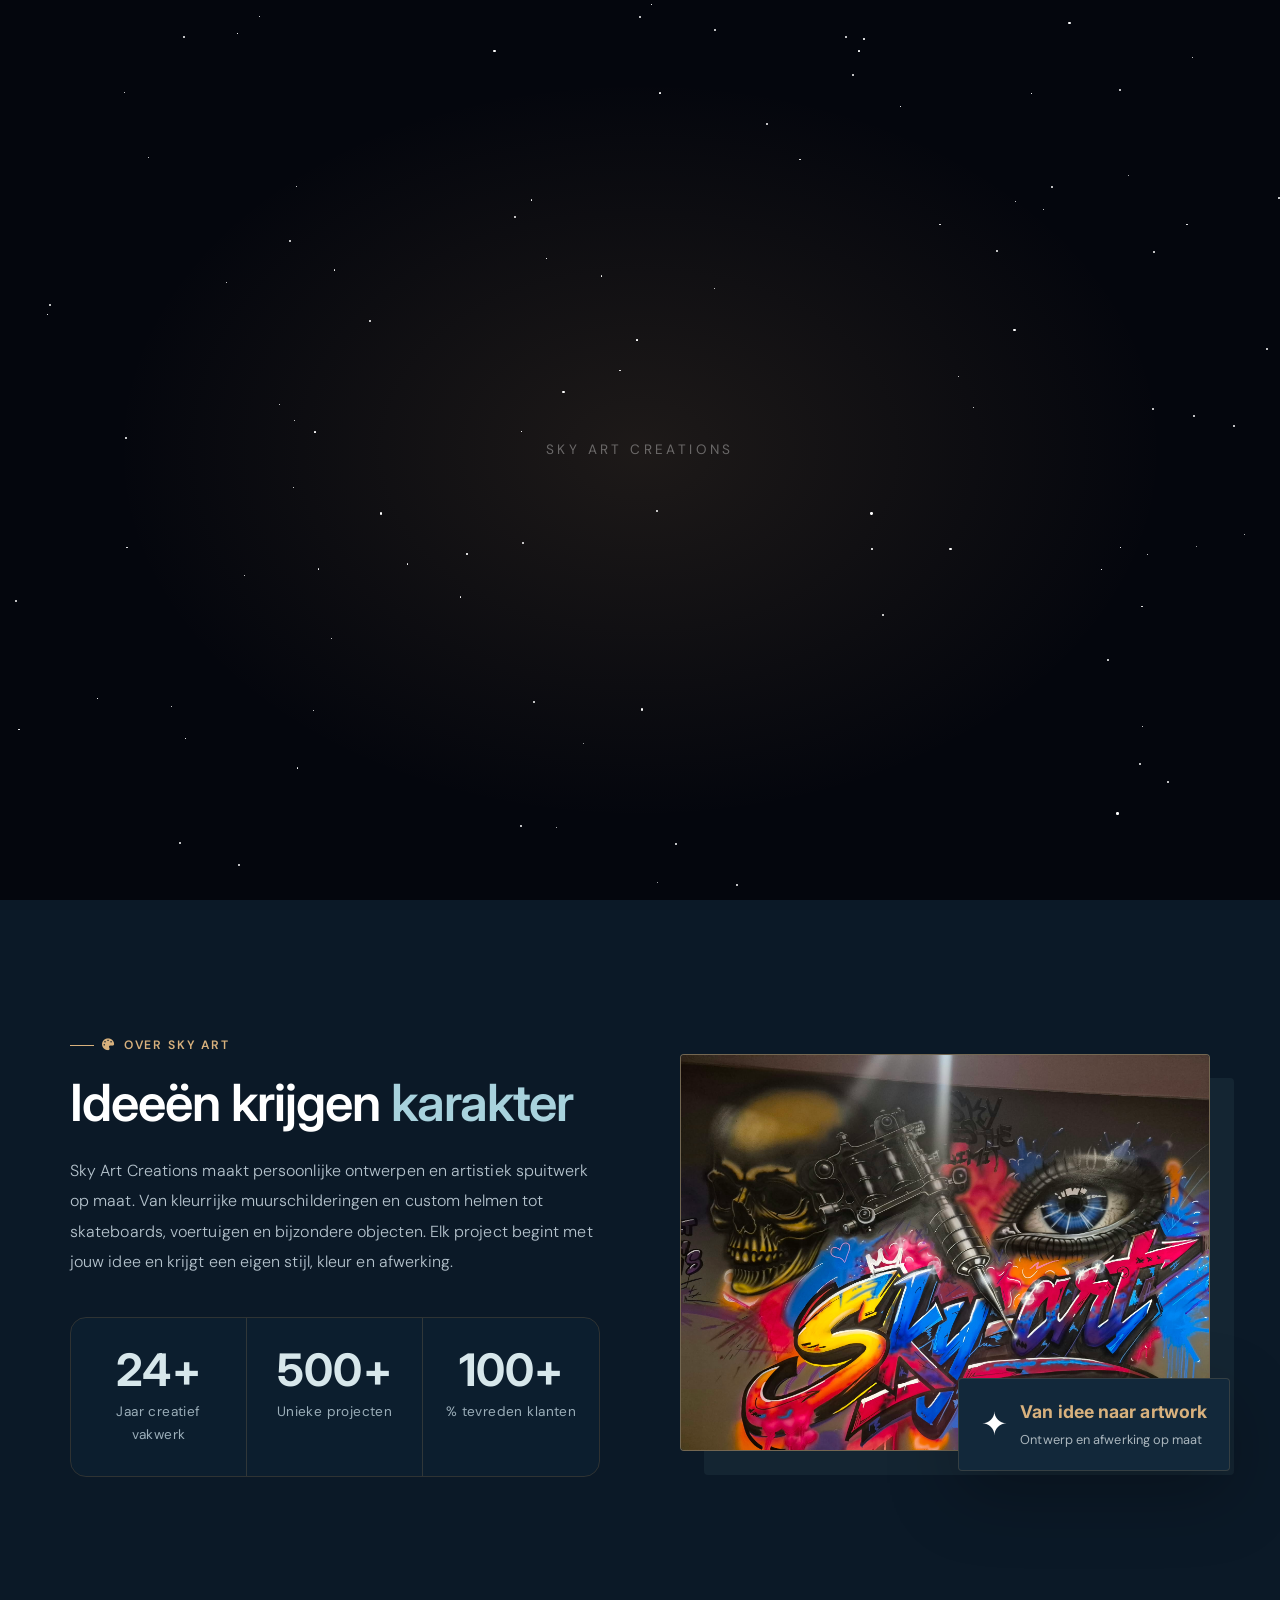
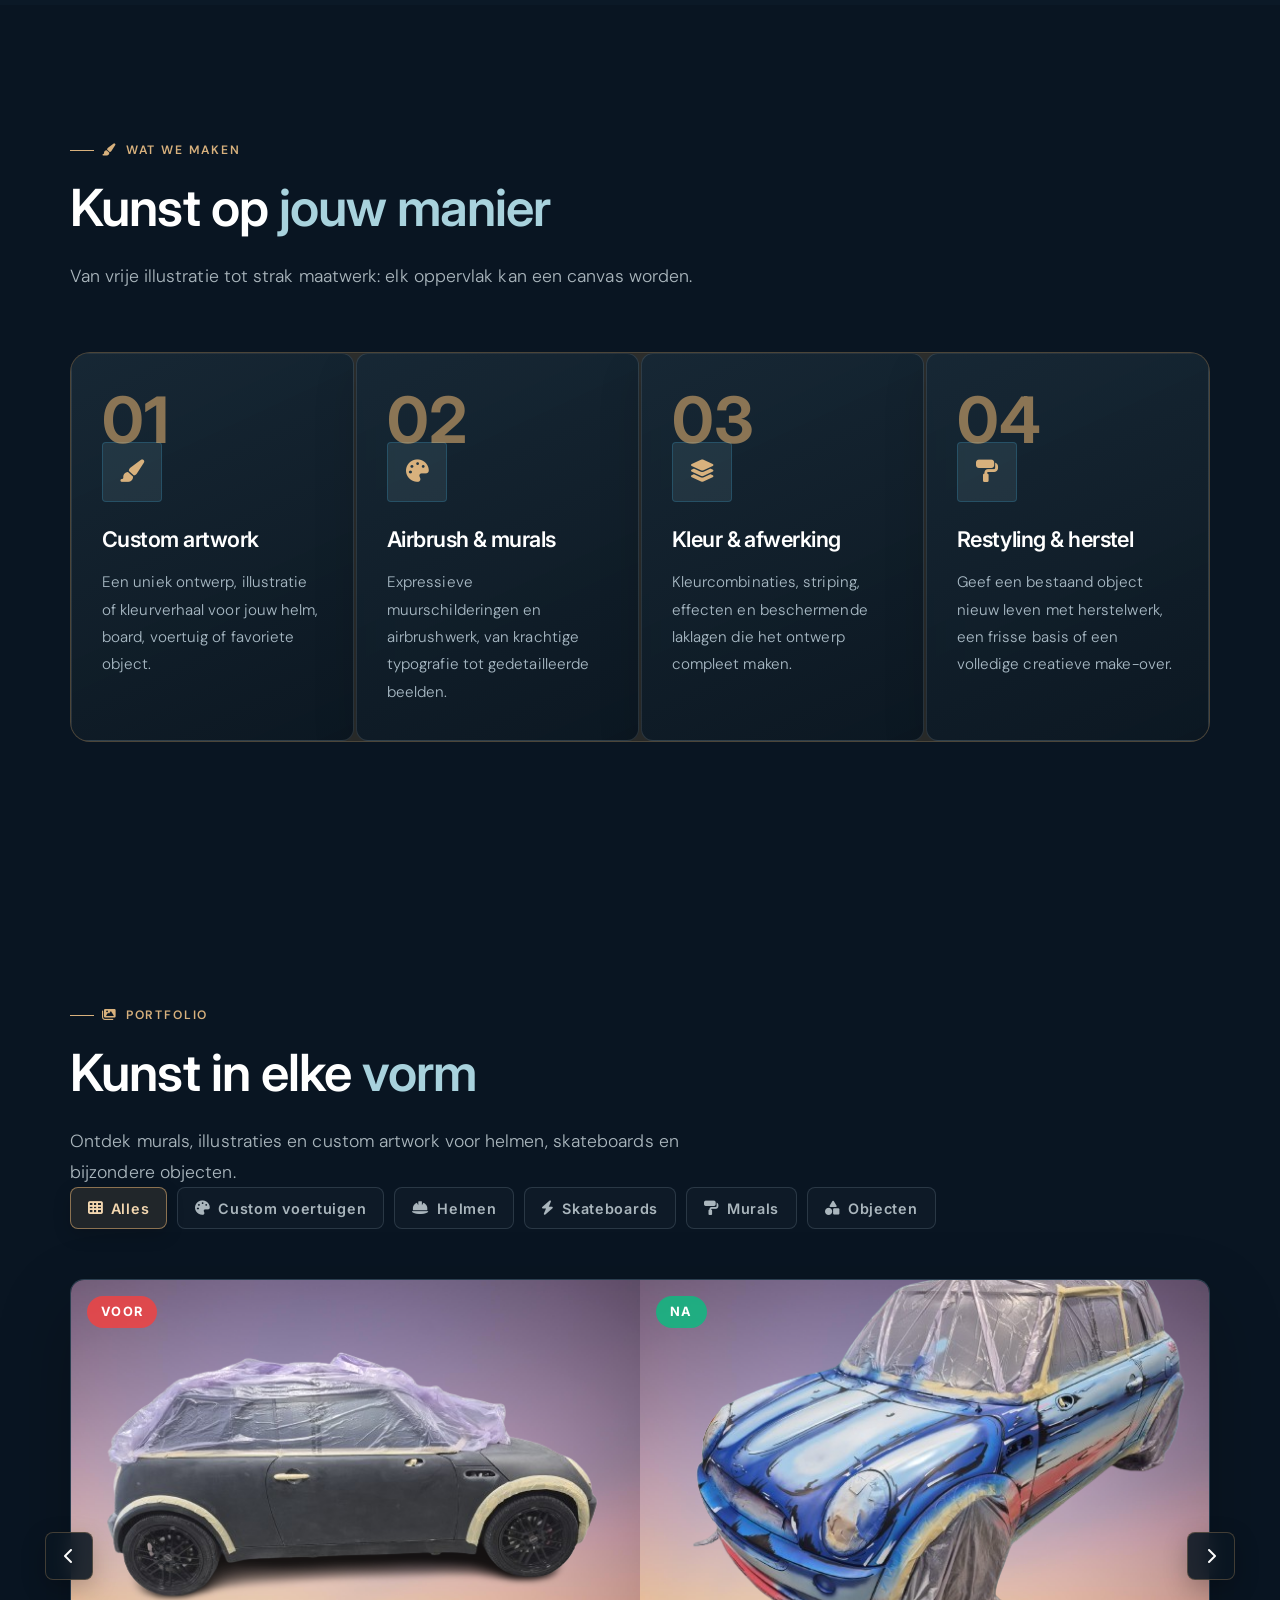
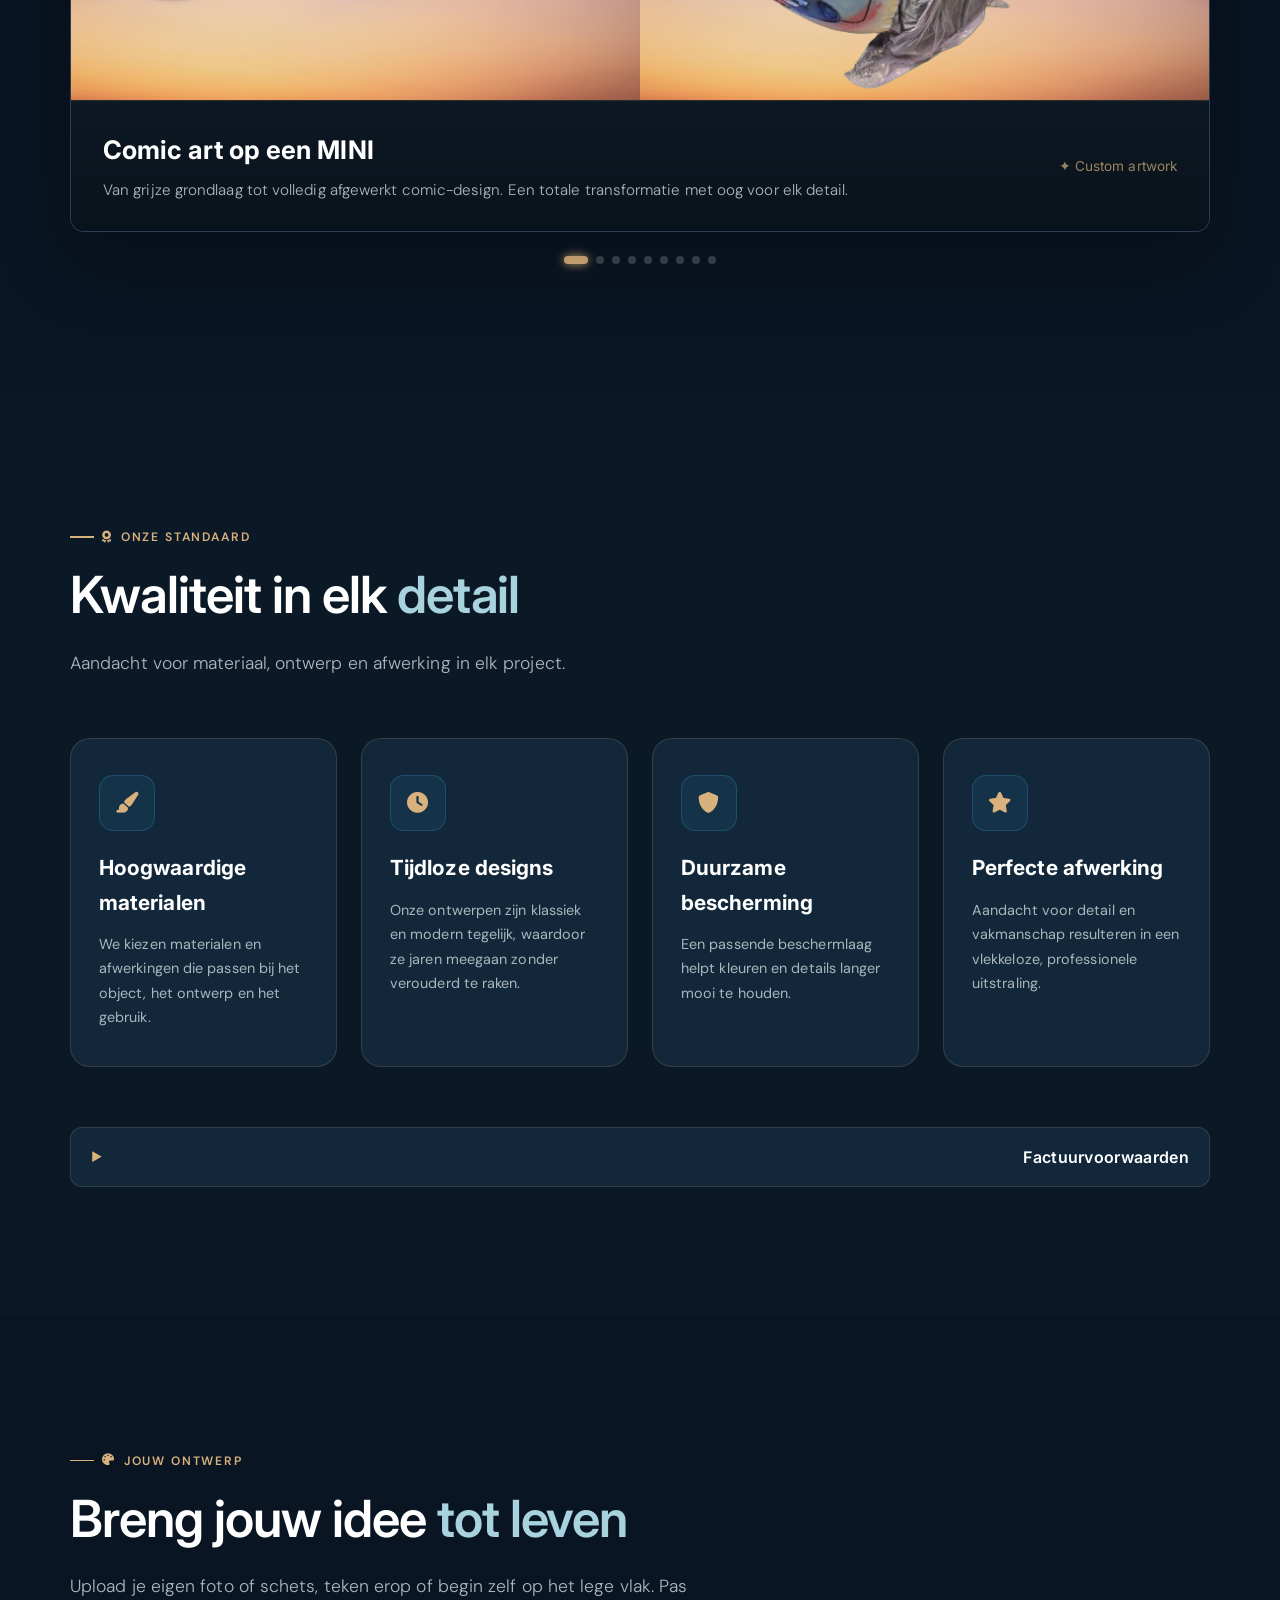
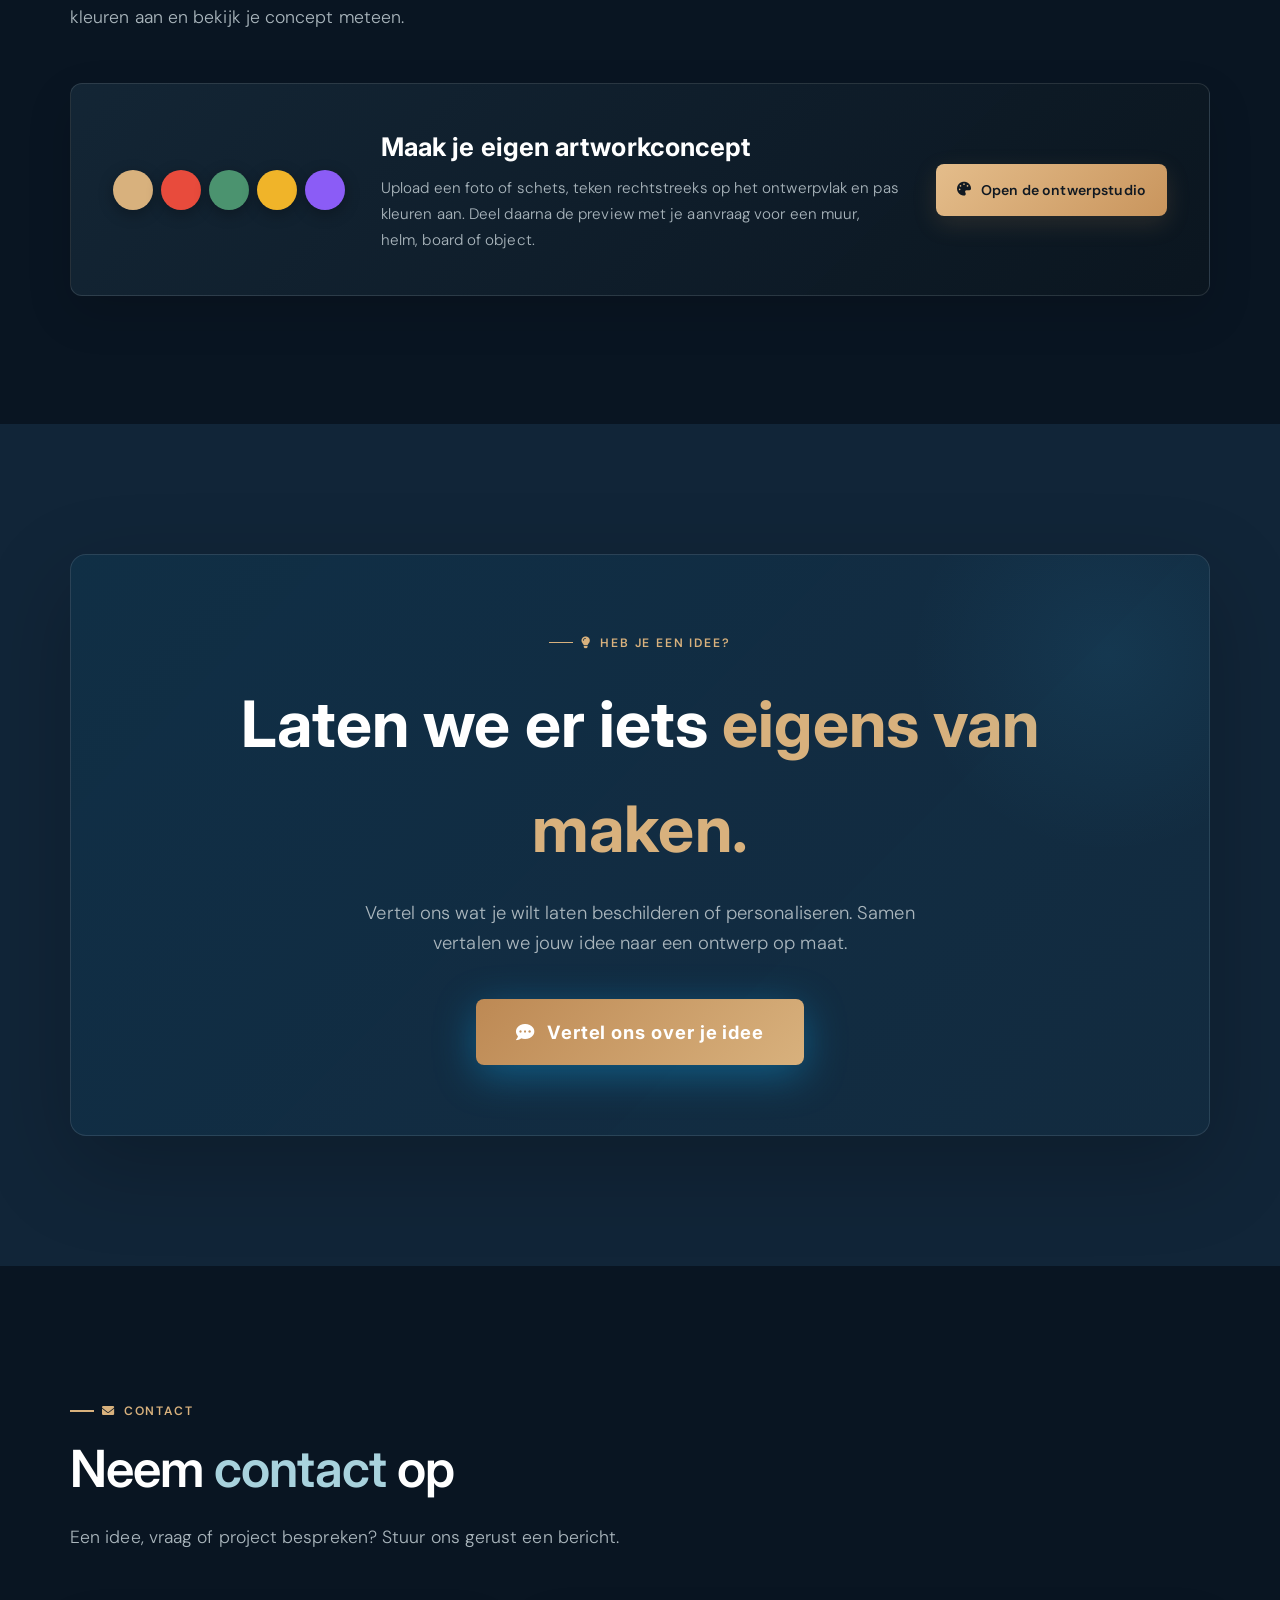
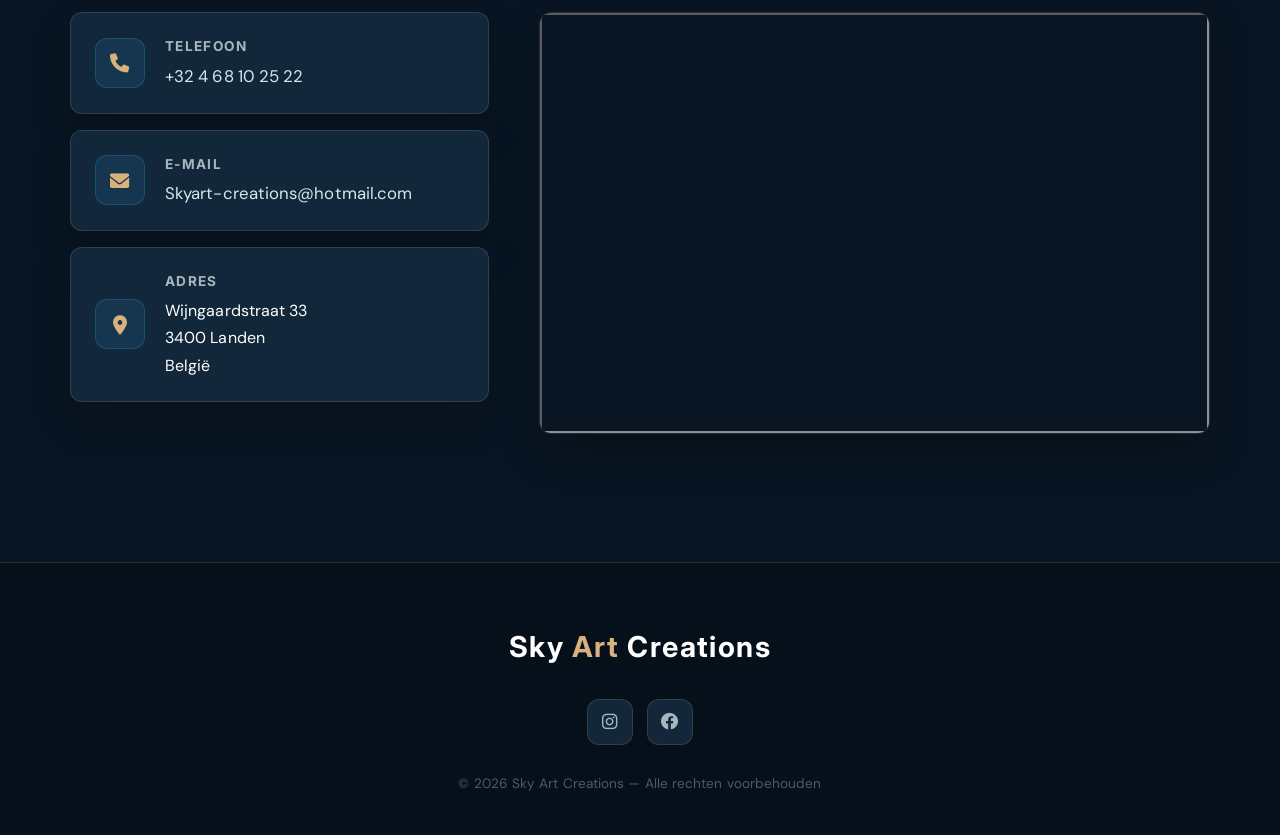
==== commit aad01c24: "color picer aangepast en mail functie verbeterd" ====
--- a/index.html
+++ b/index.html
@@ -3,8 +3,8 @@
 <head>
   <meta charset="UTF-8">
   <meta name="viewport" content="width=device-width, initial-scale=1.0">
-  <title>Sky Art Creations — Professioneel Vliegtuig Spuiten</title>
-  <meta name="description" content="Sky Art Creations - Specialist in professioneel spuiten en herlakken van vliegtuigen, boten, helmen en meer.">
+  <title>Sky Art Creations — Custom art & airbrush</title>
+  <meta name="description" content="Unieke custom art, airbrush, murals en spuitwerk op maat. Van helmen en skateboards tot voertuigen, muren en bijzondere objecten.">
   <link href="https://fonts.googleapis.com/css2?family=Inter:wght@400;500;600;700&family=Rajdhani:wght@400;500;600;700&family=DM+Sans:ital,opsz,wght@0,9..40,300;0,9..40,400;0,9..40,500;1,9..40,300&display=swap" rel="stylesheet">
   <link rel="stylesheet" href="https://cdnjs.cloudflare.com/ajax/libs/font-awesome/6.0.0/css/all.min.css">
   <link rel="stylesheet" href="skyArt.css">
@@ -16,9 +16,9 @@
   <div class="ls-bg"></div>
   <div class="ls-grid"></div>
   <div class="ls-stars" id="lsStars"></div>
-  <div class="ls-plane-wrap" id="lsPlane">
+  <div class="ls-art-mark-wrap" id="lsArtMark" aria-hidden="true">
     <div class="ls-trail"></div>
-    <div class="ls-plane">✈</div>
+    <div class="ls-art-mark">✦</div>
     
   </div>
   <div class="ls-center">
@@ -31,7 +31,7 @@
     <div class="cookie-icon">🍪</div>
     <div class="cookie-text">
       <strong>Deze website gebruikt cookies</strong>
-      <p>Cookies optimaliseren uw ervaring en ondersteunen vertaalfuncties. Wij verkopen uw gegevens nimmer aan derden.</p>
+      <p>Cookies helpen deze website goed te laten werken en uw voorkeuren te onthouden.</p>
     </div>
     <div class="cookie-buttons">
       <button id="cookieAccept" class="cookie-btn accept">Accepteren</button>
@@ -51,8 +51,8 @@
     <li><a href="#about"   class="nav-tab-link"><i class="fas fa-info-circle"></i> Over ons</a></li>
     <li><a href="#services" class="nav-tab-link"><i class="fas fa-cogs"></i> Diensten</a></li>
     <li><a href="#gallery" class="nav-tab-link"><i class="fas fa-images"></i> Galerij</a></li>
-    <li><a href="#color-tool" class="nav-tab-link"><i class="fas fa-palette"></i> Kleurenkiezer</a></li>
-    <li><a href="#contact" class="nav-tab-link nav-cta"><i class="fas fa-paper-plane"></i> Contact</a></li>
+    <li><a href="#color-tool" class="nav-tab-link"><i class="fas fa-palette"></i> Ontwerpstudio</a></li>
+    <li><a href="#contact" class="nav-tab-link nav-cta"><i class="fas fa-comment-dots"></i> Contact</a></li>
   </ul>
 
   <button class="nav-hamburger" id="hamburger" aria-label="Menu">
@@ -64,7 +64,7 @@
      HERO
 ============================= -->
 <section id="hero" class="hero-section">
-  <div class="hero-background"></div>
+  <div class="hero-background art-hero-background"></div>
   <div class="hero-overlay"></div>
   <div class="hero-grid"></div>
 
@@ -73,21 +73,21 @@
   <div class="hero-content">
     <div class="hero-badge">
       <i class="fas fa-certificate"></i>
-      <span>24+ Jaar Vakmanschap</span>
+      <span>Custom art · airbrush · spuitwerk</span>
     </div>
     <h1 class="hero-title">
       Sky Art
       <span class="line-sky">Creations</span>
     </h1>
     <p class="hero-subtitle">
-      Professioneel spuiten en herlakken van vliegtuigen, boten, helmen en meer — met oog voor elk detail.
+      Van eerste schets tot laatste laklaag: unieke ontwerpen op muren, helmen, skateboards, voertuigen en objecten.
     </p>
     <div class="hero-buttons">
       <button class="btn-primary" onclick="scrollToContact()">
-        <i class="fas fa-paper-plane"></i> Offerte aanvragen
+        <i class="fas fa-comment-dots"></i> Bespreek je idee
       </button>
       <a href="#gallery" class="btn-outline">
-        <i class="fas fa-images"></i> Bekijk galerij
+        <i class="fas fa-images"></i> Ontdek het werk
       </a>
     </div>
   </div>
@@ -105,21 +105,19 @@
   <div class="container">
     <div class="about-layout">
       <div>
-        <p class="section-tag"><i class="fas fa-plane"></i> Over ons</p>
-        <h2 class="section-title fade-in">Meer dan twee <span class="accent">decennia</span> in de lucht</h2>
+        <p class="section-tag"><i class="fas fa-palette"></i> Over Sky Art</p>
+        <h2 class="section-title fade-in">Ideeën krijgen <span class="accent">karakter</span></h2>
         <p class="about-text fade-in">
-          Sky Art Creations is gespecialiseerd in professioneel spuitwerk voor een breed scala aan objecten.
-          Van vliegtuigen en boten tot alledaagse items zoals helmen, fietsframes en motoronderdelen.
-          Wij zorgen voor een duurzame, krasvaste en stijlvolle afwerking op maat — altijd met oog voor detail en topkwaliteit.
+          Sky Art Creations maakt persoonlijke ontwerpen en artistiek spuitwerk op maat. Van kleurrijke muurschilderingen en custom helmen tot skateboards, voertuigen en bijzondere objecten. Elk project begint met jouw idee en krijgt een eigen stijl, kleur en afwerking.
         </p>
         <div class="stats-grid fade-in">
           <div class="stat-item">
             <div class="stat-number" data-target="24">0</div>
-            <p class="stat-label">Jaar ervaring</p>
+            <p class="stat-label">Jaar creatief vakwerk</p>
           </div>
           <div class="stat-item">
             <div class="stat-number" data-target="500">0</div>
-            <p class="stat-label">Projecten voltooid</p>
+            <p class="stat-label">Unieke projecten</p>
           </div>
           <div class="stat-item">
             <div class="stat-number" data-target="100">0</div>
@@ -130,13 +128,13 @@
 
       <div class="about-visual fade-in">
         <div class="about-image-frame">
-          <img src="Assets/Foto's/VliegtuigVoorGallerij1.png" alt="Sky Art werk" style="width:100%;height:100%;object-fit:cover;">
+          <img src="Assets/Foto's/Muurschildering-Urban-graffiti.jpeg" alt="Kleurrijke handgeschilderde mural van Sky Art Creations" style="width:100%;height:100%;object-fit:cover;">
         </div>
         <div class="about-cert">
-          <div class="about-cert-icon">✈️</div>
+          <div class="about-cert-icon">✦</div>
           <div class="about-cert-text">
-            <strong>Luchtvaart specialist</strong>
-            <span>Gecertificeerde vliegtuig coating</span>
+            <strong>Van idee naar artwork</strong>
+            <span>Ontwerp en afwerking op maat</span>
           </div>
         </div>
       </div>
@@ -149,34 +147,34 @@
 ============================= -->
 <section id="services" class="services-section">
   <div class="container">
-    <p class="section-tag fade-in"><i class="fas fa-cogs"></i> Diensten</p>
-    <h2 class="section-title fade-in">Wat wij <span class="accent">bieden</span></h2>
-    <p class="section-subtitle fade-in">Professionele lak- en spuitdiensten voor elk type project</p>
+    <p class="section-tag fade-in"><i class="fas fa-paint-brush"></i> Wat we maken</p>
+    <h2 class="section-title fade-in">Kunst op <span class="accent">jouw manier</span></h2>
+    <p class="section-subtitle fade-in">Van vrije illustratie tot strak maatwerk: elk oppervlak kan een canvas worden.</p>
 
     <div class="services-grid fade-in">
       <div class="service-card">
         <div class="service-num">01</div>
-        <div class="service-icon"><i class="fas fa-plane"></i></div>
-        <h3 class="service-title">Volledige Lakbeurten</h3>
-        <p class="service-description">Complete professionele lakbehandeling voor alle types vliegtuigen — van kleine sportvliegtuigen tot commerciële jets.</p>
+        <div class="service-icon"><i class="fas fa-paint-brush"></i></div>
+        <h3 class="service-title">Custom artwork</h3>
+        <p class="service-description">Een uniek ontwerp, illustratie of kleurverhaal voor jouw helm, board, voertuig of favoriete object.</p>
       </div>
       <div class="service-card">
         <div class="service-num">02</div>
         <div class="service-icon"><i class="fas fa-palette"></i></div>
-        <h3 class="service-title">Custom Designs & Striping</h3>
-        <p class="service-description">Unieke ontwerpen en striping op maat van uw wensen. Uw visie, onze vakkennis — een combinatie zonder gelijke.</p>
+        <h3 class="service-title">Airbrush & murals</h3>
+        <p class="service-description">Expressieve muurschilderingen en airbrushwerk, van krachtige typografie tot gedetailleerde beelden.</p>
       </div>
       <div class="service-card">
         <div class="service-num">03</div>
-        <div class="service-icon"><i class="fas fa-shield-alt"></i></div>
-        <h3 class="service-title">Anticorrosiebehandelingen</h3>
-        <p class="service-description">Geavanceerde bescherming tegen corrosie en weersinvloeden. Verleng de levensduur van uw vliegtuig aanzienlijk.</p>
+        <div class="service-icon"><i class="fas fa-layer-group"></i></div>
+        <h3 class="service-title">Kleur & afwerking</h3>
+        <p class="service-description">Kleurcombinaties, striping, effecten en beschermende laklagen die het ontwerp compleet maken.</p>
       </div>
       <div class="service-card">
         <div class="service-num">04</div>
         <div class="service-icon"><i class="fas fa-paint-roller"></i></div>
-        <h3 class="service-title">Herstel met Precisie</h3>
-        <p class="service-description">Vakkundige vervanging en herstel van beschadigde onderdelen — terug naar perfecte staat, onzichtbaar gerepareerd.</p>
+        <h3 class="service-title">Restyling & herstel</h3>
+        <p class="service-description">Geef een bestaand object nieuw leven met herstelwerk, een frisse basis of een volledige creatieve make-over.</p>
       </div>
     </div>
   </div>
@@ -188,205 +186,25 @@
 <section id="gallery" class="gallery-section">
   <div class="container">
     <p class="section-tag fade-in"><i class="fas fa-images"></i> Portfolio</p>
-    <h2 class="section-title fade-in">Onze <span class="accent">transformaties</span></h2>
-    <p class="section-subtitle fade-in">Van concept tot perfecte afwerking — bekijk ons werk per categorie.</p>
+    <h2 class="section-title fade-in">Kunst in elke <span class="accent">vorm</span></h2>
+    <p class="section-subtitle fade-in">Ontdek murals, illustraties en custom artwork voor helmen, skateboards en bijzondere objecten.</p>
 
     <!-- Category tabs -->
     <div class="gallery-tabs fade-in" id="galleryTabsContainer">
       <button class="gallery-tab-btn active" data-category="all"><i class="fas fa-th"></i> Alles</button>
-      <button class="gallery-tab-btn" data-category="vliegtuig"><i class="fas fa-plane"></i> Vliegtuigen</button>
-      <button class="gallery-tab-btn" data-category="boot"><i class="fas fa-ship"></i> Boten</button>
-      <button class="gallery-tab-btn" data-category="auto"><i class="fas fa-car"></i> Auto's</button>
-      <button class="gallery-tab-btn" data-category="fiets"><i class="fas fa-bicycle"></i> Fietsen</button>
-      <button class="gallery-tab-btn" data-category="helm"><i class="fas fa-user-astronaut"></i> Helmen</button>
-      <button class="gallery-tab-btn" data-category="skateboard"><i class="fas fa-skateboard"></i> Skateboards</button>
-      <button class="gallery-tab-btn" data-category="muurschildering"><i class="fas fa-paint-roller"></i> Muurschilderingen</button>
-      <button class="gallery-tab-btn" data-category="overig"><i class="fas fa-star"></i> Overig</button>
+      <button class="gallery-tab-btn" data-category="voertuigkunst"><i class="fas fa-palette"></i> Custom voertuigen</button>
+      <button class="gallery-tab-btn" data-category="helmen"><i class="fas fa-hard-hat"></i> Helmen</button>
+      <button class="gallery-tab-btn" data-category="skateboards"><i class="fas fa-bolt"></i> Skateboards</button>
+      <button class="gallery-tab-btn" data-category="murals"><i class="fas fa-paint-roller"></i> Murals</button>
+      <button class="gallery-tab-btn" data-category="objecten"><i class="fas fa-shapes"></i> Objecten</button>
       
     </div>
 
     <div class="gallery-slider fade-in">
       <div class="gallery-container" id="galleryContainer">
 
-        <!-- Project 1 - vliegtuig -->
-        <div class="gallery-slide active" data-category="vliegtuig">
-          <div class="comparison-grid">
-            <div class="comparison-item">
-              <img src="Assets/Foto's/VliegtuigVoorGallerij1.png" alt="Sportvliegtuig" class="comparison-image">
-            </div>
-            <div class="comparison-item">
-              <img src="Assets/Foto's/VliegtuigVoorGallerij2.jpg" alt="Sportvliegtuig" class="comparison-image">
-            </div>
-          </div>
-          <div class="slide-info">
-            <div>
-              <h3 class="slide-title">Experimenteel sportvliegtuig</h3>
-              <p class="slide-description">Felle groentinten met zwarte contourlijnen in cartoonstijl. Speelsheid en vakmanschap gecombineerd.</p>
-            </div>
-            <span style="color:var(--c-sky);font-family:var(--font-display);font-size:0.85rem;white-space:nowrap;opacity:0.7">✈ Vliegtuig</span>
-          </div>
-        </div>
-
-        <!-- Project 2 - vliegtuig -->
-        <div class="gallery-slide" data-category="vliegtuig">
-          <div class="comparison-grid">
-            <div class="comparison-item">
-              <img src="Assets/Foto's/Tussentijd1.jpg" alt="Technisch herstel" class="comparison-image">
-            </div>
-            <div class="comparison-item">
-              <img src="Assets/Foto's/Tussentijd2.jpg" alt="Technisch herstel" class="comparison-image">
-            </div>
-          </div>
-          <div class="slide-info">
-            <div>
-              <h3 class="slide-title">Technische herstelling</h3>
-              <p class="slide-description">Grondige revisie van het toestel. Mechanische en structurele herstelling met professionele lak.</p>
-            </div>
-            <span style="color:var(--c-sky);font-family:var(--font-display);font-size:0.85rem;white-space:nowrap;opacity:0.7">✈ Vliegtuig</span>
-          </div>
-        </div>
-
-        <!-- Project 3 - overig -->
-        <div class="gallery-slide" data-category="overig">
-          <div class="comparison-grid">
-            <div class="comparison-item">
-              <img src="Assets/Foto's/Fiets_art.png" alt="Fiets art" class="comparison-image">
-            </div>
-            <div class="comparison-item">
-              <img src="Assets/Foto's/Muur_art.jpg" alt="Muur art" class="comparison-image">
-            </div>
-          </div>
-          <div class="slide-info">
-            <div>
-              <h3 class="slide-title">Creatieve restyling</h3>
-              <p class="slide-description">Ook alledaagse objecten worden unieke blikvangers met originele en kleurrijke afwerking.</p>
-            </div>
-            <span style="color:var(--c-orange);font-family:var(--font-display);font-size:0.85rem;white-space:nowrap;opacity:0.7">✦ Overig</span>
-          </div>
-        </div>
-
-        <!-- Project 4 - vliegtuig -->
-        <div class="gallery-slide" data-category="vliegtuig">
-          <div class="comparison-grid">
-            <div class="comparison-item">
-              <img src="Assets/Foto's/Helicopter1_art.png" alt="Helikopter" class="comparison-image">
-            </div>
-            <div class="comparison-item">
-              <img src="Assets/Foto's/Helicopter2_art.png" alt="Helikopter" class="comparison-image">
-            </div>
-          </div>
-          <div class="slide-info">
-            <div>
-              <h3 class="slide-title">Helikopter restyling</h3>
-              <p class="slide-description">Strak lakwerk met creatieve accenten en oog voor detail.</p>
-            </div>
-            <span style="color:var(--c-sky);font-family:var(--font-display);font-size:0.85rem;white-space:nowrap;opacity:0.7">✈ Vliegtuig</span>
-          </div>
-        </div>
-
-        <!-- Projects 5-7 - boot -->
-        <div class="gallery-slide" data-category="boot">
-          <div class="comparison-grid">
-            <div class="comparison-item"><img src="Assets/Foto's/boot1.jpg" alt="Boot" class="comparison-image"></div>
-            <div class="comparison-item"><img src="Assets/Foto's/boot2.jpg" alt="Boot" class="comparison-image"></div>
-          </div>
-          <div class="slide-info">
-            <div>
-              <h3 class="slide-title">Boot restyling</h3>
-              <p class="slide-description">Strak lakwerk met professionele voorbereiding, nauwkeurig afplakwerk en oog voor detail.</p>
-            </div>
-            <span style="color:#3b82f6;font-family:var(--font-display);font-size:0.85rem;white-space:nowrap;opacity:0.7">⛵ Boot</span>
-          </div>
-        </div>
-        <div class="gallery-slide" data-category="boot">
-          <div class="comparison-grid">
-            <div class="comparison-item"><img src="Assets/Foto's/boot3.jpg" alt="Boot" class="comparison-image"></div>
-            <div class="comparison-item"><img src="Assets/Foto's/boot4.jpg" alt="Boot" class="comparison-image"></div>
-          </div>
-          <div class="slide-info">
-            <div><h3 class="slide-title">Boot restyling</h3><p class="slide-description">Strak afplakwerk en zorgvuldige voorbereiding voor een perfecte lakopbouw.</p></div>
-            <span style="color:#3b82f6;font-family:var(--font-display);font-size:0.85rem;white-space:nowrap;opacity:0.7">⛵ Boot</span>
-          </div>
-        </div>
-        <div class="gallery-slide" data-category="boot">
-          <div class="comparison-grid">
-            <div class="comparison-item"><img src="Assets/Foto's/boot5.jpg" alt="Boot" class="comparison-image"></div>
-            <div class="comparison-item"><img src="Assets/Foto's/boot6.jpg" alt="Boot" class="comparison-image"></div>
-          </div>
-          <div class="slide-info">
-            <div><h3 class="slide-title">Boot restyling</h3><p class="slide-description">Nette afwerking met strakke lijnen, hoogwaardige lak en oog voor detail.</p></div>
-            <span style="color:#3b82f6;font-family:var(--font-display);font-size:0.85rem;white-space:nowrap;opacity:0.7">⛵ Boot</span>
-          </div>
-        </div>
-
-        <!-- Projects 8-9 - fiets -->
-        <div class="gallery-slide" data-category="fiets">
-          <div class="comparison-grid">
-            <div class="comparison-item"><img src="Assets/Foto's/fiets1.jpg" alt="Fiets" class="comparison-image"></div>
-            <div class="comparison-item"><img src="Assets/Foto's/fiets2.jpg" alt="Fiets" class="comparison-image"></div>
-          </div>
-          <div class="slide-info">
-            <div><h3 class="slide-title">Fietsframe herstel</h3><p class="slide-description">Nauwkeurige schade-inspectie en precieze metingen voor een strakke en duurzame afwerking.</p></div>
-            <span style="color:#22c55e;font-family:var(--font-display);font-size:0.85rem;white-space:nowrap;opacity:0.7">🚲 Fiets</span>
-          </div>
-        </div>
-        <div class="gallery-slide" data-category="fiets">
-          <div class="comparison-grid">
-            <div class="comparison-item">
-              <img src="Assets/Foto's/FietsVoor.jpg" alt="Fiets" class="comparison-image">
-              <div class="comparison-label before">Tijdens</div>
-            </div>
-            <div class="comparison-item">
-              <img src="Assets/Foto's/FietsNa.jpg" alt="Fiets" class="comparison-image">
-              <div class="comparison-label after">NA</div>
-            </div>
-          </div>
-          <div class="slide-info">
-            <div><h3 class="slide-title">Fiets restyling</h3><p class="slide-description">Strakke, vernieuwde lak met een frisse uitstraling en oog voor detail.</p></div>
-            <span style="color:#22c55e;font-family:var(--font-display);font-size:0.85rem;white-space:nowrap;opacity:0.7">🚲 Fiets</span>
-          </div>
-        </div>
-
-        <!-- Projects 10-12 - overig -->
-        <div class="gallery-slide" data-category="overig">
-          <div class="comparison-grid">
-            <div class="comparison-item"><img src="Assets/Foto's/Helm1.jpg" alt="Helm" class="comparison-image"></div>
-            <div class="comparison-item"><img src="Assets/Foto's/helm2.jpg" alt="Helm" class="comparison-image"></div>
-          </div>
-          <div class="slide-info">
-            <div><h3 class="slide-title">Helm restyling</h3><p class="slide-description">Hoogglans afwerking met strakke decals en een clean, gepersonaliseerd design.</p></div>
-            <span style="color:var(--c-orange);font-family:var(--font-display);font-size:0.85rem;white-space:nowrap;opacity:0.7">✦ Overig</span>
-          </div>
-        </div>
-        <div class="gallery-slide" data-category="overig">
-          <div class="comparison-grid">
-            <div class="comparison-item">
-              <img src="Assets/Foto's/Machine1.jpg" alt="Machine" class="comparison-image">
-              <div class="comparison-label before">VOOR</div>
-            </div>
-            <div class="comparison-item">
-              <img src="Assets/Foto's/machine2.jpg" alt="Machine" class="comparison-image">
-              <div class="comparison-label after">NA</div>
-            </div>
-          </div>
-          <div class="slide-info">
-            <div><h3 class="slide-title">Philips PerfectDraft restyling</h3><p class="slide-description">Strakke nieuwe verflaag met zorgvuldige voorbereiding en professionele afwerking.</p></div>
-            <span style="color:var(--c-orange);font-family:var(--font-display);font-size:0.85rem;white-space:nowrap;opacity:0.7">✦ Overig</span>
-          </div>
-        </div>
-        <div class="gallery-slide" data-category="overig">
-          <div class="comparison-grid">
-            <div class="comparison-item"><img src="Assets/Foto's/mask1.jpg" alt="Masker" class="comparison-image"></div>
-            <div class="comparison-item"><img src="Assets/Foto's/mask2.jpg" alt="Masker" class="comparison-image"></div>
-          </div>
-          <div class="slide-info">
-            <div><h3 class="slide-title">Masker restyling</h3><p class="slide-description">Unieke kleurencombinatie met een artistieke touch en perfecte lakafwerking.</p></div>
-            <span style="color:var(--c-orange);font-family:var(--font-display);font-size:0.85rem;white-space:nowrap;opacity:0.7">✦ Overig</span>
-          </div>
-        </div>
-
 <!-- MINI Cooper - voor/na -->
-<div class="gallery-slide" data-category="auto">
+<div class="gallery-slide" data-category="voertuigkunst">
   <div class="comparison-grid">
     <div class="comparison-item">
       <img src="Assets/Foto's/MiniVoor1.png" alt="MINI Cooper voor" class="comparison-image">
@@ -399,15 +217,15 @@
   </div>
   <div class="slide-info">
     <div>
-      <h3 class="slide-title">MINI Cooper — Voor & Na</h3>
+        <h3 class="slide-title">Comic art op een MINI</h3>
       <p class="slide-description">Van grijze grondlaag tot volledig afgewerkt comic-design. Een totale transformatie met oog voor elk detail.</p>
     </div>
-    <span style="color:var(--c-orange);font-family:var(--font-display);font-size:0.85rem;white-space:nowrap;opacity:0.7">🚗 Auto</span>
+    <span style="color:var(--c-orange);font-family:var(--font-display);font-size:0.85rem;white-space:nowrap;opacity:0.7">✦ Custom artwork</span>
   </div>
 </div>
 
 <!-- MINI Cooper - detailwerk -->
-<div class="gallery-slide" data-category="auto">
+<div class="gallery-slide" data-category="voertuigkunst">
   <div class="comparison-grid">
     <div class="comparison-item">
       <img src="Assets/Foto's/MiniDetail1.png" alt="MINI Cooper zijdeur detail" class="comparison-image">
@@ -418,16 +236,16 @@
   </div>
   <div class="slide-info">
     <div>
-      <h3 class="slide-title">MINI Cooper — Detailwerk & Signatuur</h3>
+      <h3 class="slide-title">Handgeschilderde details</h3>
       <p class="slide-description">Zwarte contourlijnen over een blauwe verlooplaag — vakmanschap en creativiteit gecombineerd in één uniek eindresultaat.</p>
     </div>
-    <span style="color:var(--c-orange);font-family:var(--font-display);font-size:0.85rem;white-space:nowrap;opacity:0.7">🚗 Auto</span>
+    <span style="color:var(--c-orange);font-family:var(--font-display);font-size:0.85rem;white-space:nowrap;opacity:0.7">✦ Custom artwork</span>
   </div>
 </div>
 
 
 <!-- Nieuwe projecten uit de WhatsApp-fotoreeks -->
-<div class="gallery-slide" data-category="helm">
+<div class="gallery-slide" data-category="helmen">
   <div class="comparison-grid">
     <div class="comparison-item"><img src="Assets/Foto's/Helm-Phillips-Racing-design.jpeg" alt="Blauwe custom racehelm met sponsorgraphics" class="comparison-image"></div>
     <div class="comparison-item"><img src="Assets/Foto's/Helm-Elf-Michelin-customdesign.jpeg" alt="Rood-blauwe racehelm met handgeschilderde sponsorgraphics" class="comparison-image"></div>
@@ -435,15 +253,15 @@
   <div class="slide-info"><div><h3 class="slide-title">Custom racehelmen</h3><p class="slide-description">Persoonlijke racegraphics met diepe blauwtinten, roodaccenten en sponsorbelettering.</p></div><span class="gallery-project-tag">Helmen</span></div>
 </div>
 
-<div class="gallery-slide" data-category="skateboard">
+<div class="gallery-slide" data-category="skateboards">
   <div class="comparison-grid">
     <div class="comparison-item"><img src="Assets/Foto's/Skateboards-Green-graffiti-collection.jpeg" alt="Set skateboards met groen graffiti- en airbrushdesign" class="comparison-image"></div>
-    <div class="comparison-item"><img src="Assets/Foto's/Skateboard-Helikopter-illustratie.jpeg" alt="Blauw skateboard met gedetailleerde helikopterillustratie" class="comparison-image"></div>
+    <div class="comparison-item"><img src="Assets/Foto's/Skateboard-Koningin-bij.jpeg" alt="Custom skateboard met illustratie en airbrushdetails" class="comparison-image"></div>
   </div>
   <div class="slide-info"><div><h3 class="slide-title">Skateboard art</h3><p class="slide-description">Van expressieve graffiti en airbrush tot een gedetailleerde illustratie op een custom deck.</p></div><span class="gallery-project-tag">Skateboards</span></div>
 </div>
 
-<div class="gallery-slide" data-category="skateboard">
+<div class="gallery-slide" data-category="skateboards">
   <div class="comparison-grid">
     <div class="comparison-item"><img src="Assets/Foto's/Skateboard-Orange-custom-trucks.jpeg" alt="Skateboard trucks met rood-oranje custom spuitwerk" class="comparison-image"></div>
     <div class="comparison-item"><img src="Assets/Foto's/Skateboard-Koningin-bij.jpeg" alt="Blauw skateboard met gouden bij- en kroonillustratie" class="comparison-image"></div>
@@ -451,7 +269,7 @@
   <div class="slide-info"><div><h3 class="slide-title">Custom details op decks en trucks</h3><p class="slide-description">Kleur, illustratie en detailwerk maken van elk onderdeel een eigen ontwerp.</p></div><span class="gallery-project-tag">Skateboards</span></div>
 </div>
 
-<div class="gallery-slide" data-category="muurschildering">
+<div class="gallery-slide" data-category="murals">
   <div class="comparison-grid">
     <div class="comparison-item"><img src="Assets/Foto's/Muurschildering-Urban-graffiti.jpeg" alt="Kleurrijke urban graffiti-muurschildering" class="comparison-image"></div>
     <div class="comparison-item"><img src="Assets/Foto's/Muurschildering-Green-skull.jpeg" alt="Groene fantasy-schedel als muurschildering" class="comparison-image"></div>
@@ -459,7 +277,7 @@
   <div class="slide-info"><div><h3 class="slide-title">Muurschilderingen op maat</h3><p class="slide-description">Grootse beelden met airbrush, kleurverloop en verfijnde details — rechtstreeks op de wand.</p></div><span class="gallery-project-tag">Wall art</span></div>
 </div>
 
-<div class="gallery-slide" data-category="muurschildering">
+<div class="gallery-slide" data-category="murals">
   <div class="comparison-grid">
     <div class="comparison-item"><img src="Assets/Foto's/Muurschildering-Red-lips.jpeg" alt="Rode lippen als opvallende mural" class="comparison-image"></div>
     <div class="comparison-item"><img src="Assets/Foto's/Muurschildering-Green-skull.jpeg" alt="Groene fantasy-schedel als muurschildering" class="comparison-image"></div>
@@ -467,6 +285,22 @@
   <div class="slide-info"><div><h3 class="slide-title">Airbrush & fantasy art</h3><p class="slide-description">Van krachtige pop-art tot gedetailleerde fantasybeelden, volledig op maat uitgewerkt.</p></div><span class="gallery-project-tag">Wall art</span></div>
 </div>
 
+<div class="gallery-slide" data-category="objecten">
+  <div class="comparison-grid">
+    <div class="comparison-item"><img src="Assets/Foto's/Machine1.jpg" alt="Object voor de artistieke restyling" class="comparison-image"><div class="comparison-label before">VOOR</div></div>
+    <div class="comparison-item"><img src="Assets/Foto's/machine2.jpg" alt="Object na de artistieke restyling" class="comparison-image"><div class="comparison-label after">NA</div></div>
+  </div>
+  <div class="slide-info"><div><h3 class="slide-title">Alledaags object, eigen karakter</h3><p class="slide-description">Een functioneel object krijgt een opvallende nieuwe uitstraling met kleur, voorbereiding en een strakke lakafwerking.</p></div><span class="gallery-project-tag">Objectkunst</span></div>
+</div>
+
+<div class="gallery-slide" data-category="voertuigkunst">
+  <div class="comparison-grid">
+    <div class="comparison-item"><img src="Assets/Foto's/VliegtuigVoorGallerij1.png" alt="Sportvliegtuig met custom artwork" class="comparison-image"></div>
+    <div class="comparison-item"><img src="Assets/Foto's/VliegtuigVoorGallerij2.jpg" alt="Detail van custom kunstwerk op een sportvliegtuig" class="comparison-image"></div>
+  </div>
+  <div class="slide-info"><div><h3 class="slide-title">Custom artwork op een sportvliegtuig</h3><p class="slide-description">Een persoonlijk kleur- en illustratieontwerp op een vliegtuig, als één van de vele mogelijke dragers voor custom art.</p></div><span class="gallery-project-tag">Custom voertuig</span></div>
+</div>
+
       </div>
 
       <button class="gallery-nav prev" onclick="previousSlide()"><i class="fas fa-chevron-left"></i></button>
@@ -484,13 +318,13 @@
   <div class="container">
     <p class="section-tag fade-in"><i class="fas fa-award"></i> Onze standaard</p>
     <h2 class="section-title fade-in">Kwaliteit in elk <span class="accent">detail</span></h2>
-    <p class="section-subtitle fade-in">Gemeenschappelijke kenmerken in al onze projecten</p>
+    <p class="section-subtitle fade-in">Aandacht voor materiaal, ontwerp en afwerking in elk project.</p>
 
     <div class="comparison-grid-layout fade-in">
       <div class="comparison-item-detailed">
         <div class="comparison-icon"><i class="fas fa-paint-brush"></i></div>
         <h3>Hoogwaardige materialen</h3>
-        <p>Alle projecten maken gebruik van premium lakken en coatings die bestand zijn tegen extreme weersomstandigheden.</p>
+        <p>We kiezen materialen en afwerkingen die passen bij het object, het ontwerp en het gebruik.</p>
       </div>
       <div class="comparison-item-detailed">
         <div class="comparison-icon"><i class="fas fa-clock"></i></div>
@@ -500,7 +334,7 @@
       <div class="comparison-item-detailed">
         <div class="comparison-icon"><i class="fas fa-shield-alt"></i></div>
         <h3>Duurzame bescherming</h3>
-        <p>Elke afwerking biedt optimale bescherming tegen corrosie, UV-straling en weersinvloeden.</p>
+        <p>Een passende beschermlaag helpt kleuren en details langer mooi te houden.</p>
       </div>
       <div class="comparison-item-detailed">
         <div class="comparison-icon"><i class="fas fa-star"></i></div>
@@ -553,24 +387,24 @@
 ============================= -->
 <section id="color-tool" class="color-tool-section">
   <div class="container">
-    <p class="section-tag fade-in"><i class="fas fa-palette"></i> Design tool</p>
-    <h2 class="section-title fade-in">Vliegtuig <span class="accent">Kleurenkiezer</span></h2>
-    <p class="section-subtitle fade-in">Test verschillende kleuren en ontdek welk design het beste bij uw project past.</p>
+    <p class="section-tag fade-in"><i class="fas fa-palette"></i> Jouw ontwerp</p>
+    <h2 class="section-title fade-in">Breng jouw idee <span class="accent">tot leven</span></h2>
+    <p class="section-subtitle fade-in">Upload je eigen foto of schets, teken erop of begin zelf op het lege vlak. Pas kleuren aan en bekijk je concept meteen.</p>
 
     <div class="color-tool-cta fade-in">
       <div class="color-tool-preview">
-        <div class="color-dot" style="background:#0ea5e9"></div>
-        <div class="color-dot" style="background:#ef4444"></div>
-        <div class="color-dot" style="background:#10b981"></div>
-        <div class="color-dot" style="background:#f59e0b"></div>
+        <div class="color-dot" style="background:#d8b17d"></div>
+        <div class="color-dot" style="background:#e84b3c"></div>
+        <div class="color-dot" style="background:#4b936f"></div>
+        <div class="color-dot" style="background:#f0b429"></div>
         <div class="color-dot" style="background:#8b5cf6"></div>
       </div>
       <div class="color-tool-text">
-        <h3>Kies uw kleuren</h3>
-        <p>Visualiseer uw vliegtuig in elke gewenste kleur voordat we beginnen. Kies uit ons kleurenpalet of stel uw eigen kleur in.</p>
+        <h3>Maak je eigen artworkconcept</h3>
+        <p>Upload een foto of schets, teken rechtstreeks op het ontwerpvlak en pas kleuren aan. Deel daarna de preview met je aanvraag voor een muur, helm, board of object.</p>
       </div>
       <a href="color-picker.html" class="btn-primary">
-        ✈️ Open kleurenkiezer
+        <i class="fas fa-palette"></i> Open de ontwerpstudio
       </a>
     </div>
   </div>
@@ -582,12 +416,12 @@
 <section id="project-request" class="project-request-section fade-in">
   <div class="container">
     <div class="request-wrapper">
-      <p class="section-tag" style="justify-content:center;margin-bottom:20px"><i class="fas fa-rocket"></i> Start uw project</p>
-      <h2 class="request-title">Klaar om te <span style="color:var(--c-sky)">beginnen?</span></h2>
-      <p class="request-subtitle">Start uw project door ons aanvraagformulier in te vullen. Wij nemen zo snel mogelijk contact met u op voor een vrijblijvende offerte.</p>
+      <p class="section-tag" style="justify-content:center;margin-bottom:20px"><i class="fas fa-lightbulb"></i> Heb je een idee?</p>
+      <h2 class="request-title">Laten we er iets <span style="color:var(--c-sky)">eigens van maken.</span></h2>
+      <p class="request-subtitle">Vertel ons wat je wilt laten beschilderen of personaliseren. Samen vertalen we jouw idee naar een ontwerp op maat.</p>
       <a href="https://docs.google.com/forms/d/e/1FAIpQLSciNqC7VuZM6MkcSLUs0uo4Q5Yd1hLB0YDERBXBOEue6KUDFw/viewform"
          target="_blank" class="request-btn">
-        <i class="fas fa-paper-plane"></i> Open aanvraagformulier
+        <i class="fas fa-comment-dots"></i> Vertel ons over je idee
       </a>
     </div>
   </div>
@@ -600,7 +434,7 @@
   <div class="container">
     <p class="section-tag fade-in"><i class="fas fa-envelope"></i> Contact</p>
     <h2 class="section-title fade-in">Neem <span class="accent">contact</span> op</h2>
-    <p class="section-subtitle fade-in">Vrijblijvende offerte aanvragen of meer info? We horen graag van u.</p>
+    <p class="section-subtitle fade-in">Een idee, vraag of project bespreken? Stuur ons gerust een bericht.</p>
 
     <div class="contact-grid">
       <div class="contact-info">
--- a/skyArt.css
+++ b/skyArt.css
@@ -161,7 +161,7 @@
 
 .hero-background {
   position: absolute; inset: 0;
-  background-image: url("Assets/Foto's/VliegtuigVoorGallerij1.png");
+  background-image: url("Assets/Foto's/Muurschildering-Urban-graffiti.jpeg");
   background-size: cover;
   background-position: center;
   transform-origin: center;
@@ -1781,18 +1781,18 @@
   to   { opacity: 0.7; }
 }
 
-/* Vliegtuig */
-.ls-plane-wrap {
+/* Artistieke laadanimatie */
+.ls-art-mark-wrap {
   position: absolute;
   top: 45%;
   left: -400px;
   display: flex;
   align-items: center;
   gap: 0;
-  animation: planeFly 4s cubic-bezier(0.3, 0, 0.5, 1) 0.5s forwards;
-}
-
-@keyframes planeFly {
+  animation: artMarkFly 4s cubic-bezier(0.3, 0, 0.5, 1) 0.5s forwards;
+}
+
+@keyframes artMarkFly {
   0%   { left: -400px; top: 45%; }
   30%  { top: 40%; }
   60%  { top: 47%; }
@@ -1814,16 +1814,16 @@
   100% { width: 400px; opacity: 0; }
 }
 
-.ls-plane {
+.ls-art-mark {
   font-size: 5rem;
   filter: drop-shadow(0 0 20px rgba(56,189,248,0.9))
           drop-shadow(0 0 50px rgba(14,165,233,0.5));
-  animation: planeBob 0.5s ease-in-out infinite alternate;
+  animation: artMarkBob 0.5s ease-in-out infinite alternate;
   z-index: 2;
   line-height: 1;
 }
 
-@keyframes planeBob {
+@keyframes artMarkBob {
   from { transform: translateY(0) rotate(-2deg); }
   to   { transform: translateY(-8px) rotate(1deg); }
 }
@@ -2180,3 +2180,93 @@
 .gallery-nav { border: 1px solid rgba(212,166,107,.28); background: rgba(10,22,34,.88); }
 .gallery-nav:hover { border-color: rgba(212,166,107,.7); background: #162a3b; }
 button:focus-visible,a:focus-visible { outline: 2px solid #e8c18f; outline-offset: 3px; }
+
+/* Art-first visual direction */
+:root {
+  --c-border: rgba(212,166,107,.18);
+  --c-sky: #d8b17d;
+  --c-sky-dim: #bd8954;
+  --c-sky-glow: rgba(216,177,125,.2);
+  --c-orange: #d8b17d;
+  --c-orange-glow: rgba(216,177,125,.22);
+  --c-muted: #aab6bd;
+  --c-subtle: #2d3e4a;
+}
+.art-hero-background {
+  background-image: url("Assets/Foto's/Muurschildering-Urban-graffiti.jpeg");
+  background-position: center 46%;
+  animation: none;
+  transform: scale(1.015);
+}
+.art-hero-background + .hero-overlay {
+  background: linear-gradient(90deg, rgba(5,14,24,.94) 0%, rgba(5,14,24,.78) 46%, rgba(5,14,24,.38) 100%),
+              linear-gradient(0deg, rgba(5,14,24,.7), transparent 45%);
+}
+.hero-grid { display: none; }
+.gallery-tab-btn.active,.gallery-tab-btn:hover { color: #f3d7b0; }
+@media (max-width: 600px) {
+  .art-hero-background { background-position: 57% center; }
+}
+
+.cookie-btn.accept { background:linear-gradient(135deg,#e4bd8b,#c9955d); color:#111922; box-shadow:0 4px 16px rgba(201,149,93,.22); }
+.cookie-btn.accept:hover { box-shadow:0 6px 22px rgba(201,149,93,.28); }
+.ls-grid { display:none; }
+.ls-bg { background:radial-gradient(ellipse at 50% 50%,rgba(212,166,107,.12),transparent 58%); }
+.ls-trail { background:linear-gradient(to left,rgba(212,166,107,.72),transparent); }
+.ls-art-mark { color:#e3c091; filter:drop-shadow(0 0 18px rgba(212,166,107,.48)); }
+
+/* Final polish: deliberate spacing, softer surfaces, and clearer interactions */
+:root { --font-display:'Inter','DM Sans',Arial,sans-serif; }
+.site-nav {
+  border-bottom:1px solid rgba(220,229,232,.1);
+  background:rgba(8,17,26,.88);
+  backdrop-filter:blur(18px);
+  -webkit-backdrop-filter:blur(18px);
+}
+.nav-logo { letter-spacing:-.055em; }
+.nav-tab-link { transition:color .2s ease,background .2s ease; }
+.nav-tab-link:hover { color:#f0d5b2; }
+.hero-content { max-width:1180px; }
+.hero-badge { border-color:rgba(225,236,243,.2); background:rgba(8,17,26,.44); backdrop-filter:blur(12px); }
+.hero-title { text-shadow:0 4px 36px rgba(0,0,0,.2); }
+.hero-subtitle { max-width:600px; line-height:1.75; }
+.btn-primary,.btn-outline,.nav-cta,.gallery-tab-btn,.gallery-nav,.reserve-btn,.request-btn,.share-design {
+  border-radius:8px;
+  transition:transform .22s ease,background .22s ease,border-color .22s ease,box-shadow .22s ease,color .22s ease;
+}
+.btn-primary:active,.btn-outline:active,.request-btn:active,.share-design:active { transform:translateY(0) scale(.985); }
+.section-title { font-weight:600; text-wrap:balance; }
+.section-subtitle { max-width:660px; line-height:1.75; }
+.service-card,.comparison-card,.contact-card,.color-tool-cta {
+  border-radius:12px;
+  border-color:rgba(220,229,232,.13);
+  box-shadow:0 18px 46px rgba(0,0,0,.14);
+}
+.service-card { background:linear-gradient(155deg,rgba(20,39,54,.88),rgba(10,22,33,.94)); }
+.service-card:hover { box-shadow:0 24px 55px rgba(0,0,0,.26),0 0 0 1px rgba(212,166,107,.12); }
+.gallery-tabs { gap:10px; }
+.gallery-tab-btn { min-height:42px; padding-inline:17px; }
+.gallery-container { border:1px solid rgba(220,229,232,.12); border-radius:14px; box-shadow:0 28px 75px rgba(0,0,0,.24); }
+.gallery-slide { background:#0d1a25; }
+.slide-image,.gallery-slide img { object-fit:cover; }
+.slide-info { background:linear-gradient(180deg,rgba(12,24,35,.94),rgba(9,18,27,.98)); }
+.gallery-project-tag { padding:7px 10px; border:1px solid rgba(212,166,107,.23); border-radius:999px; background:rgba(212,166,107,.07); }
+.gallery-nav { width:48px; height:48px; box-shadow:0 8px 24px rgba(0,0,0,.22); }
+.color-tool-cta { padding:clamp(25px,4vw,42px); gap:clamp(20px,3vw,36px); background:linear-gradient(135deg,rgba(20,39,54,.96),rgba(11,22,32,.98)); }
+.color-tool-preview { flex:0 0 auto; }
+.color-tool-text p,.contact-address { line-height:1.7; }
+.request-wrapper { border:1px solid rgba(220,229,232,.12); border-radius:16px; box-shadow:0 30px 90px rgba(0,0,0,.22); }
+.request-btn { min-height:48px; }
+.contact-card { transition:transform .22s ease,border-color .22s ease,background .22s ease; }
+.contact-card:hover { transform:translateY(-3px); border-color:rgba(212,166,107,.4); }
+.map-container { border:1px solid rgba(220,229,232,.12); border-radius:12px; overflow:hidden; box-shadow:0 18px 45px rgba(0,0,0,.2); }
+.social-link { transition:transform .2s ease,color .2s ease,background .2s ease; }
+.social-link:hover { transform:translateY(-2px); }
+@media(max-width:700px) {
+  .gallery-slider { border-radius:10px; }
+  .gallery-tab-btn { min-height:38px; padding-inline:13px; }
+  .color-tool-cta { border-radius:10px; }
+}
+@media(prefers-reduced-motion:reduce) {
+  .nav-tab-link,.service-card,.contact-card,.social-link { transition:none; }
+}
